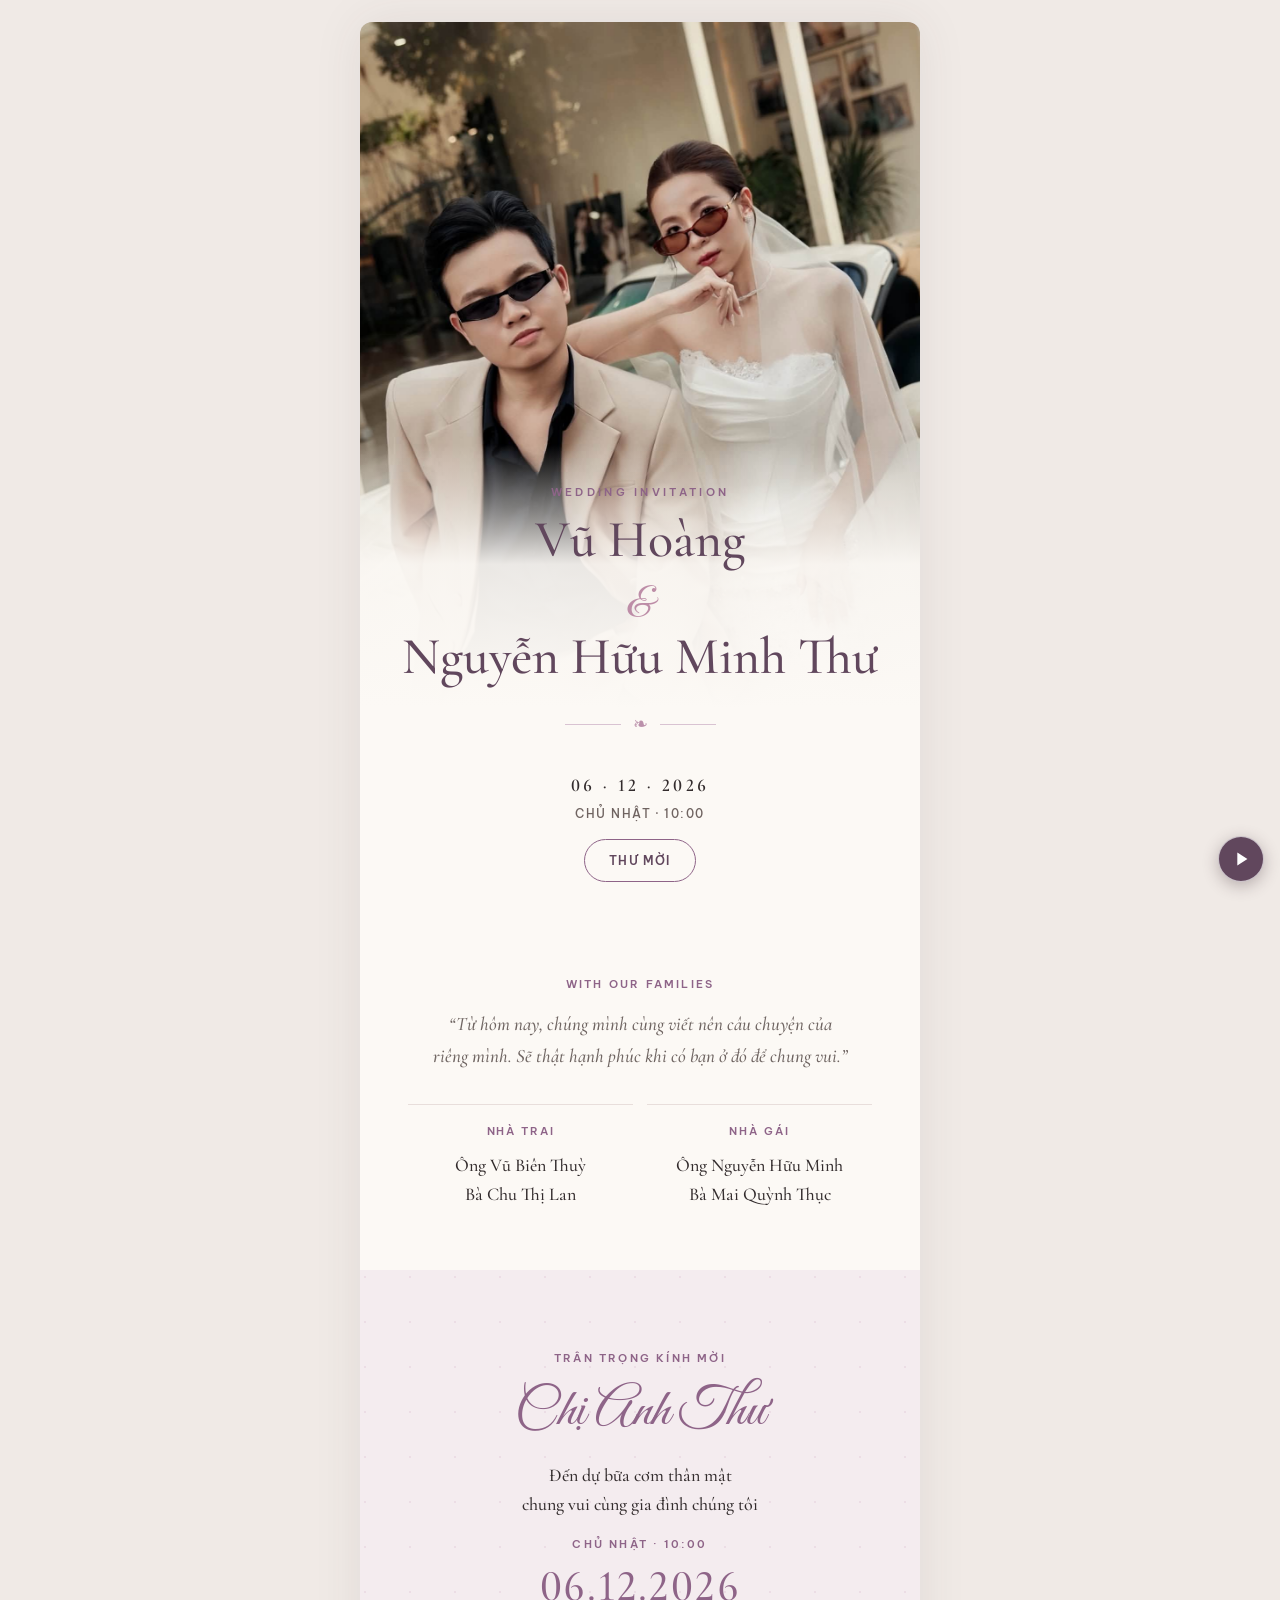
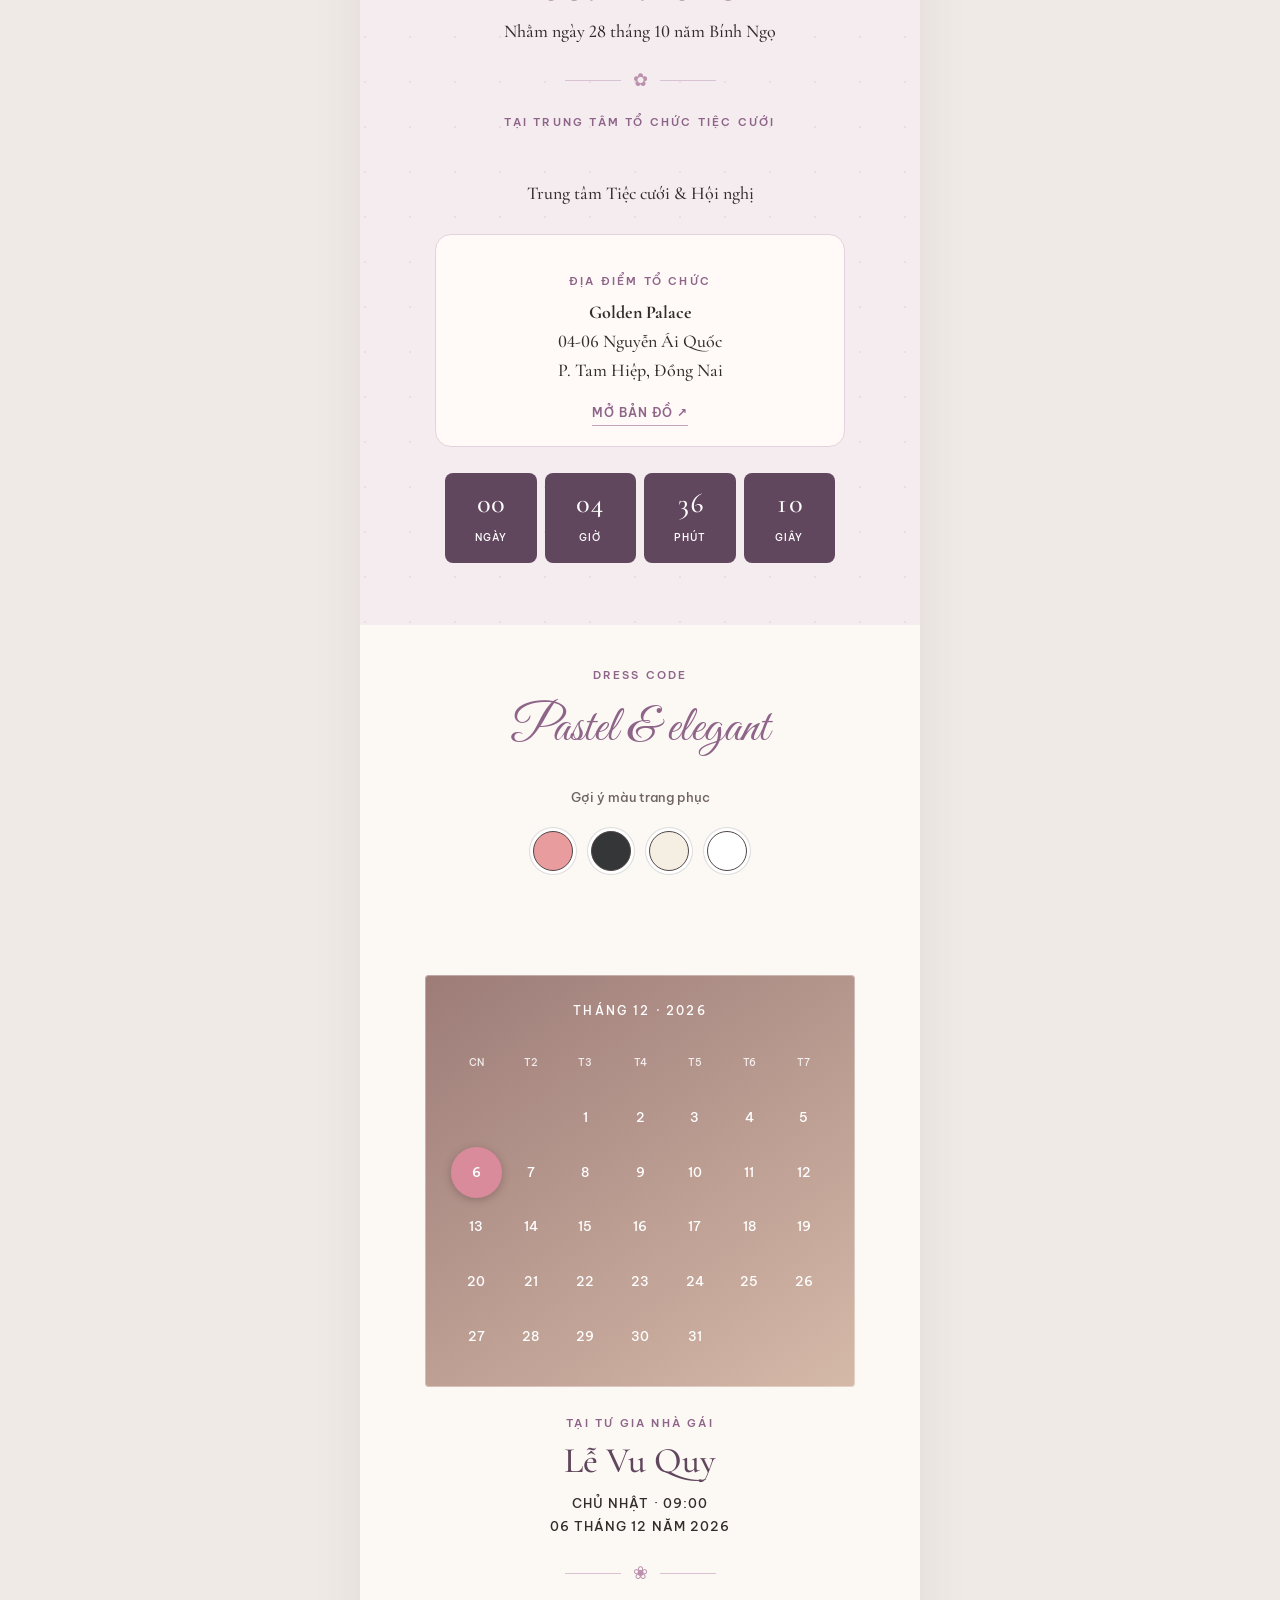
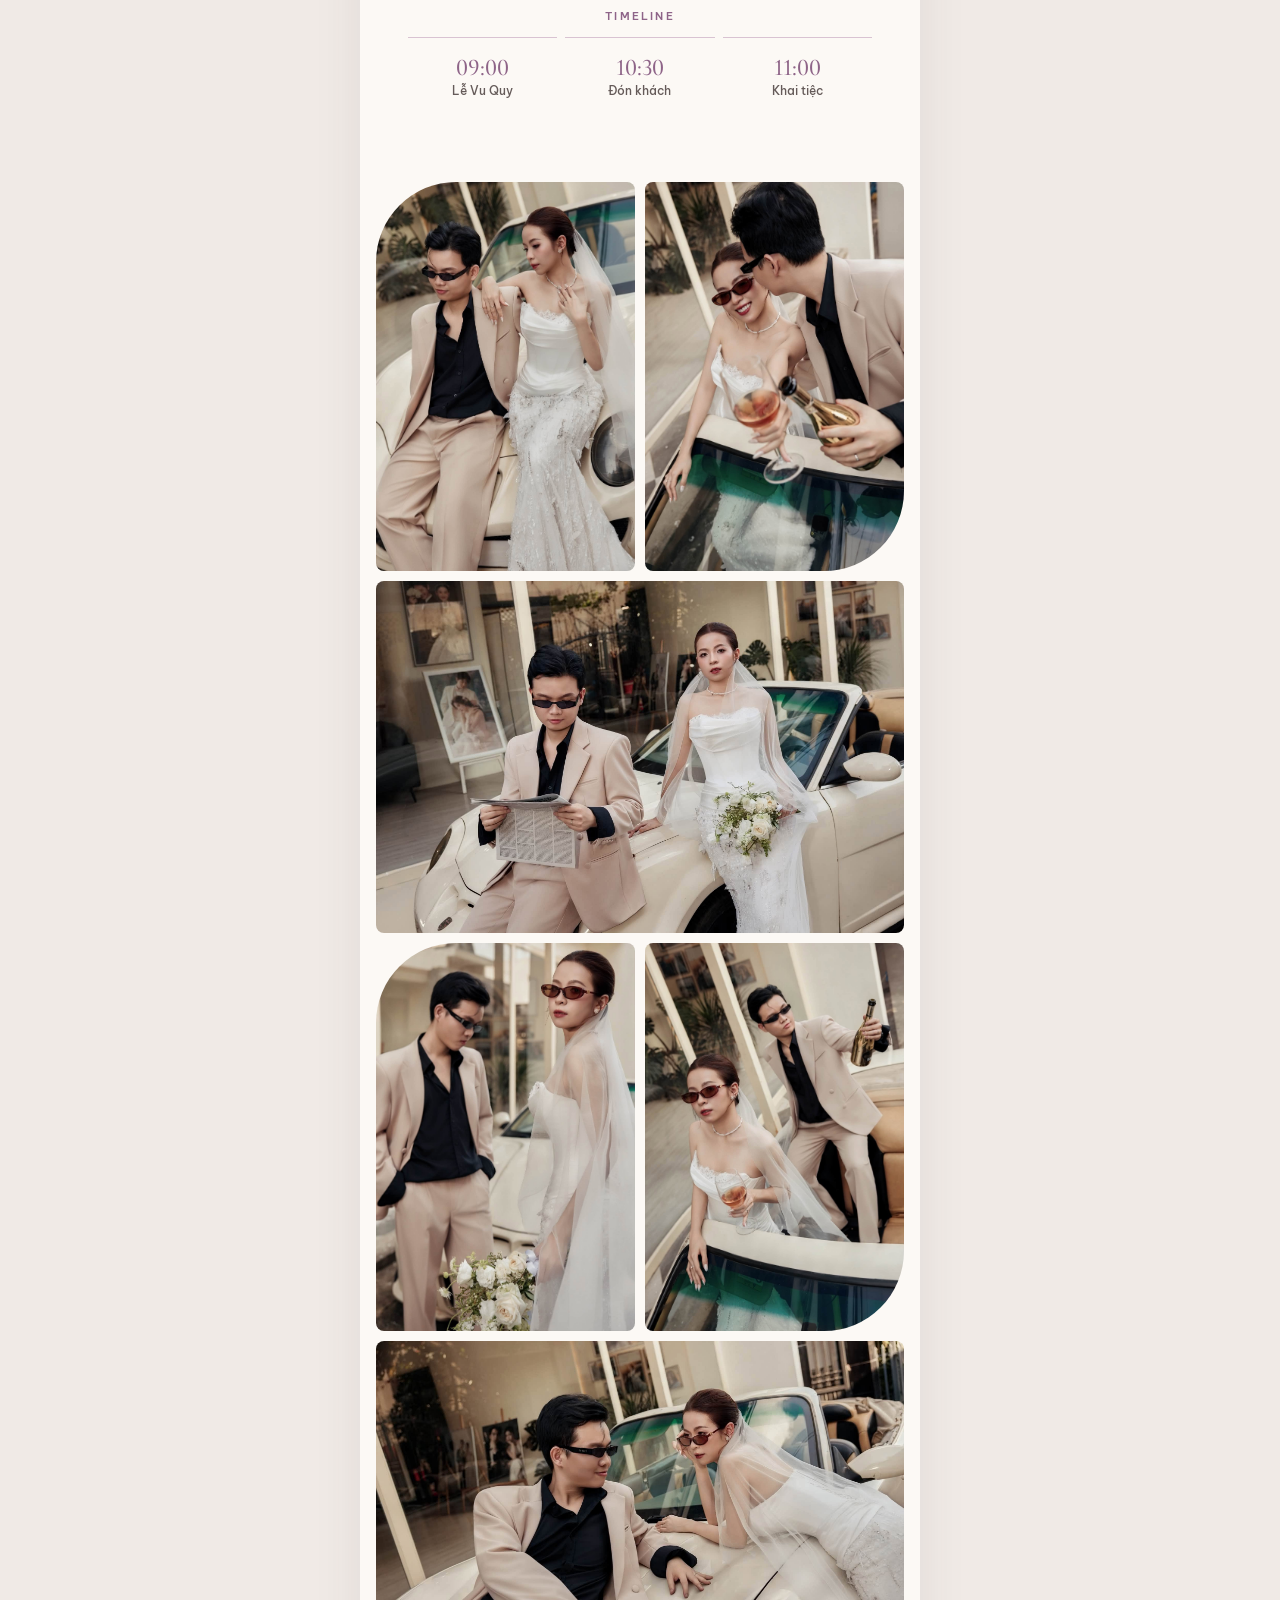
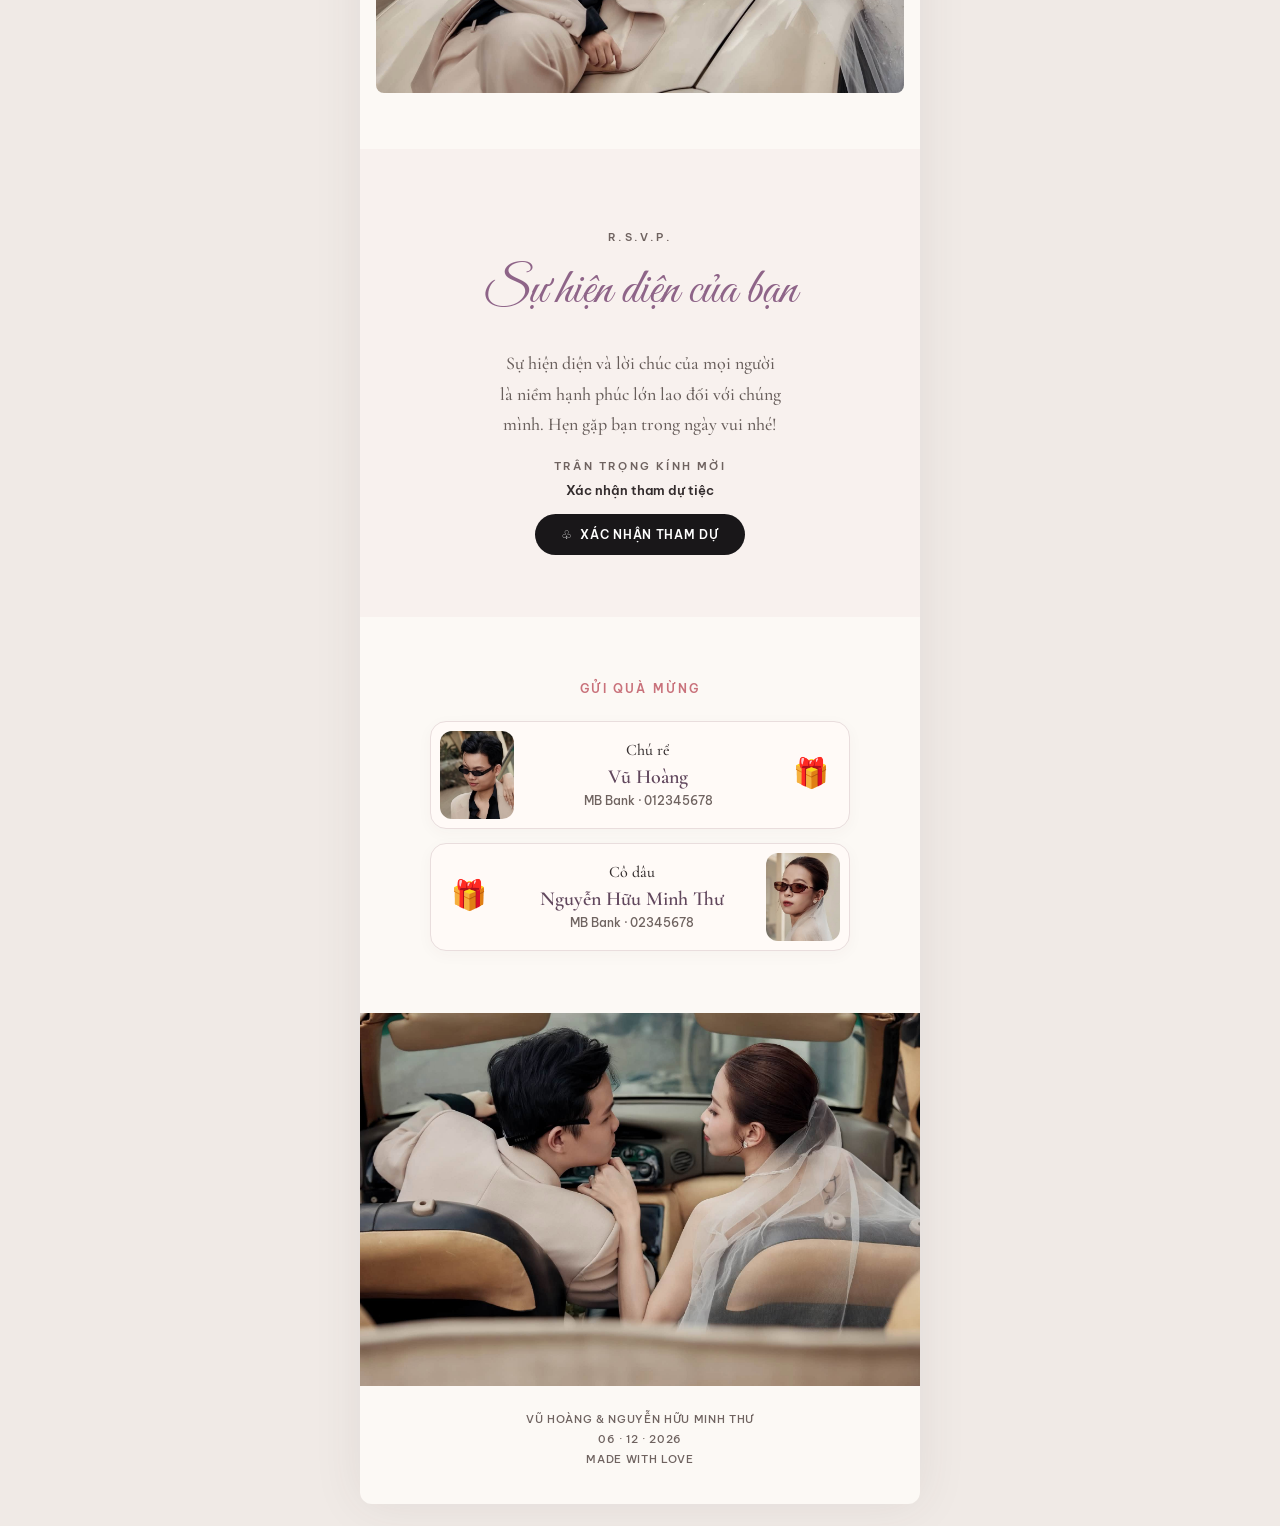
==== index.html @ a5768f8d "test" ====
<!doctype html>
<html lang="vi">
  <head>
    <meta charset="utf-8" />
    <meta name="viewport" content="width=device-width, initial-scale=1" />
    <meta name="theme-color" content="#f7f1ed" />
    <meta
      name="description"
      content="Thiệp cưới Vũ Hoàng &amp; Nguyễn Hữu Minh Thư – Chủ nhật, 06.12.2026, Golden Palace, 04-06 Nguyễn Ái Quốc, Tam Hiệp, Đồng Nai."
    />
    <title>Thiệp cưới Vũ Hoàng &amp; Nguyễn Hữu Minh Thư</title>
    <link rel="preconnect" href="https://fonts.googleapis.com" />
    <link rel="preconnect" href="https://fonts.gstatic.com" crossorigin />
    <link
      href="https://fonts.googleapis.com/css2?family=Be+Vietnam+Pro:wght@400;500;600&family=Cormorant+Garamond:ital,wght@0,400;0,500;0,600;1,400;1,500&family=Great+Vibes&display=swap"
      rel="stylesheet"
    />
    <style>
      :root {
        --plum: #8e6488;
        --plum-dark: #61475d;
        --blush: #eeb9ba;
        --paper: #fcf9f5;
        --ink: #332c2d;
        --muted: #6f6360;
        --line: #e8dedb;
        --sage: #778675;

        /* Cormorant, Be Vietnam Pro và Great Vibes đều hỗ trợ đầy đủ dấu tiếng Việt */
        --font-serif: "Cormorant Garamond", "Times New Roman", Georgia, serif;
        --font-sans:
          "Be Vietnam Pro", system-ui, -apple-system, "Segoe UI", Roboto,
          sans-serif;
        --font-script: "Great Vibes", "Segoe Script", cursive;
      }

      *,
      *::before,
      *::after {
        box-sizing: border-box;
      }
      html {
        scroll-behavior: smooth;
        -webkit-text-size-adjust: 100%;
        text-size-adjust: 100%;
      }
      body {
        margin: 0;
        color: var(--ink);
        background: #f0eae6;
        font-family: var(--font-serif);
        font-size: 18px;
        font-weight: 500;
        line-height: 1.6;
        -webkit-font-smoothing: antialiased;
        text-rendering: optimizeLegibility;
        font-variant-numeric: lining-nums;
      }
      h1,
      h2,
      h3,
      p {
        margin: 0;
      }
      img {
        display: block;
        max-width: 100%;
      }
      :focus-visible {
        outline: 2px solid var(--plum);
        outline-offset: 3px;
      }

      .page {
        width: min(100%, 560px);
        margin: 0 auto;
        background: var(--paper);
        overflow: hidden;
        box-shadow: 0 0 50px #49353b16;
      }

      /* Typography helpers */
      .eyebrow {
        font-family: var(--font-sans);
        font-size: 11px;
        font-weight: 600;
        line-height: 1.6;
        letter-spacing: 0.2em;
        text-transform: uppercase;
        color: var(--plum);
      }
      .script {
        font-family: var(--font-script);
        font-weight: 400;
        line-height: 1.35;
        color: var(--plum);
      }
      .note {
        font-family: var(--font-sans);
        font-size: 13px;
        line-height: 1.7;
        color: var(--muted);
      }
      .caps {
        text-transform: uppercase;
      }

      .section {
        position: relative;
        padding: 62px 28px;
        text-align: center;
      }
      .section-title {
        font-size: clamp(36px, 10vw, 50px);
        margin: 10px 0 24px;
      }
      .divider {
        display: flex;
        align-items: center;
        justify-content: center;
        gap: 12px;
        margin: 20px auto;
        color: #bb91ab;
      }
      .divider::before,
      .divider::after {
        content: "";
        width: 56px;
        height: 1px;
        background: #d9c3d2;
      }
      .divider span {
        font-size: 18px;
      }

      /* Hero */
      .hero {
        position: relative;
        isolation: isolate;
        overflow: hidden;
        height: min(190vw, 900px);
        min-height: 680px;
        background: #ded5d6;
      }
      .hero-photo {
        position: absolute;
        inset: 0;
        z-index: -2;
        width: 100%;
        height: 100%;
        object-fit: cover;
        object-position: center 35%;
      }
      .hero::after {
        content: "";
        position: absolute;
        inset: 47% 0 0;
        z-index: -1;
        background: linear-gradient(
          180deg,
          #fcf9f500 0%,
          #fcf9f5ed 25%,
          #fcf9f5 55%
        );
      }
      .hero-inner {
        position: absolute;
        inset: auto 12px 0;
        display: flex;
        flex-direction: column;
        align-items: center;
        padding: 30px 16px 40px;
        text-align: center;
      }
      .hero .eyebrow {
        letter-spacing: 0.3em;
      }
      .hero h1 {
        margin: 10px 0 4px;
        font-size: clamp(26px, 8.2vw, 52px);
        font-weight: 500;
        white-space: nowrap;
        line-height: 1.12;
        color: var(--plum-dark);
      }
      .amp {
        font-family: var(--font-script);
        font-size: 0.8em;
        line-height: 1;
        color: #bd8da7;
      }
      .hero-date {
        margin-top: 12px;
        font-size: 18px;
        font-weight: 600;
        letter-spacing: 0.19em;
      }
      .hero-time {
        margin: 4px 0 16px;
        font-family: var(--font-sans);
        font-size: 12px;
        letter-spacing: 0.12em;
        color: var(--muted);
      }
      .outline-link {
        display: inline-flex;
        align-items: center;
        justify-content: center;
        padding: 11px 24px;
        border: 1px solid var(--plum);
        border-radius: 999px;
        font-family: var(--font-sans);
        font-size: 12px;
        font-weight: 600;
        letter-spacing: 0.1em;
        text-decoration: none;
        text-transform: uppercase;
        color: var(--plum-dark);
        transition: background-color 0.2s;
      }
      .outline-link:hover {
        background: #f2e7ef;
      }

      /* Intro */
      .intro {
        padding: 54px 28px 44px;
      }
      .intro .quote {
        max-width: 420px;
        margin: 14px auto 0;
        font-size: 19px;
        font-style: italic;
        line-height: 1.7;
        color: #6f6562;
        text-wrap: balance;
      }
      .family-grid {
        display: grid;
        grid-template-columns: 1fr 1fr;
        gap: 14px;
        margin-top: 32px;
      }
      .family {
        padding: 18px 0;
        border-top: 1px solid var(--line);
      }
      .family h3 {
        margin-bottom: 10px;
        font-family: var(--font-sans);
        font-size: 11px;
        font-weight: 600;
        letter-spacing: 0.17em;
        text-transform: uppercase;
        color: var(--plum);
      }
      .family p {
        font-size: clamp(16px, 4.4vw, 18px);
        line-height: 1.6;
        text-wrap: balance;
      }

      /* Invitation */
      .invite {
        background: #f4ecef
          url("data:image/svg+xml,%3Csvg xmlns='http://www.w3.org/2000/svg' width='45' height='45' viewBox='0 0 45 45'%3E%3Ccircle cx='5' cy='7' r='1' fill='%23ddb8d0' opacity='.4'/%3E%3C/svg%3E");
      }
      .invite .guest {
        margin: 8px 0 12px;
        font-size: clamp(40px, 11vw, 54px);
      }
      .invite p {
        font-size: 18px;
        line-height: 1.6;
      }
      .invite .eyebrow {
        margin-top: 18px;
      }
      .event-date {
        margin: 6px 0 4px;
        font-size: 44px;
        font-weight: 500;
        line-height: 1.2;
        letter-spacing: 0.04em;
        color: var(--plum);
      }
      .venue {
        margin: 6px 0;
        font-size: 28px;
        font-weight: 600;
        line-height: 1.25;
        color: var(--plum-dark);
      }
      .venue-card {
        max-width: 410px;
        margin: 26px auto 0;
        padding: 20px;
        border: 1px solid #e3d3dc;
        border-radius: 16px;
        background: #fffaf8;
      }
      .venue-card p {
        margin: 8px 0;
      }
      .map-link {
        display: inline-block;
        margin-top: 10px;
        padding-bottom: 3px;
        border-bottom: 1px solid #c4a3bd;
        font-family: var(--font-sans);
        font-size: 12px;
        font-weight: 600;
        letter-spacing: 0.08em;
        text-decoration: none;
        text-transform: uppercase;
        color: var(--plum);
      }
      .countdown {
        display: grid;
        grid-template-columns: repeat(4, 1fr);
        gap: 8px;
        max-width: 390px;
        margin: 26px auto 0;
      }
      .countdown div {
        padding: 14px 6px;
        border-radius: 8px;
        background: var(--plum-dark);
        color: #fff;
      }
      .countdown strong {
        display: block;
        font-size: 28px;
        font-weight: 500;
        line-height: 1.2;
        font-variant-numeric: tabular-nums;
      }
      .countdown small {
        font-family: var(--font-sans);
        font-size: 10px;
        letter-spacing: 0.1em;
        text-transform: uppercase;
      }

      /* Dress code */
      .dress {
        padding-top: 42px;
        padding-bottom: 42px;
      }
      .swatches {
        display: flex;
        justify-content: center;
        gap: 18px;
        margin-top: 22px;
      }
      .swatch {
        width: 40px;
        height: 40px;
        border: 1px solid #524747;
        border-radius: 50%;
        box-shadow:
          0 0 0 3px #fff,
          0 0 0 4px #ddd;
      }
      .swatch:nth-child(1) {
        background: #e99c9e;
      }
      .swatch:nth-child(2) {
        background: #353638;
      }
      .swatch:nth-child(3) {
        background: #f5eee2;
      }
      .swatch:nth-child(4) {
        background: #fff;
      }

      /* Ceremony */
      .calendar {
        max-width: 430px;
        margin: 0 auto 28px;
        padding: 26px;
        border-radius: 4px;
        background: linear-gradient(145deg, #9d7c78, #d5b9a8);
        box-shadow: inset 0 0 0 1px #ffffff55;
        color: #fff;
      }
      .calendar h3 {
        margin-bottom: 18px;
        font-family: var(--font-sans);
        font-size: 12px;
        font-weight: 500;
        letter-spacing: 0.18em;
        text-transform: uppercase;
      }
      .cal-grid {
        display: grid;
        grid-template-columns: repeat(7, 1fr);
        gap: 4px;
        font-family: var(--font-sans);
        font-size: 13px;
      }
      .cal-grid span {
        display: grid;
        place-items: center;
        aspect-ratio: 1;
        border-radius: 50%;
      }
      .cal-grid .day {
        font-size: 10px;
        opacity: 0.85;
      }
      .cal-grid .selected {
        background: #d98a9b;
        box-shadow: 0 2px 8px #4a303355;
        font-weight: 600;
      }
      .ceremony h2 {
        margin: 6px 0 10px;
        font-size: 36px;
        font-weight: 500;
        line-height: 1.2;
        color: var(--plum-dark);
      }
      .ceremony .when {
        font-family: var(--font-sans);
        font-size: 13px;
        letter-spacing: 0.08em;
        line-height: 1.8;
        text-transform: uppercase;
      }
      .timeline {
        display: grid;
        grid-template-columns: repeat(3, 1fr);
        gap: 8px;
        margin-top: 12px;
      }
      .time {
        padding: 14px 5px 8px;
        border-top: 1px solid #d9c3d2;
      }
      .time b {
        display: block;
        font-size: 24px;
        font-weight: 500;
        line-height: 1.3;
        color: var(--plum);
      }
      .time span {
        display: block;
        font-family: var(--font-sans);
        font-size: 12px;
        line-height: 1.4;
        color: #655b59;
      }

      /* Gallery */
      .gallery {
        display: grid;
        grid-template-columns: 1fr 1fr;
        gap: 10px;
        padding: 12px 16px 56px;
      }
      .gallery img {
        width: 100%;
        height: auto;
        aspect-ratio: 2 / 3;
        border-radius: 8px;
        object-fit: cover;
        cursor: zoom-in;
      }
      .gallery img.wide {
        grid-column: 1 / -1;
        aspect-ratio: 3 / 2;
      }
      .gallery img.arch-l {
        border-radius: 80px 8px 8px 8px;
      }
      .gallery img.arch-r {
        border-radius: 8px 8px 80px 8px;
      }

      /* RSVP */
      .rsvp {
        background: #f8f1ee;
      }
      .rsvp .quote {
        max-width: 420px;
        margin: 0 auto;
        font-size: 18px;
        line-height: 1.7;
        color: #675d5a;
        text-wrap: balance;
      }
      .rsvp .eyebrow {
        margin-top: 18px;
        color: var(--muted);
      }
      .rsvp-label {
        display: block;
        margin-top: 4px;
        font-family: var(--font-sans);
        font-size: 13px;
        font-weight: 600;
      }
      .button {
        margin-top: 14px;
        padding: 13px 26px;
        border: 0;
        border-radius: 999px;
        background: #191719;
        color: #fff;
        font-family: var(--font-sans);
        font-size: 12px;
        font-weight: 600;
        letter-spacing: 0.06em;
        white-space: nowrap;
        text-transform: uppercase;
        cursor: pointer;
        transition: background-color 0.2s;
      }
      .button:hover {
        background: var(--plum-dark);
      }

      /* Gifts */
      .gift-title {
        margin-bottom: 22px;
        font-family: var(--font-sans);
        font-size: 12px;
        font-weight: 600;
        letter-spacing: 0.18em;
        text-transform: uppercase;
        color: #c9727b;
      }
      .gift-list {
        display: grid;
        gap: 14px;
        max-width: 420px;
        margin: auto;
      }
      .gift {
        display: grid;
        grid-template-columns: 74px 1fr 58px;
        align-items: center;
        gap: 10px;
        padding: 9px;
        border: 1px solid #e9dddd;
        border-radius: 16px;
        background: #fffaf7;
        box-shadow: 0 4px 16px #4a343309;
        text-align: left;
      }
      .gift:nth-child(even) {
        grid-template-columns: 58px 1fr 74px;
      }
      .portrait {
        width: 74px;
        height: 88px;
        border-radius: 12px;
        background-color: #eadfe0;
        background-repeat: no-repeat;
        background-size: 260% auto;
      }
      .portrait.bride {
        background-image: url("thiep-cuoi-assets/gallery-4.jpg");
        background-position: 97% 1%;
      }
      .portrait.groom {
        background-image: url("thiep-cuoi-assets/gallery-1.jpg");
        background-position: 13% 14%;
      }
      .gift-copy {
        text-align: center;
        font-size: 16px;
        line-height: 1.4;
      }
      .gift-copy b {
        display: block;
        margin: 2px 0;
        font-size: 20px;
        font-weight: 600;
        color: var(--plum-dark);
      }
      .gift-copy small {
        display: block;
        font-family: var(--font-sans);
        font-size: 12px;
        color: var(--muted);
      }
      .gift-icon {
        font-size: 29px;
        text-align: center;
      }

      /* Thank you */
      .thanks {
        position: relative;
        overflow: hidden;
        background: #ddd;
      }
      .thanks img {
        width: 100%;
        height: auto;
        aspect-ratio: 3 / 2;
        object-fit: cover;
      }
      footer {
        padding: 24px 16px 35px;
        text-align: center;
        font-family: var(--font-sans);
        font-size: 11px;
        line-height: 1.8;
        letter-spacing: 0.06em;
        text-transform: uppercase;
        color: var(--muted);
      }

      /* Lightbox & toast */
      .lightbox {
        position: fixed;
        inset: 0;
        z-index: 10;
        display: none;
        align-items: center;
        justify-content: center;
        padding: 20px;
        background: #211c20ed;
      }
      .lightbox.open {
        display: flex;
      }
      .lightbox img {
        max-width: min(95vw, 700px);
        max-height: 90vh;
        border-radius: 8px;
        object-fit: contain;
      }
      .lightbox button {
        position: absolute;
        top: 14px;
        right: 18px;
        padding: 0 8px;
        border: 0;
        background: transparent;
        color: #fff;
        font-size: 36px;
        line-height: 1.2;
        cursor: pointer;
      }
      .toast {
        position: fixed;
        bottom: 22px;
        left: 50%;
        z-index: 20;
        padding: 12px 18px;
        border-radius: 999px;
        background: #393139;
        color: #fff;
        font-family: var(--font-sans);
        font-size: 13px;
        opacity: 0;
        pointer-events: none;
        transform: translate(-50%, 30px);
        transition:
          opacity 0.25s,
          transform 0.25s;
      }
      .toast.show {
        opacity: 1;
        transform: translate(-50%, 0);
      }

      /* Animation nhẹ nhàng */
      @keyframes kenburns {
        from {
          transform: scale(1) translateY(0);
        }
        to {
          transform: scale(1.08) translateY(-1.5%);
        }
      }
      @keyframes rise {
        from {
          opacity: 0;
          transform: translateY(22px);
        }
        to {
          opacity: 1;
          transform: none;
        }
      }
      @keyframes float {
        0%,
        100% {
          transform: translateY(0);
        }
        50% {
          transform: translateY(-6px);
        }
      }
      @keyframes pulse-ring {
        0% {
          box-shadow: 0 0 0 0 #d98a9b88;
        }
        100% {
          box-shadow: 0 0 0 12px #d98a9b00;
        }
      }
      @keyframes fall {
        0% {
          transform: translate3d(0, -8vh, 0) rotate(0deg);
          opacity: 0;
        }
        10% {
          opacity: var(--o, 0.7);
        }
        50% {
          transform: translate3d(var(--sway, 40px), 50vh, 0) rotate(180deg);
        }
        90% {
          opacity: var(--o, 0.7);
        }
        100% {
          transform: translate3d(calc(var(--sway, 40px) * -0.6), 108vh, 0)
            rotate(360deg);
          opacity: 0;
        }
      }
      @keyframes spin {
        to {
          transform: rotate(360deg);
        }
      }

      .hero-photo {
        animation: kenburns 20s ease-in-out infinite alternate;
      }
      .hero-inner > * {
        animation: rise 1.4s cubic-bezier(0.22, 1, 0.36, 1) both;
      }
      .hero-inner > :nth-child(1) {
        animation-delay: 0.3s;
      }
      .hero-inner > :nth-child(2) {
        animation-delay: 0.55s;
      }
      .hero-inner > :nth-child(3) {
        animation-delay: 0.8s;
      }
      .hero-inner > :nth-child(4) {
        animation-delay: 1s;
      }
      .hero-inner > :nth-child(5) {
        animation-delay: 1.15s;
      }
      .hero-inner > :nth-child(6) {
        animation-delay: 1.3s;
      }
      .divider span,
      .gift-icon {
        display: inline-block;
        animation: float 4.5s ease-in-out infinite;
      }
      .swatch {
        animation: float 5s ease-in-out infinite;
      }
      .swatch:nth-child(2) {
        animation-delay: 0.6s;
      }
      .swatch:nth-child(3) {
        animation-delay: 1.2s;
      }
      .swatch:nth-child(4) {
        animation-delay: 1.8s;
      }
      .cal-grid .selected {
        animation: pulse-ring 2.4s ease-out infinite;
      }
      .gallery img {
        transition: transform 0.6s ease;
      }
      .gallery img:hover,
      .js .gallery img.reveal.in:hover {
        transform: scale(1.03);
      }

      .js .reveal {
        opacity: 0;
        transform: translateY(26px);
        transition:
          opacity 1.1s ease,
          transform 1.1s cubic-bezier(0.22, 1, 0.36, 1);
        transition-delay: var(--d, 0s);
      }
      .js .reveal.in {
        opacity: 1;
        transform: none;
      }

      .petals {
        position: fixed;
        inset: 0;
        z-index: 5;
        overflow: hidden;
        pointer-events: none;
      }
      .petal {
        position: absolute;
        top: 0;
        width: var(--s, 12px);
        height: calc(var(--s, 12px) * 1.3);
        border-radius: 80% 0 80% 0;
        background: linear-gradient(135deg, #f7cfd6, #e99c9e);
        opacity: 0;
        will-change: transform;
        animation: fall var(--t, 16s) linear var(--dl, 0s) infinite;
      }

      .music {
        position: fixed;
        right: 16px;
        bottom: 18px;
        z-index: 15;
        display: grid;
        place-items: center;
        width: 46px;
        height: 46px;
        padding: 0;
        border: 1px solid #ffffffaa;
        border-radius: 50%;
        background: var(--plum-dark);
        box-shadow: 0 4px 16px #49353b55;
        color: #fff;
        cursor: pointer;
        animation: pulse-ring 2.4s ease-out infinite;
      }
      .music svg {
        width: 22px;
        height: 22px;
        fill: currentColor;
      }
      .music .i-pause {
        display: none;
      }
      .music.playing {
        animation: none;
      }
      .music.playing .i-play {
        display: none;
      }
      .music.playing .i-pause {
        display: block;
      }
      .music.playing::before {
        content: "";
        position: absolute;
        inset: -5px;
        border: 1px dashed var(--plum);
        border-radius: 50%;
        animation: spin 6s linear infinite;
      }

      @media (max-width: 380px) {
        .section {
          padding-left: 20px;
          padding-right: 20px;
        }
        .event-date {
          font-size: 38px;
        }
        .countdown strong {
          font-size: 24px;
        }
      }
      @media (min-width: 700px) {
        .page {
          margin: 22px auto;
          border-radius: 12px;
        }
        .hero {
          min-height: 740px;
        }
        .section {
          padding-left: 48px;
          padding-right: 48px;
        }
      }
      @media (prefers-reduced-motion: reduce) {
        html {
          scroll-behavior: auto;
        }
        *,
        *::before,
        *::after {
          animation: none !important;
          transition: none !important;
        }
        .js .reveal {
          opacity: 1;
          transform: none;
        }
        .petals {
          display: none;
        }
      }
      @media print {
        body {
          background: #fff;
        }
        .page {
          width: 100%;
          max-width: none;
          margin: 0;
          box-shadow: none;
        }
        .outline-link,
        .button,
        .lightbox,
        .toast,
        .music,
        .petals {
          display: none !important;
        }
        .js .reveal {
          opacity: 1;
          transform: none;
        }
        .section {
          break-inside: avoid;
        }
      }
    </style>
  </head>
  <body>
    <main class="page">
      <header class="hero">
        <img
          class="hero-photo"
          src="thiep-cuoi-assets/hero.jpg"
          alt="Cô dâu Minh Thư và chú rể Hoàng trong trang phục cưới"
        />
        <div class="hero-inner">
          <div class="eyebrow">Wedding Invitation</div>
          <h1>
            Vũ Hoàng<br /><span class="amp">&amp;</span><br />Nguyễn Hữu Minh Thư
          </h1>
          <div class="divider" aria-hidden="true"><span>❧</span></div>
          <div class="hero-date">06 · 12 · 2026</div>
          <div class="hero-time caps">Chủ nhật · 10:00</div>
          <a class="outline-link" href="#loi-moi">Thư mời</a>
        </div>
      </header>

      <section class="section intro" id="loi-moi">
        <div class="eyebrow">With our families</div>
        <p class="quote">
          “Từ hôm nay, chúng mình cùng viết nên câu chuyện của riêng mình. Sẽ
          thật hạnh phúc khi có bạn ở đó để chung vui.”
        </p>
        <div class="family-grid">
          <article class="family">
            <h3>Nhà trai</h3>
            <p>Ông Vũ Biên Thuỳ<br />Bà Chu Thị Lan</p>
          </article>
          <article class="family">
            <h3>Nhà gái</h3>
            <p>Ông Nguyễn Hữu Minh<br />Bà Mai Quỳnh Thục</p>
          </article>
        </div>
      </section>

      <section class="section invite">
        <div class="eyebrow">Trân trọng kính mời</div>
        <h2 class="script guest">Chị Anh Thư</h2>
        <p>Đến dự bữa cơm thân mật<br />chung vui cùng gia đình chúng tôi</p>
        <div class="eyebrow">Chủ nhật · 10:00</div>
        <div class="event-date">06.12.2026</div>
        <p>Nhằm ngày 28 tháng 10 năm Bính Ngọ</p>
        <div class="divider" aria-hidden="true"><span>✿</span></div>
        <div class="eyebrow">Tại trung tâm tổ chức tiệc cưới</div>
        <div class="venue">Golden Palace</div>
        <p>Trung tâm Tiệc cưới &amp; Hội nghị</p>
        <div class="venue-card">
          <div class="eyebrow">Địa điểm tổ chức</div>
          <p>
            <strong>Golden Palace</strong><br />04-06&nbsp;Nguyễn&nbsp;Ái&nbsp;Quốc<br />P.&nbsp;Tam&nbsp;Hiệp,
            Đồng&nbsp;Nai
          </p>
          <a
            class="map-link"
            href="https://maps.app.goo.gl/KEEbXhnDM9Yt6HTK9"
            target="_blank"
            rel="noopener noreferrer"
            >Mở bản đồ ↗</a
          >
        </div>
        <div class="countdown" id="countdown" role="timer" aria-label="Đếm ngược đến ngày cưới">
          <div><strong>--</strong><small>Ngày</small></div>
          <div><strong>--</strong><small>Giờ</small></div>
          <div><strong>--</strong><small>Phút</small></div>
          <div><strong>--</strong><small>Giây</small></div>
        </div>
      </section>

      <section class="section dress">
        <div class="eyebrow">Dress code</div>
        <h2 class="section-title script">Pastel &amp; elegant</h2>
        <p class="note">Gợi ý màu trang phục</p>
        <div class="swatches" role="img" aria-label="Màu trang phục gợi ý: hồng pastel, đen, kem và trắng">
          <i class="swatch"></i><i class="swatch"></i><i class="swatch"></i
          ><i class="swatch"></i>
        </div>
      </section>

      <section class="section ceremony">
        <div class="calendar">
          <h3>Tháng 12 · 2026</h3>
          <div class="cal-grid" id="calendar"></div>
        </div>
        <div class="eyebrow">Tại tư gia nhà gái</div>
        <h2>Lễ Vu Quy</h2>
        <p class="when">Chủ nhật · 09:00<br />06 tháng 12 năm 2026</p>
        <div class="divider" aria-hidden="true"><span>❀</span></div>
        <div class="eyebrow">Timeline</div>
        <div class="timeline">
          <div class="time"><b>09:00</b><span>Lễ Vu Quy</span></div>
          <div class="time"><b>10:30</b><span>Đón khách</span></div>
          <div class="time"><b>11:00</b><span>Khai tiệc</span></div>
        </div>
      </section>

      <section class="gallery" aria-label="Ảnh cưới">
        <img class="arch-l" src="thiep-cuoi-assets/gallery-1.jpg" alt="Ảnh cưới Minh Thư và Hoàng 1" loading="lazy" />
        <img class="arch-r" src="thiep-cuoi-assets/gallery-2.jpg" alt="Ảnh cưới Minh Thư và Hoàng 2" loading="lazy" />
        <img class="wide" src="thiep-cuoi-assets/gallery-3.jpg" alt="Ảnh cưới Minh Thư và Hoàng 3" loading="lazy" />
        <img class="arch-l" src="thiep-cuoi-assets/gallery-4.jpg" alt="Ảnh cưới Minh Thư và Hoàng 4" loading="lazy" />
        <img class="arch-r" src="thiep-cuoi-assets/gallery-5.jpg" alt="Ảnh cưới Minh Thư và Hoàng 5" loading="lazy" />
        <img class="wide" src="thiep-cuoi-assets/gallery-6.jpg" alt="Ảnh cưới Minh Thư và Hoàng 6" loading="lazy" />
      </section>

      <section class="section rsvp">
        <div class="eyebrow">R.S.V.P.</div>
        <h2 class="section-title script">Sự hiện diện của bạn</h2>
        <p class="quote">
          Sự hiện diện và lời chúc của mọi người là niềm hạnh phúc lớn lao đối
          với chúng mình. Hẹn gặp bạn trong ngày vui nhé!
        </p>
        <div class="eyebrow">Trân trọng kính mời</div>
        <strong class="rsvp-label">Xác nhận tham dự tiệc</strong>
        <button type="button" class="button" id="rsvpBtn">
          ♧&nbsp; Xác nhận tham dự
        </button>
      </section>

      <section class="section gifts">
        <h2 class="gift-title">Gửi quà mừng</h2>
        <div class="gift-list">
          <article class="gift">
            <div class="portrait groom" role="img" aria-label="Chú rể"></div>
            <div class="gift-copy">
              Chú rể<b>Vũ Hoàng</b><small>MB Bank · 012345678</small>
            </div>
            <div class="gift-icon" aria-hidden="true">🎁</div>
          </article>
          <article class="gift">
            <div class="gift-icon" aria-hidden="true">🎁</div>
            <div class="gift-copy">
              Cô dâu<b>Nguyễn Hữu Minh Thư</b><small>MB Bank · 02345678</small>
            </div>
            <div class="portrait bride" role="img" aria-label="Cô dâu"></div>
          </article>
        </div>
      </section>

      <section class="thanks">
        <img
          src="thiep-cuoi-assets/thanks.jpg"
          alt="Ảnh cô dâu chú rể cuối thiệp"
          loading="lazy"
        />
      </section>

      <footer>
        Vũ Hoàng &amp; Nguyễn Hữu Minh Thư<br />06 · 12 · 2026<br />Made with
        love
      </footer>
    </main>

    <div class="lightbox" id="lightbox" role="dialog" aria-modal="true" aria-label="Xem ảnh lớn">
      <button type="button" aria-label="Đóng">×</button
      ><img alt="Ảnh cưới phóng to" />
    </div>
    <div class="toast" id="toast" role="status" aria-live="polite"></div>
    <div class="petals" id="petals" aria-hidden="true"></div>

    <!-- Nhạc nền: đặt file trong thư mục music/ -->
    <audio
      id="bgm"
      src="music/Ed%20Sheeran%20-%20Perfect%20(Official%20Music%20Video)%20-%20Ed%20Sheeran.mp3"
      loop
      preload="none"
    ></audio>
    <button type="button" class="music" id="musicBtn" aria-label="Bật nhạc" title="Bật / tắt nhạc">
      <svg class="i-play" viewBox="0 0 24 24" aria-hidden="true"><path d="M8 5v14l11-7z" /></svg>
      <svg class="i-pause" viewBox="0 0 24 24" aria-hidden="true"><path d="M6 5h4v14H6zM14 5h4v14h-4z" /></svg>
    </button>

    <script>
      (() => {
        const reduceMotion = matchMedia(
          "(prefers-reduced-motion: reduce)",
        ).matches;

        // Hiện dần khi cuộn tới
        document.documentElement.classList.add("js");
        const revealTargets = document.querySelectorAll(
          [
            ".intro > *",
            ".family",
            ".invite > *",
            ".dress > *",
            ".ceremony > *",
            ".gallery img",
            ".rsvp > *",
            ".gifts > *",
            ".gift",
            ".thanks img",
            "footer",
          ].join(","),
        );
        if ("IntersectionObserver" in window && !reduceMotion) {
          const io = new IntersectionObserver(
            (entries) =>
              entries.forEach((en) => {
                if (!en.isIntersecting) return;
                en.target.classList.add("in");
                io.unobserve(en.target);
              }),
            { threshold: 0.12, rootMargin: "0px 0px -6% 0px" },
          );
          revealTargets.forEach((el, i) => {
            el.classList.add("reveal");
            el.style.setProperty("--d", `${(i % 3) * 0.12}s`);
            io.observe(el);
          });
        }

        // Cánh hoa rơi
        const petals = document.getElementById("petals");
        if (!reduceMotion) {
          for (let i = 0; i < 14; i++) {
            const p = document.createElement("i");
            p.className = "petal";
            p.style.cssText =
              `left:${Math.random() * 100}%;` +
              `--s:${8 + Math.random() * 8}px;` +
              `--t:${14 + Math.random() * 12}s;` +
              `--dl:${-Math.random() * 20}s;` +
              `--sway:${(Math.random() < 0.5 ? -1 : 1) * (30 + Math.random() * 50)}px;` +
              `--o:${0.45 + Math.random() * 0.4}`;
            petals.append(p);
          }
        }

        // Nhạc nền
        const bgm = document.getElementById("bgm");
        const musicBtn = document.getElementById("musicBtn");
        let userToggled = false;
        const syncBtn = () => {
          const on = !bgm.paused;
          musicBtn.classList.toggle("playing", on);
          musicBtn.setAttribute("aria-label", on ? "Tắt nhạc" : "Bật nhạc");
        };
        bgm.addEventListener("play", syncBtn);
        bgm.addEventListener("pause", syncBtn);
        // Một số trình duyệt không phát được file nhạc mở trực tiếp từ ổ đĩa, nên thử nạp lại qua blob
        let triedBlob = false;
        const playMusic = () =>
          bgm.play().catch(async () => {
            if (triedBlob) throw new Error("music");
            triedBlob = true;
            const res = await fetch(bgm.src);
            const data = await res.arrayBuffer();
            bgm.src = URL.createObjectURL(
              new Blob([data], { type: "audio/mpeg" }),
            );
            bgm.load();
            await bgm.play();
          });
        musicBtn.addEventListener("click", (e) => {
          e.stopPropagation();
          userToggled = true;
          if (!bgm.paused) return bgm.pause();
          playMusic().catch(() =>
            showToast("Không phát được nhạc, vui lòng kiểm tra file trong thư mục music"),
          );
        });
        // Trình duyệt chặn tự phát, nên thử phát ở lần chạm đầu tiên
        const autoStart = () => {
          if (!userToggled && bgm.paused) playMusic().catch(() => {});
        };
        addEventListener("pointerdown", autoStart, { once: true });

        const YEAR = 2026;
        const MONTH = 11; // tháng 12 (chỉ số bắt đầu từ 0)
        const EVENT_DAY = 6;

        const cal = document.getElementById("calendar");
        ["CN", "T2", "T3", "T4", "T5", "T6", "T7"].forEach((n) => {
          const e = document.createElement("span");
          e.className = "day";
          e.textContent = n;
          cal.append(e);
        });
        const firstWeekday = new Date(YEAR, MONTH, 1).getDay();
        const daysInMonth = new Date(YEAR, MONTH + 1, 0).getDate();
        for (let i = 0; i < firstWeekday; i++) {
          cal.append(document.createElement("span"));
        }
        for (let d = 1; d <= daysInMonth; d++) {
          const e = document.createElement("span");
          e.textContent = d;
          if (d === EVENT_DAY) e.className = "selected";
          cal.append(e);
        }

        const target = new Date("2026-12-06T10:00:00+07:00").getTime();
        const counters = document.querySelectorAll("#countdown strong");
        function tick() {
          const gap = Math.max(0, target - Date.now());
          const vals = [
            Math.floor(gap / 86400000),
            Math.floor(gap / 3600000) % 24,
            Math.floor(gap / 60000) % 60,
            Math.floor(gap / 1000) % 60,
          ];
          counters.forEach(
            (el, i) => (el.textContent = String(vals[i]).padStart(2, "0")),
          );
        }
        tick();
        setInterval(tick, 1000);

        const toast = document.getElementById("toast");
        let timer;
        const showToast = (text) => {
          toast.textContent = text;
          toast.classList.add("show");
          clearTimeout(timer);
          timer = setTimeout(() => toast.classList.remove("show"), 2600);
        };
        document
          .getElementById("rsvpBtn")
          .addEventListener("click", () =>
            showToast("Cảm ơn bạn! Hẹn gặp bạn trong ngày vui."),
          );

        const box = document.getElementById("lightbox");
        const big = box.querySelector("img");
        const closeBox = () => box.classList.remove("open");
        document.querySelectorAll(".gallery img").forEach((im) =>
          im.addEventListener("click", () => {
            big.src = im.src;
            box.classList.add("open");
          }),
        );
        box.addEventListener("click", (e) => {
          if (e.target === box || e.target.tagName === "BUTTON") closeBox();
        });
        document.addEventListener("keydown", (e) => {
          if (e.key === "Escape") closeBox();
        });
      })();
    </script>
  </body>
</html>
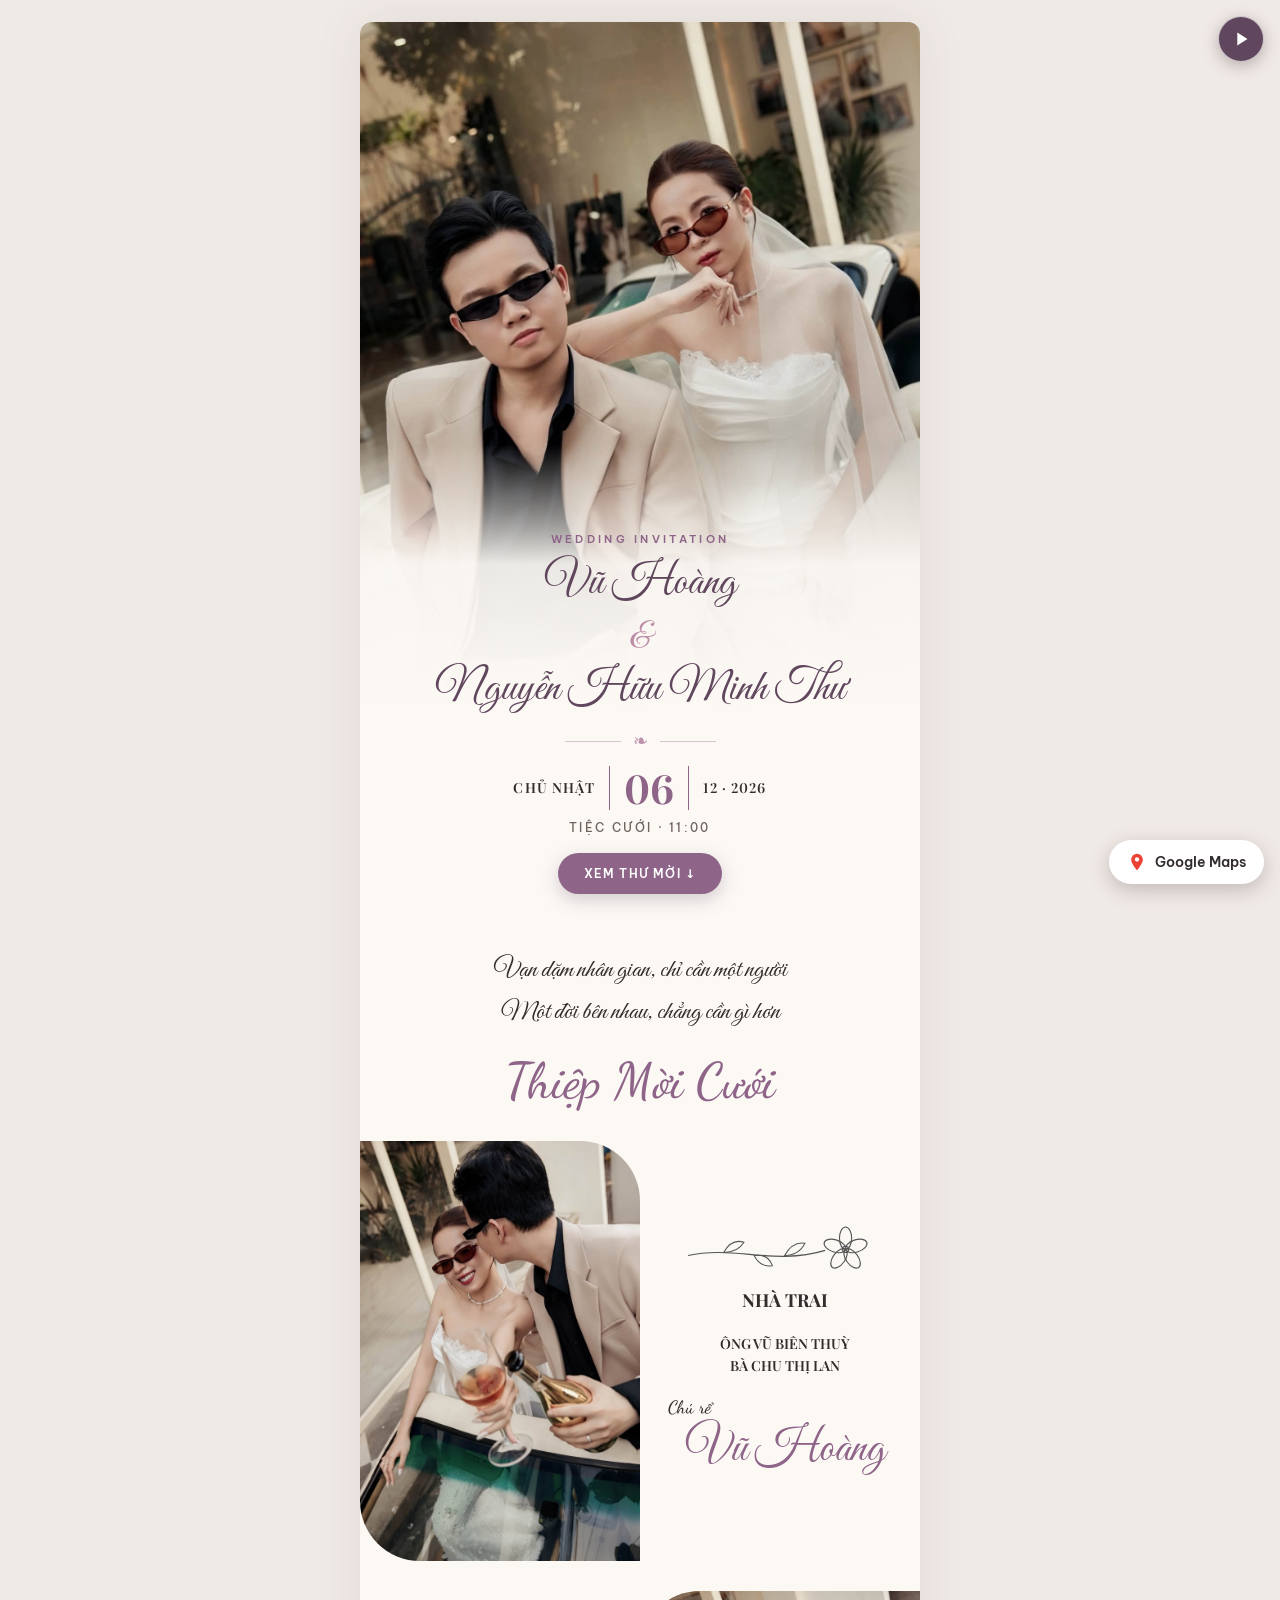
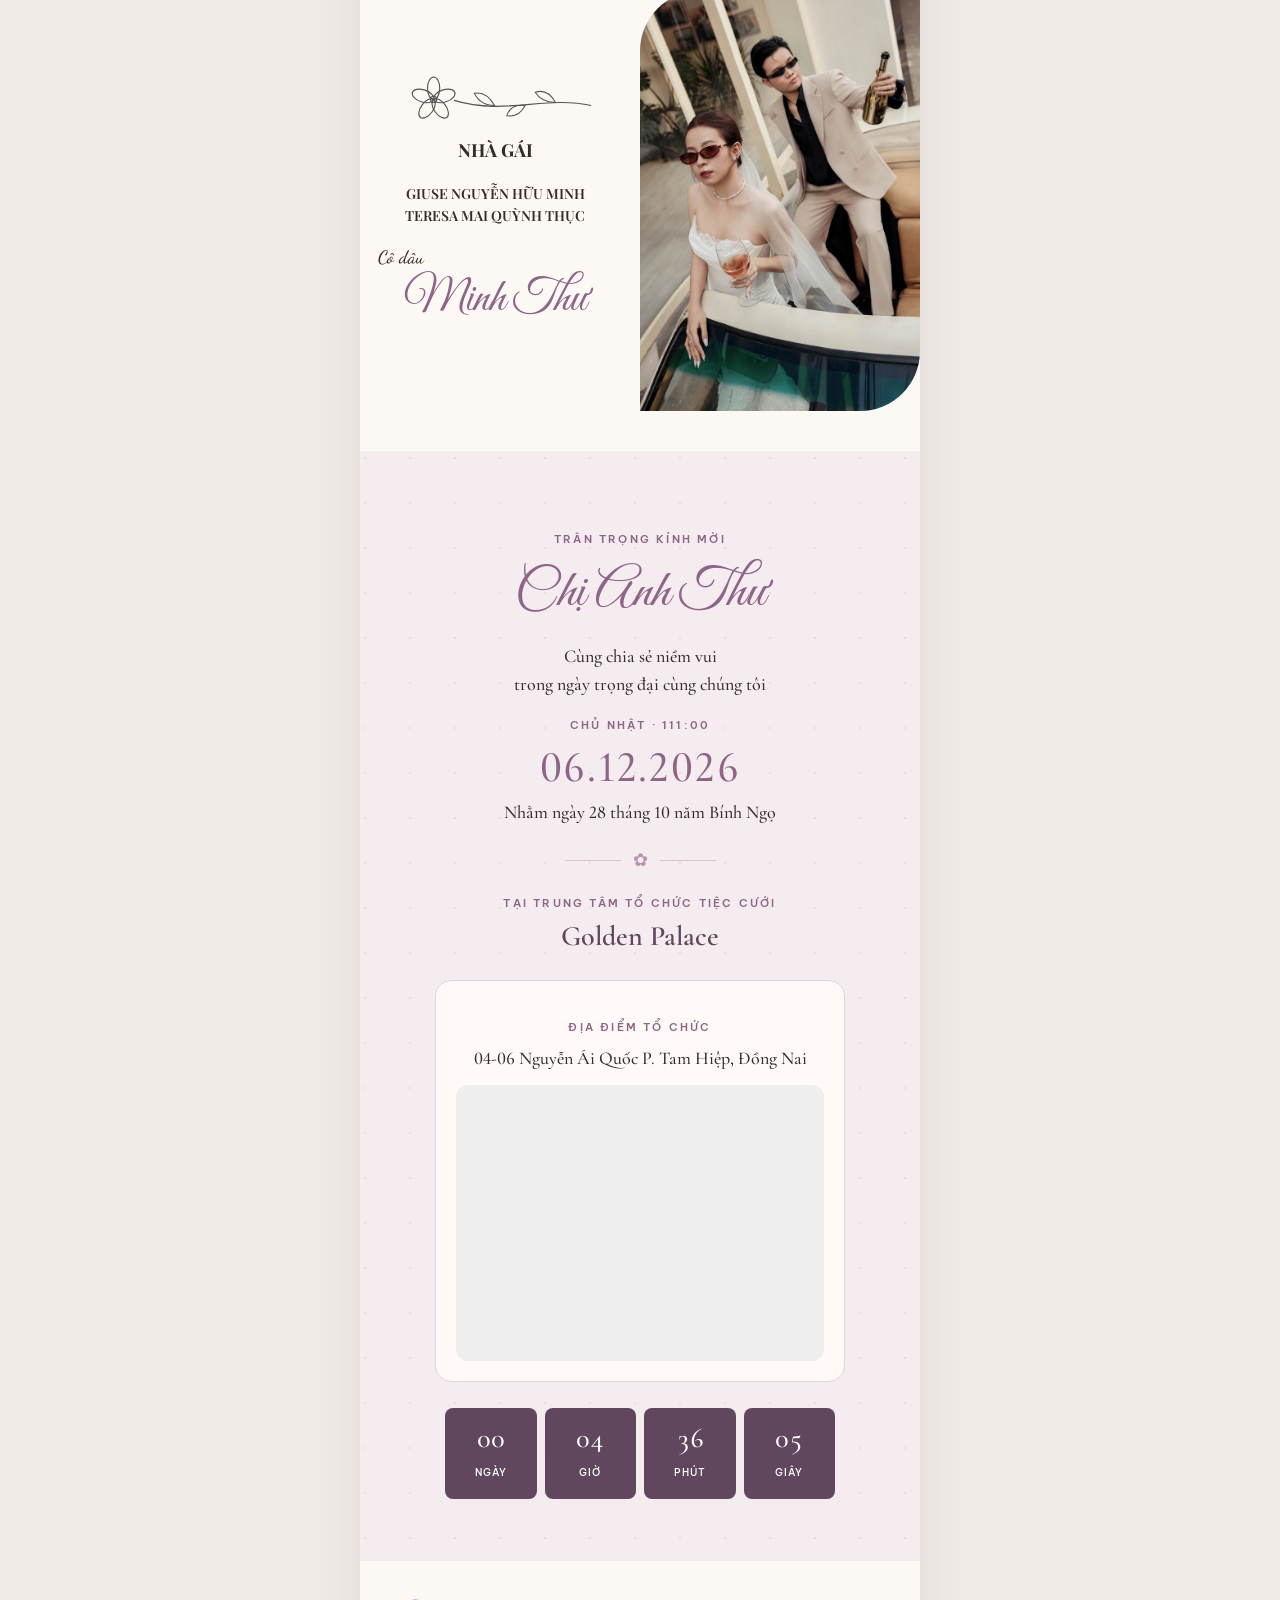
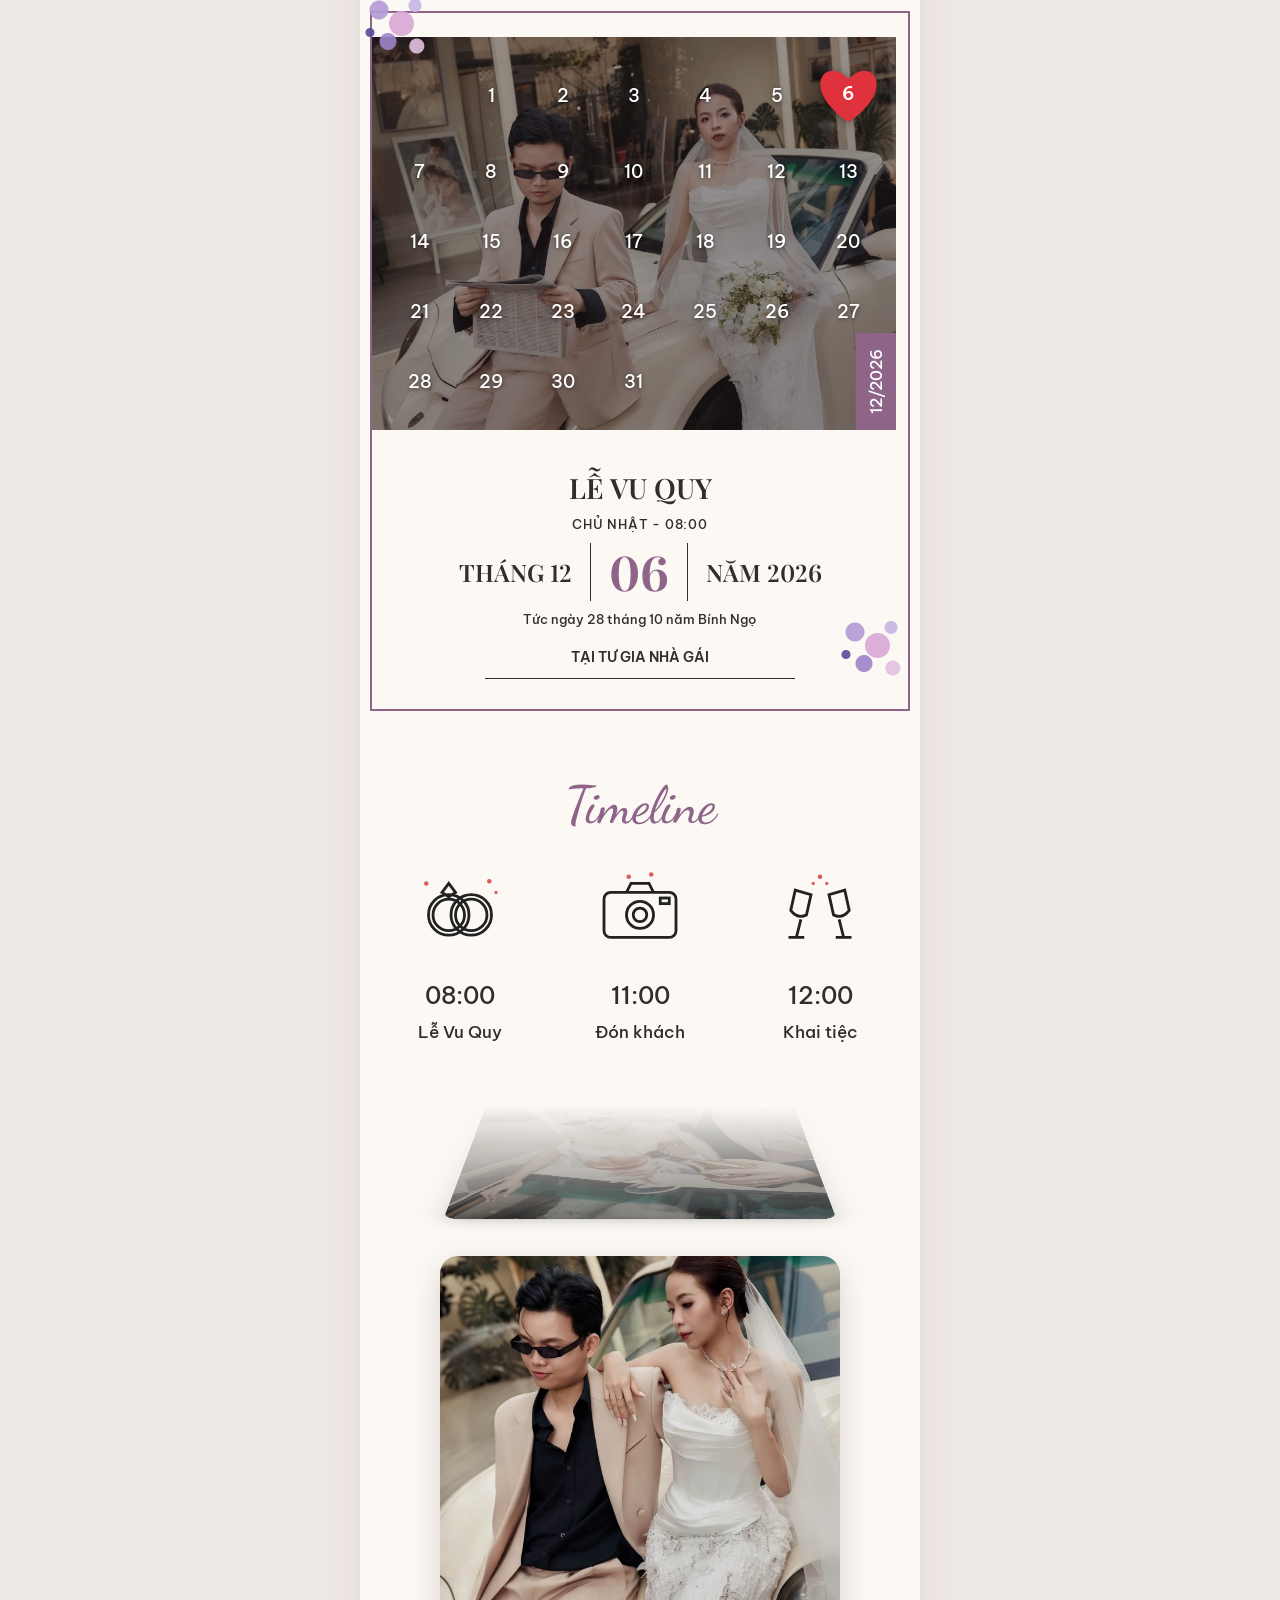
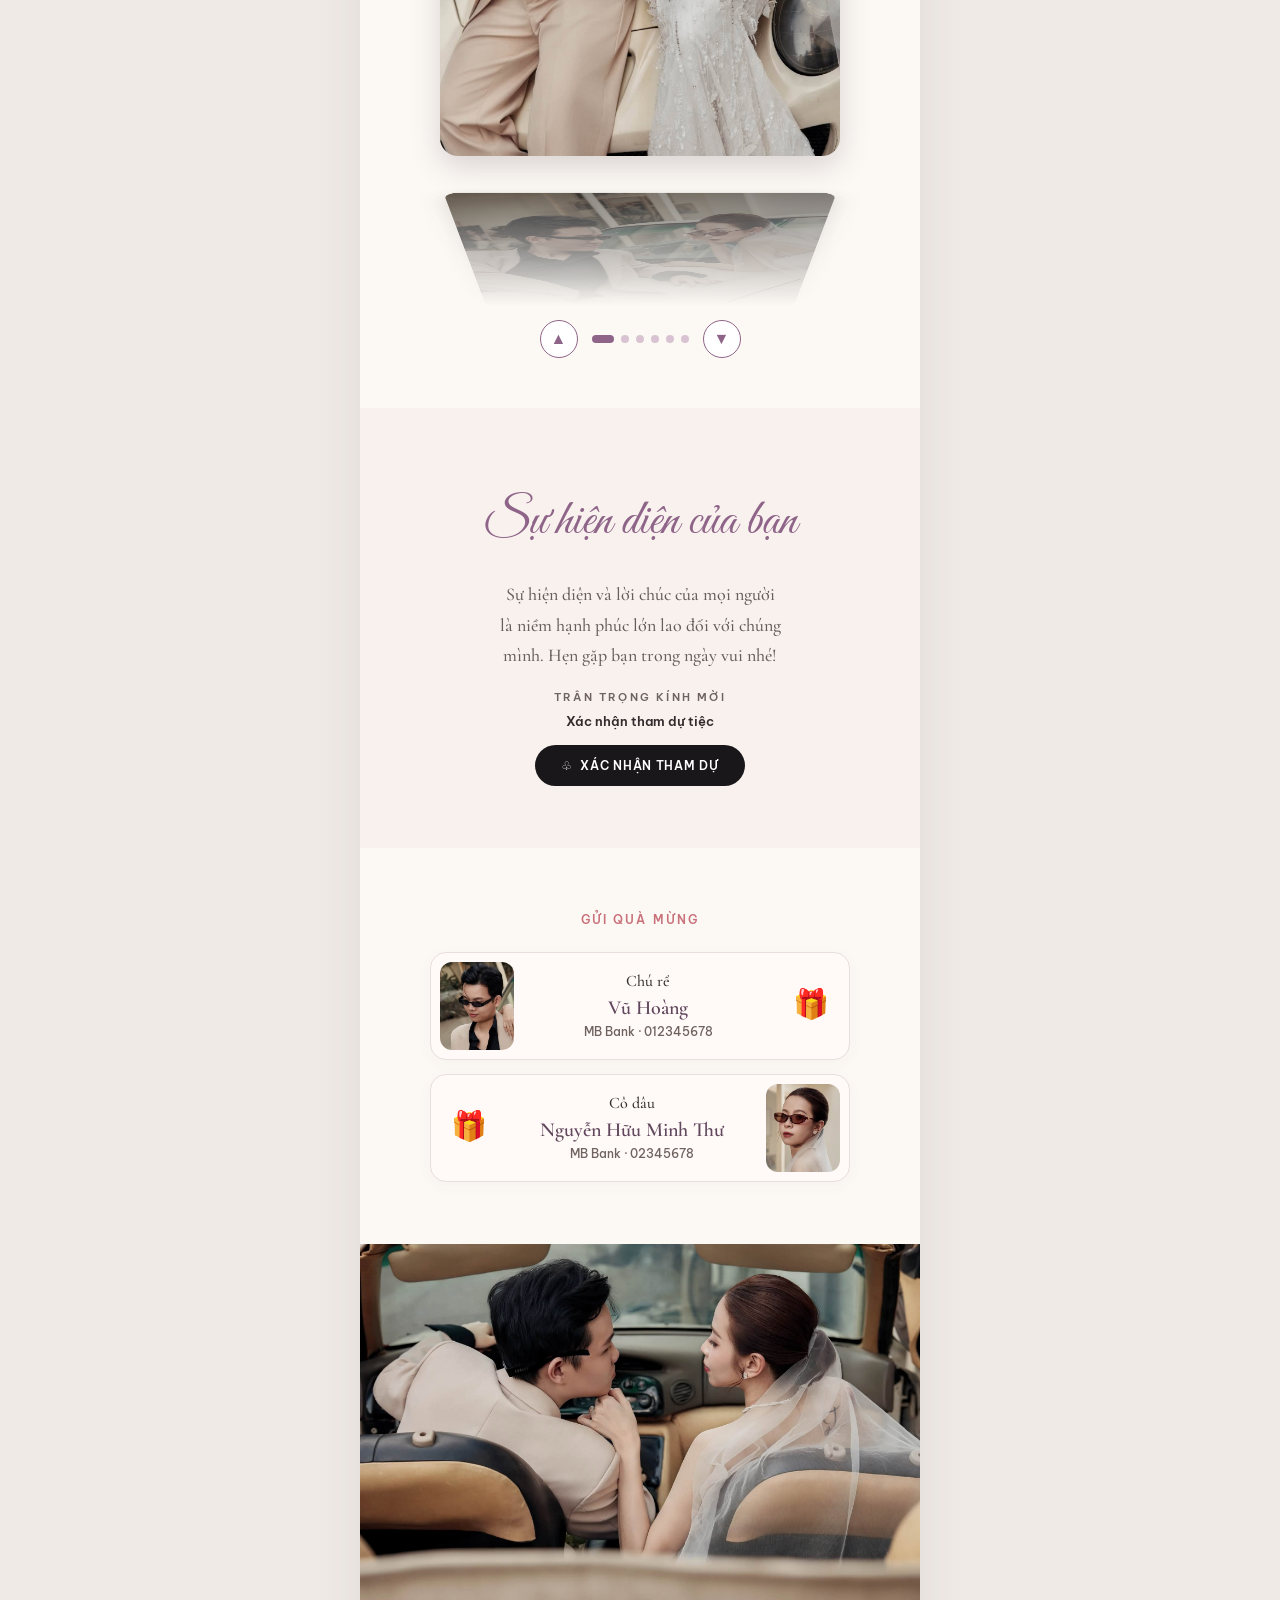
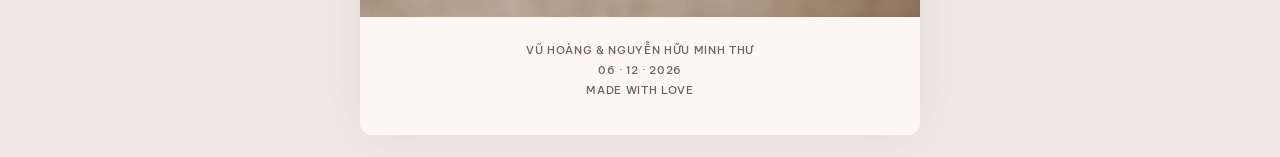
==== commit bf75618c: "AS" ====
--- a/index.html
+++ b/index.html
@@ -9,928 +9,10 @@
       content="Thiệp cưới Vũ Hoàng &amp; Nguyễn Hữu Minh Thư – Chủ nhật, 06.12.2026, Golden Palace, 04-06 Nguyễn Ái Quốc, Tam Hiệp, Đồng Nai."
     />
     <title>Thiệp cưới Vũ Hoàng &amp; Nguyễn Hữu Minh Thư</title>
-    <link rel="preconnect" href="https://fonts.googleapis.com" />
-    <link rel="preconnect" href="https://fonts.gstatic.com" crossorigin />
-    <link
-      href="https://fonts.googleapis.com/css2?family=Be+Vietnam+Pro:wght@400;500;600&family=Cormorant+Garamond:ital,wght@0,400;0,500;0,600;1,400;1,500&family=Great+Vibes&display=swap"
-      rel="stylesheet"
-    />
-    <style>
-      :root {
-        --plum: #8e6488;
-        --plum-dark: #61475d;
-        --blush: #eeb9ba;
-        --paper: #fcf9f5;
-        --ink: #332c2d;
-        --muted: #6f6360;
-        --line: #e8dedb;
-        --sage: #778675;
-
-        /* Cormorant, Be Vietnam Pro và Great Vibes đều hỗ trợ đầy đủ dấu tiếng Việt */
-        --font-serif: "Cormorant Garamond", "Times New Roman", Georgia, serif;
-        --font-sans:
-          "Be Vietnam Pro", system-ui, -apple-system, "Segoe UI", Roboto,
-          sans-serif;
-        --font-script: "Great Vibes", "Segoe Script", cursive;
-      }
-
-      *,
-      *::before,
-      *::after {
-        box-sizing: border-box;
-      }
-      html {
-        scroll-behavior: smooth;
-        -webkit-text-size-adjust: 100%;
-        text-size-adjust: 100%;
-      }
-      body {
-        margin: 0;
-        color: var(--ink);
-        background: #f0eae6;
-        font-family: var(--font-serif);
-        font-size: 18px;
-        font-weight: 500;
-        line-height: 1.6;
-        -webkit-font-smoothing: antialiased;
-        text-rendering: optimizeLegibility;
-        font-variant-numeric: lining-nums;
-      }
-      h1,
-      h2,
-      h3,
-      p {
-        margin: 0;
-      }
-      img {
-        display: block;
-        max-width: 100%;
-      }
-      :focus-visible {
-        outline: 2px solid var(--plum);
-        outline-offset: 3px;
-      }
-
-      .page {
-        width: min(100%, 560px);
-        margin: 0 auto;
-        background: var(--paper);
-        overflow: hidden;
-        box-shadow: 0 0 50px #49353b16;
-      }
-
-      /* Typography helpers */
-      .eyebrow {
-        font-family: var(--font-sans);
-        font-size: 11px;
-        font-weight: 600;
-        line-height: 1.6;
-        letter-spacing: 0.2em;
-        text-transform: uppercase;
-        color: var(--plum);
-      }
-      .script {
-        font-family: var(--font-script);
-        font-weight: 400;
-        line-height: 1.35;
-        color: var(--plum);
-      }
-      .note {
-        font-family: var(--font-sans);
-        font-size: 13px;
-        line-height: 1.7;
-        color: var(--muted);
-      }
-      .caps {
-        text-transform: uppercase;
-      }
-
-      .section {
-        position: relative;
-        padding: 62px 28px;
-        text-align: center;
-      }
-      .section-title {
-        font-size: clamp(36px, 10vw, 50px);
-        margin: 10px 0 24px;
-      }
-      .divider {
-        display: flex;
-        align-items: center;
-        justify-content: center;
-        gap: 12px;
-        margin: 20px auto;
-        color: #bb91ab;
-      }
-      .divider::before,
-      .divider::after {
-        content: "";
-        width: 56px;
-        height: 1px;
-        background: #d9c3d2;
-      }
-      .divider span {
-        font-size: 18px;
-      }
-
-      /* Hero */
-      .hero {
-        position: relative;
-        isolation: isolate;
-        overflow: hidden;
-        height: min(190vw, 900px);
-        min-height: 680px;
-        background: #ded5d6;
-      }
-      .hero-photo {
-        position: absolute;
-        inset: 0;
-        z-index: -2;
-        width: 100%;
-        height: 100%;
-        object-fit: cover;
-        object-position: center 35%;
-      }
-      .hero::after {
-        content: "";
-        position: absolute;
-        inset: 47% 0 0;
-        z-index: -1;
-        background: linear-gradient(
-          180deg,
-          #fcf9f500 0%,
-          #fcf9f5ed 25%,
-          #fcf9f5 55%
-        );
-      }
-      .hero-inner {
-        position: absolute;
-        inset: auto 12px 0;
-        display: flex;
-        flex-direction: column;
-        align-items: center;
-        padding: 30px 16px 40px;
-        text-align: center;
-      }
-      .hero .eyebrow {
-        letter-spacing: 0.3em;
-      }
-      .hero h1 {
-        margin: 10px 0 4px;
-        font-size: clamp(26px, 8.2vw, 52px);
-        font-weight: 500;
-        white-space: nowrap;
-        line-height: 1.12;
-        color: var(--plum-dark);
-      }
-      .amp {
-        font-family: var(--font-script);
-        font-size: 0.8em;
-        line-height: 1;
-        color: #bd8da7;
-      }
-      .hero-date {
-        margin-top: 12px;
-        font-size: 18px;
-        font-weight: 600;
-        letter-spacing: 0.19em;
-      }
-      .hero-time {
-        margin: 4px 0 16px;
-        font-family: var(--font-sans);
-        font-size: 12px;
-        letter-spacing: 0.12em;
-        color: var(--muted);
-      }
-      .outline-link {
-        display: inline-flex;
-        align-items: center;
-        justify-content: center;
-        padding: 11px 24px;
-        border: 1px solid var(--plum);
-        border-radius: 999px;
-        font-family: var(--font-sans);
-        font-size: 12px;
-        font-weight: 600;
-        letter-spacing: 0.1em;
-        text-decoration: none;
-        text-transform: uppercase;
-        color: var(--plum-dark);
-        transition: background-color 0.2s;
-      }
-      .outline-link:hover {
-        background: #f2e7ef;
-      }
-
-      /* Intro */
-      .intro {
-        padding: 54px 28px 44px;
-      }
-      .intro .quote {
-        max-width: 420px;
-        margin: 14px auto 0;
-        font-size: 19px;
-        font-style: italic;
-        line-height: 1.7;
-        color: #6f6562;
-        text-wrap: balance;
-      }
-      .family-grid {
-        display: grid;
-        grid-template-columns: 1fr 1fr;
-        gap: 14px;
-        margin-top: 32px;
-      }
-      .family {
-        padding: 18px 0;
-        border-top: 1px solid var(--line);
-      }
-      .family h3 {
-        margin-bottom: 10px;
-        font-family: var(--font-sans);
-        font-size: 11px;
-        font-weight: 600;
-        letter-spacing: 0.17em;
-        text-transform: uppercase;
-        color: var(--plum);
-      }
-      .family p {
-        font-size: clamp(16px, 4.4vw, 18px);
-        line-height: 1.6;
-        text-wrap: balance;
-      }
-
-      /* Invitation */
-      .invite {
-        background: #f4ecef
-          url("data:image/svg+xml,%3Csvg xmlns='http://www.w3.org/2000/svg' width='45' height='45' viewBox='0 0 45 45'%3E%3Ccircle cx='5' cy='7' r='1' fill='%23ddb8d0' opacity='.4'/%3E%3C/svg%3E");
-      }
-      .invite .guest {
-        margin: 8px 0 12px;
-        font-size: clamp(40px, 11vw, 54px);
-      }
-      .invite p {
-        font-size: 18px;
-        line-height: 1.6;
-      }
-      .invite .eyebrow {
-        margin-top: 18px;
-      }
-      .event-date {
-        margin: 6px 0 4px;
-        font-size: 44px;
-        font-weight: 500;
-        line-height: 1.2;
-        letter-spacing: 0.04em;
-        color: var(--plum);
-      }
-      .venue {
-        margin: 6px 0;
-        font-size: 28px;
-        font-weight: 600;
-        line-height: 1.25;
-        color: var(--plum-dark);
-      }
-      .venue-card {
-        max-width: 410px;
-        margin: 26px auto 0;
-        padding: 20px;
-        border: 1px solid #e3d3dc;
-        border-radius: 16px;
-        background: #fffaf8;
-      }
-      .venue-card p {
-        margin: 8px 0;
-      }
-      .map-link {
-        display: inline-block;
-        margin-top: 10px;
-        padding-bottom: 3px;
-        border-bottom: 1px solid #c4a3bd;
-        font-family: var(--font-sans);
-        font-size: 12px;
-        font-weight: 600;
-        letter-spacing: 0.08em;
-        text-decoration: none;
-        text-transform: uppercase;
-        color: var(--plum);
-      }
-      .countdown {
-        display: grid;
-        grid-template-columns: repeat(4, 1fr);
-        gap: 8px;
-        max-width: 390px;
-        margin: 26px auto 0;
-      }
-      .countdown div {
-        padding: 14px 6px;
-        border-radius: 8px;
-        background: var(--plum-dark);
-        color: #fff;
-      }
-      .countdown strong {
-        display: block;
-        font-size: 28px;
-        font-weight: 500;
-        line-height: 1.2;
-        font-variant-numeric: tabular-nums;
-      }
-      .countdown small {
-        font-family: var(--font-sans);
-        font-size: 10px;
-        letter-spacing: 0.1em;
-        text-transform: uppercase;
-      }
-
-      /* Dress code */
-      .dress {
-        padding-top: 42px;
-        padding-bottom: 42px;
-      }
-      .swatches {
-        display: flex;
-        justify-content: center;
-        gap: 18px;
-        margin-top: 22px;
-      }
-      .swatch {
-        width: 40px;
-        height: 40px;
-        border: 1px solid #524747;
-        border-radius: 50%;
-        box-shadow:
-          0 0 0 3px #fff,
-          0 0 0 4px #ddd;
-      }
-      .swatch:nth-child(1) {
-        background: #e99c9e;
-      }
-      .swatch:nth-child(2) {
-        background: #353638;
-      }
-      .swatch:nth-child(3) {
-        background: #f5eee2;
-      }
-      .swatch:nth-child(4) {
-        background: #fff;
-      }
-
-      /* Ceremony */
-      .calendar {
-        max-width: 430px;
-        margin: 0 auto 28px;
-        padding: 26px;
-        border-radius: 4px;
-        background: linear-gradient(145deg, #9d7c78, #d5b9a8);
-        box-shadow: inset 0 0 0 1px #ffffff55;
-        color: #fff;
-      }
-      .calendar h3 {
-        margin-bottom: 18px;
-        font-family: var(--font-sans);
-        font-size: 12px;
-        font-weight: 500;
-        letter-spacing: 0.18em;
-        text-transform: uppercase;
-      }
-      .cal-grid {
-        display: grid;
-        grid-template-columns: repeat(7, 1fr);
-        gap: 4px;
-        font-family: var(--font-sans);
-        font-size: 13px;
-      }
-      .cal-grid span {
-        display: grid;
-        place-items: center;
-        aspect-ratio: 1;
-        border-radius: 50%;
-      }
-      .cal-grid .day {
-        font-size: 10px;
-        opacity: 0.85;
-      }
-      .cal-grid .selected {
-        background: #d98a9b;
-        box-shadow: 0 2px 8px #4a303355;
-        font-weight: 600;
-      }
-      .ceremony h2 {
-        margin: 6px 0 10px;
-        font-size: 36px;
-        font-weight: 500;
-        line-height: 1.2;
-        color: var(--plum-dark);
-      }
-      .ceremony .when {
-        font-family: var(--font-sans);
-        font-size: 13px;
-        letter-spacing: 0.08em;
-        line-height: 1.8;
-        text-transform: uppercase;
-      }
-      .timeline {
-        display: grid;
-        grid-template-columns: repeat(3, 1fr);
-        gap: 8px;
-        margin-top: 12px;
-      }
-      .time {
-        padding: 14px 5px 8px;
-        border-top: 1px solid #d9c3d2;
-      }
-      .time b {
-        display: block;
-        font-size: 24px;
-        font-weight: 500;
-        line-height: 1.3;
-        color: var(--plum);
-      }
-      .time span {
-        display: block;
-        font-family: var(--font-sans);
-        font-size: 12px;
-        line-height: 1.4;
-        color: #655b59;
-      }
-
-      /* Gallery */
-      .gallery {
-        display: grid;
-        grid-template-columns: 1fr 1fr;
-        gap: 10px;
-        padding: 12px 16px 56px;
-      }
-      .gallery img {
-        width: 100%;
-        height: auto;
-        aspect-ratio: 2 / 3;
-        border-radius: 8px;
-        object-fit: cover;
-        cursor: zoom-in;
-      }
-      .gallery img.wide {
-        grid-column: 1 / -1;
-        aspect-ratio: 3 / 2;
-      }
-      .gallery img.arch-l {
-        border-radius: 80px 8px 8px 8px;
-      }
-      .gallery img.arch-r {
-        border-radius: 8px 8px 80px 8px;
-      }
-
-      /* RSVP */
-      .rsvp {
-        background: #f8f1ee;
-      }
-      .rsvp .quote {
-        max-width: 420px;
-        margin: 0 auto;
-        font-size: 18px;
-        line-height: 1.7;
-        color: #675d5a;
-        text-wrap: balance;
-      }
-      .rsvp .eyebrow {
-        margin-top: 18px;
-        color: var(--muted);
-      }
-      .rsvp-label {
-        display: block;
-        margin-top: 4px;
-        font-family: var(--font-sans);
-        font-size: 13px;
-        font-weight: 600;
-      }
-      .button {
-        margin-top: 14px;
-        padding: 13px 26px;
-        border: 0;
-        border-radius: 999px;
-        background: #191719;
-        color: #fff;
-        font-family: var(--font-sans);
-        font-size: 12px;
-        font-weight: 600;
-        letter-spacing: 0.06em;
-        white-space: nowrap;
-        text-transform: uppercase;
-        cursor: pointer;
-        transition: background-color 0.2s;
-      }
-      .button:hover {
-        background: var(--plum-dark);
-      }
-
-      /* Gifts */
-      .gift-title {
-        margin-bottom: 22px;
-        font-family: var(--font-sans);
-        font-size: 12px;
-        font-weight: 600;
-        letter-spacing: 0.18em;
-        text-transform: uppercase;
-        color: #c9727b;
-      }
-      .gift-list {
-        display: grid;
-        gap: 14px;
-        max-width: 420px;
-        margin: auto;
-      }
-      .gift {
-        display: grid;
-        grid-template-columns: 74px 1fr 58px;
-        align-items: center;
-        gap: 10px;
-        padding: 9px;
-        border: 1px solid #e9dddd;
-        border-radius: 16px;
-        background: #fffaf7;
-        box-shadow: 0 4px 16px #4a343309;
-        text-align: left;
-      }
-      .gift:nth-child(even) {
-        grid-template-columns: 58px 1fr 74px;
-      }
-      .portrait {
-        width: 74px;
-        height: 88px;
-        border-radius: 12px;
-        background-color: #eadfe0;
-        background-repeat: no-repeat;
-        background-size: 260% auto;
-      }
-      .portrait.bride {
-        background-image: url("thiep-cuoi-assets/gallery-4.jpg");
-        background-position: 97% 1%;
-      }
-      .portrait.groom {
-        background-image: url("thiep-cuoi-assets/gallery-1.jpg");
-        background-position: 13% 14%;
-      }
-      .gift-copy {
-        text-align: center;
-        font-size: 16px;
-        line-height: 1.4;
-      }
-      .gift-copy b {
-        display: block;
-        margin: 2px 0;
-        font-size: 20px;
-        font-weight: 600;
-        color: var(--plum-dark);
-      }
-      .gift-copy small {
-        display: block;
-        font-family: var(--font-sans);
-        font-size: 12px;
-        color: var(--muted);
-      }
-      .gift-icon {
-        font-size: 29px;
-        text-align: center;
-      }
-
-      /* Thank you */
-      .thanks {
-        position: relative;
-        overflow: hidden;
-        background: #ddd;
-      }
-      .thanks img {
-        width: 100%;
-        height: auto;
-        aspect-ratio: 3 / 2;
-        object-fit: cover;
-      }
-      footer {
-        padding: 24px 16px 35px;
-        text-align: center;
-        font-family: var(--font-sans);
-        font-size: 11px;
-        line-height: 1.8;
-        letter-spacing: 0.06em;
-        text-transform: uppercase;
-        color: var(--muted);
-      }
-
-      /* Lightbox & toast */
-      .lightbox {
-        position: fixed;
-        inset: 0;
-        z-index: 10;
-        display: none;
-        align-items: center;
-        justify-content: center;
-        padding: 20px;
-        background: #211c20ed;
-      }
-      .lightbox.open {
-        display: flex;
-      }
-      .lightbox img {
-        max-width: min(95vw, 700px);
-        max-height: 90vh;
-        border-radius: 8px;
-        object-fit: contain;
-      }
-      .lightbox button {
-        position: absolute;
-        top: 14px;
-        right: 18px;
-        padding: 0 8px;
-        border: 0;
-        background: transparent;
-        color: #fff;
-        font-size: 36px;
-        line-height: 1.2;
-        cursor: pointer;
-      }
-      .toast {
-        position: fixed;
-        bottom: 22px;
-        left: 50%;
-        z-index: 20;
-        padding: 12px 18px;
-        border-radius: 999px;
-        background: #393139;
-        color: #fff;
-        font-family: var(--font-sans);
-        font-size: 13px;
-        opacity: 0;
-        pointer-events: none;
-        transform: translate(-50%, 30px);
-        transition:
-          opacity 0.25s,
-          transform 0.25s;
-      }
-      .toast.show {
-        opacity: 1;
-        transform: translate(-50%, 0);
-      }
-
-      /* Animation nhẹ nhàng */
-      @keyframes kenburns {
-        from {
-          transform: scale(1) translateY(0);
-        }
-        to {
-          transform: scale(1.08) translateY(-1.5%);
-        }
-      }
-      @keyframes rise {
-        from {
-          opacity: 0;
-          transform: translateY(22px);
-        }
-        to {
-          opacity: 1;
-          transform: none;
-        }
-      }
-      @keyframes float {
-        0%,
-        100% {
-          transform: translateY(0);
-        }
-        50% {
-          transform: translateY(-6px);
-        }
-      }
-      @keyframes pulse-ring {
-        0% {
-          box-shadow: 0 0 0 0 #d98a9b88;
-        }
-        100% {
-          box-shadow: 0 0 0 12px #d98a9b00;
-        }
-      }
-      @keyframes fall {
-        0% {
-          transform: translate3d(0, -8vh, 0) rotate(0deg);
-          opacity: 0;
-        }
-        10% {
-          opacity: var(--o, 0.7);
-        }
-        50% {
-          transform: translate3d(var(--sway, 40px), 50vh, 0) rotate(180deg);
-        }
-        90% {
-          opacity: var(--o, 0.7);
-        }
-        100% {
-          transform: translate3d(calc(var(--sway, 40px) * -0.6), 108vh, 0)
-            rotate(360deg);
-          opacity: 0;
-        }
-      }
-      @keyframes spin {
-        to {
-          transform: rotate(360deg);
-        }
-      }
-
-      .hero-photo {
-        animation: kenburns 20s ease-in-out infinite alternate;
-      }
-      .hero-inner > * {
-        animation: rise 1.4s cubic-bezier(0.22, 1, 0.36, 1) both;
-      }
-      .hero-inner > :nth-child(1) {
-        animation-delay: 0.3s;
-      }
-      .hero-inner > :nth-child(2) {
-        animation-delay: 0.55s;
-      }
-      .hero-inner > :nth-child(3) {
-        animation-delay: 0.8s;
-      }
-      .hero-inner > :nth-child(4) {
-        animation-delay: 1s;
-      }
-      .hero-inner > :nth-child(5) {
-        animation-delay: 1.15s;
-      }
-      .hero-inner > :nth-child(6) {
-        animation-delay: 1.3s;
-      }
-      .divider span,
-      .gift-icon {
-        display: inline-block;
-        animation: float 4.5s ease-in-out infinite;
-      }
-      .swatch {
-        animation: float 5s ease-in-out infinite;
-      }
-      .swatch:nth-child(2) {
-        animation-delay: 0.6s;
-      }
-      .swatch:nth-child(3) {
-        animation-delay: 1.2s;
-      }
-      .swatch:nth-child(4) {
-        animation-delay: 1.8s;
-      }
-      .cal-grid .selected {
-        animation: pulse-ring 2.4s ease-out infinite;
-      }
-      .gallery img {
-        transition: transform 0.6s ease;
-      }
-      .gallery img:hover,
-      .js .gallery img.reveal.in:hover {
-        transform: scale(1.03);
-      }
-
-      .js .reveal {
-        opacity: 0;
-        transform: translateY(26px);
-        transition:
-          opacity 1.1s ease,
-          transform 1.1s cubic-bezier(0.22, 1, 0.36, 1);
-        transition-delay: var(--d, 0s);
-      }
-      .js .reveal.in {
-        opacity: 1;
-        transform: none;
-      }
-
-      .petals {
-        position: fixed;
-        inset: 0;
-        z-index: 5;
-        overflow: hidden;
-        pointer-events: none;
-      }
-      .petal {
-        position: absolute;
-        top: 0;
-        width: var(--s, 12px);
-        height: calc(var(--s, 12px) * 1.3);
-        border-radius: 80% 0 80% 0;
-        background: linear-gradient(135deg, #f7cfd6, #e99c9e);
-        opacity: 0;
-        will-change: transform;
-        animation: fall var(--t, 16s) linear var(--dl, 0s) infinite;
-      }
-
-      .music {
-        position: fixed;
-        right: 16px;
-        bottom: 18px;
-        z-index: 15;
-        display: grid;
-        place-items: center;
-        width: 46px;
-        height: 46px;
-        padding: 0;
-        border: 1px solid #ffffffaa;
-        border-radius: 50%;
-        background: var(--plum-dark);
-        box-shadow: 0 4px 16px #49353b55;
-        color: #fff;
-        cursor: pointer;
-        animation: pulse-ring 2.4s ease-out infinite;
-      }
-      .music svg {
-        width: 22px;
-        height: 22px;
-        fill: currentColor;
-      }
-      .music .i-pause {
-        display: none;
-      }
-      .music.playing {
-        animation: none;
-      }
-      .music.playing .i-play {
-        display: none;
-      }
-      .music.playing .i-pause {
-        display: block;
-      }
-      .music.playing::before {
-        content: "";
-        position: absolute;
-        inset: -5px;
-        border: 1px dashed var(--plum);
-        border-radius: 50%;
-        animation: spin 6s linear infinite;
-      }
-
-      @media (max-width: 380px) {
-        .section {
-          padding-left: 20px;
-          padding-right: 20px;
-        }
-        .event-date {
-          font-size: 38px;
-        }
-        .countdown strong {
-          font-size: 24px;
-        }
-      }
-      @media (min-width: 700px) {
-        .page {
-          margin: 22px auto;
-          border-radius: 12px;
-        }
-        .hero {
-          min-height: 740px;
-        }
-        .section {
-          padding-left: 48px;
-          padding-right: 48px;
-        }
-      }
-      @media (prefers-reduced-motion: reduce) {
-        html {
-          scroll-behavior: auto;
-        }
-        *,
-        *::before,
-        *::after {
-          animation: none !important;
-          transition: none !important;
-        }
-        .js .reveal {
-          opacity: 1;
-          transform: none;
-        }
-        .petals {
-          display: none;
-        }
-      }
-      @media print {
-        body {
-          background: #fff;
-        }
-        .page {
-          width: 100%;
-          max-width: none;
-          margin: 0;
-          box-shadow: none;
-        }
-        .outline-link,
-        .button,
-        .lightbox,
-        .toast,
-        .music,
-        .petals {
-          display: none !important;
-        }
-        .js .reveal {
-          opacity: 1;
-          transform: none;
-        }
-        .section {
-          break-inside: avoid;
-        }
-      }
-    </style>
+    <link rel="preload" href="fonts/GreatVibes-400-normal-latin.woff2" as="font" type="font/woff2" crossorigin />
+    <link rel="preload" href="fonts/GreatVibes-400-normal-vietnamese.woff2" as="font" type="font/woff2" crossorigin />
+    <link rel="stylesheet" href="css/fonts.css" />
+    <link rel="stylesheet" href="css/style.css" />
   </head>
   <body>
     <main class="page">
@@ -946,54 +28,90 @@
             Vũ Hoàng<br /><span class="amp">&amp;</span><br />Nguyễn Hữu Minh Thư
           </h1>
           <div class="divider" aria-hidden="true"><span>❧</span></div>
-          <div class="hero-date">06 · 12 · 2026</div>
-          <div class="hero-time caps">Chủ nhật · 10:00</div>
-          <a class="outline-link" href="#loi-moi">Thư mời</a>
+          <div class="hero-date">
+            <span>Chủ nhật</span>
+            <span class="day">06</span>
+            <span>12 · 2026</span>
+          </div>
+          <div class="hero-time caps">Tiệc cưới · 11:00</div>
+          <a class="outline-link" href="#loi-moi">Xem thư mời ↓</a>
         </div>
       </header>
 
-      <section class="section intro" id="loi-moi">
-        <div class="eyebrow">With our families</div>
-        <p class="quote">
-          “Từ hôm nay, chúng mình cùng viết nên câu chuyện của riêng mình. Sẽ
-          thật hạnh phúc khi có bạn ở đó để chung vui.”
-        </p>
-        <div class="family-grid">
-          <article class="family">
-            <h3>Nhà trai</h3>
-            <p>Ông Vũ Biên Thuỳ<br />Bà Chu Thị Lan</p>
-          </article>
-          <article class="family">
-            <h3>Nhà gái</h3>
-            <p>Ông Nguyễn Hữu Minh<br />Bà Mai Quỳnh Thục</p>
-          </article>
+      <section class="intro">
+        <p class="intro-quote">Vạn dặm nhân gian, chỉ cần một người<br />Một đời bên nhau, chẳng cần gì hơn</p>
+        <h2 class="intro-title" id="loi-moi">Thiệp Mời Cưới</h2>
+      </section>
+
+      <section class="families">
+        <div class="family-row">
+          <div class="family-photo left">
+            <img src="thiep-cuoi-assets/gallery-2.jpg" alt="Chú rể Hoàng và cô dâu Minh Thư" />
+          </div>
+          <div class="family-info">
+            <svg class="branch" viewBox="0 0 200 50" aria-hidden="true">
+              <path d="M5 30 C50 20, 90 40, 140 25" fill="none" stroke="#555" stroke-width="1.2" />
+              <path d="M40 27 q8 -14 20 -10 q-6 10 -20 10z M70 30 q6 12 18 10 q-4 -12 -18 -10z M100 30 q8 -14 20 -12 q-6 12 -20 12z" fill="none" stroke="#555" stroke-width="1" />
+              <g fill="none" stroke="#555" stroke-width="1.1" transform="translate(160 24)">
+                <ellipse cx="0" cy="-11" rx="6" ry="11" />
+                <ellipse cx="0" cy="-11" rx="6" ry="11" transform="rotate(72)" />
+                <ellipse cx="0" cy="-11" rx="6" ry="11" transform="rotate(144)" />
+                <ellipse cx="0" cy="-11" rx="6" ry="11" transform="rotate(216)" />
+                <ellipse cx="0" cy="-11" rx="6" ry="11" transform="rotate(288)" />
+                <circle r="3" />
+              </g>
+            </svg>
+            <h3 class="family-title">NHÀ TRAI</h3>
+            <p class="parents">ÔNG VŨ BIÊN THUỲ<br />BÀ CHU THỊ LAN</p>
+            <p class="role">Chú rể</p>
+            <p class="name">Vũ Hoàng</p>
+          </div>
+        </div>
+
+        <div class="family-row">
+          <div class="family-info">
+            <svg class="branch flip" viewBox="0 0 200 50" aria-hidden="true">
+              <path d="M5 30 C50 20, 90 40, 140 25" fill="none" stroke="#555" stroke-width="1.2" />
+              <path d="M40 27 q8 -14 20 -10 q-6 10 -20 10z M70 30 q6 12 18 10 q-4 -12 -18 -10z M100 30 q8 -14 20 -12 q-6 12 -20 12z" fill="none" stroke="#555" stroke-width="1" />
+              <g fill="none" stroke="#555" stroke-width="1.1" transform="translate(160 24)">
+                <ellipse cx="0" cy="-11" rx="6" ry="11" />
+                <ellipse cx="0" cy="-11" rx="6" ry="11" transform="rotate(72)" />
+                <ellipse cx="0" cy="-11" rx="6" ry="11" transform="rotate(144)" />
+                <ellipse cx="0" cy="-11" rx="6" ry="11" transform="rotate(216)" />
+                <ellipse cx="0" cy="-11" rx="6" ry="11" transform="rotate(288)" />
+                <circle r="3" />
+              </g>
+            </svg>
+            <h3 class="family-title">NHÀ GÁI</h3>
+            <p class="parents">GIUSE NGUYỄN HỮU MINH<br />TERESA MAI QUỲNH THỤC</p>
+            <p class="role">Cô dâu</p>
+            <p class="name">Minh Thư</p>
+          </div>
+          <div class="family-photo right">
+            <img src="thiep-cuoi-assets/gallery-5.jpg" alt="Cô dâu Minh Thư và chú rể Hoàng" />
+          </div>
         </div>
       </section>
 
       <section class="section invite">
         <div class="eyebrow">Trân trọng kính mời</div>
         <h2 class="script guest">Chị Anh Thư</h2>
-        <p>Đến dự bữa cơm thân mật<br />chung vui cùng gia đình chúng tôi</p>
-        <div class="eyebrow">Chủ nhật · 10:00</div>
+        <p>Cùng chia sẻ niềm vui<br />trong ngày trọng đại cùng chúng tôi</p>
+        <div class="eyebrow">Chủ nhật · 111:00</div>
         <div class="event-date">06.12.2026</div>
         <p>Nhằm ngày 28 tháng 10 năm Bính Ngọ</p>
         <div class="divider" aria-hidden="true"><span>✿</span></div>
         <div class="eyebrow">Tại trung tâm tổ chức tiệc cưới</div>
         <div class="venue">Golden Palace</div>
-        <p>Trung tâm Tiệc cưới &amp; Hội nghị</p>
         <div class="venue-card">
           <div class="eyebrow">Địa điểm tổ chức</div>
           <p>
-            <strong>Golden Palace</strong><br />04-06&nbsp;Nguyễn&nbsp;Ái&nbsp;Quốc<br />P.&nbsp;Tam&nbsp;Hiệp,
+            04-06&nbsp;Nguyễn&nbsp;Ái&nbsp;Quốc&nbsp;P.&nbsp;Tam&nbsp;Hiệp,
             Đồng&nbsp;Nai
           </p>
-          <a
-            class="map-link"
-            href="https://maps.app.goo.gl/KEEbXhnDM9Yt6HTK9"
-            target="_blank"
-            rel="noopener noreferrer"
-            >Mở bản đồ ↗</a
-          >
+          <div class="venue-map">
+            <iframe src="https://www.google.com/maps/embed?pb=!1m18!1m12!1m3!1d3916.990635640616!2d106.84143887537203!3d10.964078989196379!2m3!1f0!2f0!3f0!3m2!1i1024!2i768!4f13.1!3m3!1m2!1s0x3174dd002364c983%3A0x65c15515479738af!2zR29sZGVuIFBhbGFjZSAtIFRydW5nIHTDom0gVGnhu4djIGPGsOG7m2kgJiBI4buZaSBuZ2jhu4s!5e0!3m2!1svi!2s!4v1792925157537!5m2!1svi!2s" title="Bản đồ Golden Palace" allowfullscreen loading="lazy" referrerpolicy="strict-origin-when-cross-origin"></iframe>
+          </div>
         </div>
         <div class="countdown" id="countdown" role="timer" aria-label="Đếm ngược đến ngày cưới">
           <div><strong>--</strong><small>Ngày</small></div>
@@ -1003,44 +121,92 @@
         </div>
       </section>
 
-      <section class="section dress">
-        <div class="eyebrow">Dress code</div>
-        <h2 class="section-title script">Pastel &amp; elegant</h2>
-        <p class="note">Gợi ý màu trang phục</p>
-        <div class="swatches" role="img" aria-label="Màu trang phục gợi ý: hồng pastel, đen, kem và trắng">
-          <i class="swatch"></i><i class="swatch"></i><i class="swatch"></i
-          ><i class="swatch"></i>
-        </div>
-      </section>
-
-      <section class="section ceremony">
-        <div class="calendar">
-          <h3>Tháng 12 · 2026</h3>
-          <div class="cal-grid" id="calendar"></div>
-        </div>
-        <div class="eyebrow">Tại tư gia nhà gái</div>
-        <h2>Lễ Vu Quy</h2>
-        <p class="when">Chủ nhật · 09:00<br />06 tháng 12 năm 2026</p>
-        <div class="divider" aria-hidden="true"><span>❀</span></div>
-        <div class="eyebrow">Timeline</div>
-        <div class="timeline">
-          <div class="time"><b>09:00</b><span>Lễ Vu Quy</span></div>
-          <div class="time"><b>10:30</b><span>Đón khách</span></div>
-          <div class="time"><b>11:00</b><span>Khai tiệc</span></div>
-        </div>
-      </section>
-
-      <section class="gallery" aria-label="Ảnh cưới">
-        <img class="arch-l" src="thiep-cuoi-assets/gallery-1.jpg" alt="Ảnh cưới Minh Thư và Hoàng 1" loading="lazy" />
-        <img class="arch-r" src="thiep-cuoi-assets/gallery-2.jpg" alt="Ảnh cưới Minh Thư và Hoàng 2" loading="lazy" />
-        <img class="wide" src="thiep-cuoi-assets/gallery-3.jpg" alt="Ảnh cưới Minh Thư và Hoàng 3" loading="lazy" />
-        <img class="arch-l" src="thiep-cuoi-assets/gallery-4.jpg" alt="Ảnh cưới Minh Thư và Hoàng 4" loading="lazy" />
-        <img class="arch-r" src="thiep-cuoi-assets/gallery-5.jpg" alt="Ảnh cưới Minh Thư và Hoàng 5" loading="lazy" />
-        <img class="wide" src="thiep-cuoi-assets/gallery-6.jpg" alt="Ảnh cưới Minh Thư và Hoàng 6" loading="lazy" />
+      <section class="dresscode">
+        <div class="calendar-frame">
+          <div class="flower-cluster top-left" aria-hidden="true"></div>
+          <div class="calendar">
+            <img src="thiep-cuoi-assets/gallery-3.jpg" alt="" loading="lazy" />
+            <div class="cal-grid" id="calendar"></div>
+            <div class="cal-tag">12/2026</div>
+          </div>
+
+          <div class="ceremony">
+            <h3>LỄ VU QUY</h3>
+            <p class="cer-time">CHỦ NHẬT - 08:00</p>
+            <div class="cer-date">
+              <span>THÁNG 12</span>
+              <span class="day">06</span>
+              <span>NĂM 2026</span>
+            </div>
+            <p class="cer-lunar">Tức ngày 28 tháng 10 năm Bính Ngọ</p>
+            <p class="cer-place">TẠI TƯ GIA NHÀ GÁI</p>
+            <div class="flower-cluster bottom-right" aria-hidden="true"></div>
+          </div>
+        </div>
+      </section>
+
+      <section class="timeline">
+        <h2 class="section-script">Timeline</h2>
+        <div class="tl-items">
+          <div class="tl-item">
+            <svg viewBox="0 0 80 70" class="tl-icon" aria-hidden="true">
+              <g fill="none" stroke="#222" stroke-width="2.5">
+                <circle cx="30" cy="42" r="18" /><circle cx="30" cy="42" r="14" />
+                <circle cx="50" cy="42" r="18" /><circle cx="50" cy="42" r="14" />
+                <path d="M24 22 l6 -8 l6 8 l-6 4z" />
+              </g>
+              <g fill="#e05a5a"><circle cx="10" cy="14" r="2" /><circle cx="66" cy="12" r="2" /><circle cx="72" cy="22" r="1.5" /></g>
+            </svg>
+            <p class="tl-time">08:00</p>
+            <p class="tl-label">Lễ Vu Quy</p>
+          </div>
+          <div class="tl-item">
+            <svg viewBox="0 0 80 70" class="tl-icon" aria-hidden="true">
+              <g fill="none" stroke="#222" stroke-width="2.5">
+                <rect x="8" y="22" width="64" height="40" rx="6" />
+                <path d="M28 22 l4 -8 h16 l4 8" />
+                <circle cx="40" cy="42" r="12" /><circle cx="40" cy="42" r="6" />
+                <rect x="58" y="27" width="8" height="5" />
+              </g>
+              <g fill="#e05a5a"><circle cx="30" cy="8" r="2" /><circle cx="50" cy="6" r="2" /></g>
+            </svg>
+            <p class="tl-time">11:00</p>
+            <p class="tl-label">Đón khách</p>
+          </div>
+          <div class="tl-item">
+            <svg viewBox="0 0 80 70" class="tl-icon" aria-hidden="true">
+              <g fill="none" stroke="#222" stroke-width="2.5">
+                <path d="M18 20 l14 4 l-4 18 q-8 4 -14 -4z" /><path d="M23 46 l-4 16 M12 62 h14" />
+                <path d="M62 20 l-14 4 l4 18 q8 4 14 -4z" /><path d="M57 46 l4 16 M54 62 h14" />
+              </g>
+              <g fill="#e05a5a"><circle cx="40" cy="8" r="2" /><circle cx="34" cy="14" r="1.5" /><circle cx="46" cy="14" r="1.5" /></g>
+            </svg>
+            <p class="tl-time">12:00</p>
+            <p class="tl-label">Khai tiệc</p>
+          </div>
+        </div>
+      </section>
+
+      <section class="gallery" aria-label="Ảnh cưới" aria-roledescription="carousel">
+        <div class="wheel-stage">
+          <div class="wheel" id="wheel">
+            <img class="wheel-slide" style="--i: 0" src="thiep-cuoi-assets/gallery-1.jpg" alt="Ảnh cưới Minh Thư và Hoàng 1" />
+            <img class="wheel-slide" style="--i: 1" src="thiep-cuoi-assets/gallery-2.jpg" alt="Ảnh cưới Minh Thư và Hoàng 2" />
+            <img class="wheel-slide" style="--i: 2" src="thiep-cuoi-assets/gallery-3.jpg" alt="Ảnh cưới Minh Thư và Hoàng 3" />
+            <img class="wheel-slide" style="--i: 3" src="thiep-cuoi-assets/gallery-4.jpg" alt="Ảnh cưới Minh Thư và Hoàng 4" />
+            <img class="wheel-slide" style="--i: 4" src="thiep-cuoi-assets/gallery-5.jpg" alt="Ảnh cưới Minh Thư và Hoàng 5" />
+            <img class="wheel-slide" style="--i: 5" src="thiep-cuoi-assets/gallery-6.jpg" alt="Ảnh cưới Minh Thư và Hoàng 6" />
+          </div>
+        </div>
+        <div class="wheel-nav">
+          <button type="button" class="wheel-btn" id="wheelPrev" aria-label="Ảnh trước">▲</button>
+          <div class="wheel-dots" id="wheelDots"></div>
+          <button type="button" class="wheel-btn" id="wheelNext" aria-label="Ảnh sau">▼</button>
+        </div>
       </section>
 
       <section class="section rsvp">
-        <div class="eyebrow">R.S.V.P.</div>
+        <div class="eyebrow"></div>
         <h2 class="section-title script">Sự hiện diện của bạn</h2>
         <p class="quote">
           Sự hiện diện và lời chúc của mọi người là niềm hạnh phúc lớn lao đối
@@ -1099,179 +265,28 @@
       id="bgm"
       src="music/Ed%20Sheeran%20-%20Perfect%20(Official%20Music%20Video)%20-%20Ed%20Sheeran.mp3"
       loop
-      preload="none"
+      autoplay
+      preload="auto"
     ></audio>
     <button type="button" class="music" id="musicBtn" aria-label="Bật nhạc" title="Bật / tắt nhạc">
       <svg class="i-play" viewBox="0 0 24 24" aria-hidden="true"><path d="M8 5v14l11-7z" /></svg>
       <svg class="i-pause" viewBox="0 0 24 24" aria-hidden="true"><path d="M6 5h4v14H6zM14 5h4v14h-4z" /></svg>
     </button>
 
-    <script>
-      (() => {
-        const reduceMotion = matchMedia(
-          "(prefers-reduced-motion: reduce)",
-        ).matches;
-
-        // Hiện dần khi cuộn tới
-        document.documentElement.classList.add("js");
-        const revealTargets = document.querySelectorAll(
-          [
-            ".intro > *",
-            ".family",
-            ".invite > *",
-            ".dress > *",
-            ".ceremony > *",
-            ".gallery img",
-            ".rsvp > *",
-            ".gifts > *",
-            ".gift",
-            ".thanks img",
-            "footer",
-          ].join(","),
-        );
-        if ("IntersectionObserver" in window && !reduceMotion) {
-          const io = new IntersectionObserver(
-            (entries) =>
-              entries.forEach((en) => {
-                if (!en.isIntersecting) return;
-                en.target.classList.add("in");
-                io.unobserve(en.target);
-              }),
-            { threshold: 0.12, rootMargin: "0px 0px -6% 0px" },
-          );
-          revealTargets.forEach((el, i) => {
-            el.classList.add("reveal");
-            el.style.setProperty("--d", `${(i % 3) * 0.12}s`);
-            io.observe(el);
-          });
-        }
-
-        // Cánh hoa rơi
-        const petals = document.getElementById("petals");
-        if (!reduceMotion) {
-          for (let i = 0; i < 14; i++) {
-            const p = document.createElement("i");
-            p.className = "petal";
-            p.style.cssText =
-              `left:${Math.random() * 100}%;` +
-              `--s:${8 + Math.random() * 8}px;` +
-              `--t:${14 + Math.random() * 12}s;` +
-              `--dl:${-Math.random() * 20}s;` +
-              `--sway:${(Math.random() < 0.5 ? -1 : 1) * (30 + Math.random() * 50)}px;` +
-              `--o:${0.45 + Math.random() * 0.4}`;
-            petals.append(p);
-          }
-        }
-
-        // Nhạc nền
-        const bgm = document.getElementById("bgm");
-        const musicBtn = document.getElementById("musicBtn");
-        let userToggled = false;
-        const syncBtn = () => {
-          const on = !bgm.paused;
-          musicBtn.classList.toggle("playing", on);
-          musicBtn.setAttribute("aria-label", on ? "Tắt nhạc" : "Bật nhạc");
-        };
-        bgm.addEventListener("play", syncBtn);
-        bgm.addEventListener("pause", syncBtn);
-        // Một số trình duyệt không phát được file nhạc mở trực tiếp từ ổ đĩa, nên thử nạp lại qua blob
-        let triedBlob = false;
-        const playMusic = () =>
-          bgm.play().catch(async () => {
-            if (triedBlob) throw new Error("music");
-            triedBlob = true;
-            const res = await fetch(bgm.src);
-            const data = await res.arrayBuffer();
-            bgm.src = URL.createObjectURL(
-              new Blob([data], { type: "audio/mpeg" }),
-            );
-            bgm.load();
-            await bgm.play();
-          });
-        musicBtn.addEventListener("click", (e) => {
-          e.stopPropagation();
-          userToggled = true;
-          if (!bgm.paused) return bgm.pause();
-          playMusic().catch(() =>
-            showToast("Không phát được nhạc, vui lòng kiểm tra file trong thư mục music"),
-          );
-        });
-        // Trình duyệt chặn tự phát, nên thử phát ở lần chạm đầu tiên
-        const autoStart = () => {
-          if (!userToggled && bgm.paused) playMusic().catch(() => {});
-        };
-        addEventListener("pointerdown", autoStart, { once: true });
-
-        const YEAR = 2026;
-        const MONTH = 11; // tháng 12 (chỉ số bắt đầu từ 0)
-        const EVENT_DAY = 6;
-
-        const cal = document.getElementById("calendar");
-        ["CN", "T2", "T3", "T4", "T5", "T6", "T7"].forEach((n) => {
-          const e = document.createElement("span");
-          e.className = "day";
-          e.textContent = n;
-          cal.append(e);
-        });
-        const firstWeekday = new Date(YEAR, MONTH, 1).getDay();
-        const daysInMonth = new Date(YEAR, MONTH + 1, 0).getDate();
-        for (let i = 0; i < firstWeekday; i++) {
-          cal.append(document.createElement("span"));
-        }
-        for (let d = 1; d <= daysInMonth; d++) {
-          const e = document.createElement("span");
-          e.textContent = d;
-          if (d === EVENT_DAY) e.className = "selected";
-          cal.append(e);
-        }
-
-        const target = new Date("2026-12-06T10:00:00+07:00").getTime();
-        const counters = document.querySelectorAll("#countdown strong");
-        function tick() {
-          const gap = Math.max(0, target - Date.now());
-          const vals = [
-            Math.floor(gap / 86400000),
-            Math.floor(gap / 3600000) % 24,
-            Math.floor(gap / 60000) % 60,
-            Math.floor(gap / 1000) % 60,
-          ];
-          counters.forEach(
-            (el, i) => (el.textContent = String(vals[i]).padStart(2, "0")),
-          );
-        }
-        tick();
-        setInterval(tick, 1000);
-
-        const toast = document.getElementById("toast");
-        let timer;
-        const showToast = (text) => {
-          toast.textContent = text;
-          toast.classList.add("show");
-          clearTimeout(timer);
-          timer = setTimeout(() => toast.classList.remove("show"), 2600);
-        };
-        document
-          .getElementById("rsvpBtn")
-          .addEventListener("click", () =>
-            showToast("Cảm ơn bạn! Hẹn gặp bạn trong ngày vui."),
-          );
-
-        const box = document.getElementById("lightbox");
-        const big = box.querySelector("img");
-        const closeBox = () => box.classList.remove("open");
-        document.querySelectorAll(".gallery img").forEach((im) =>
-          im.addEventListener("click", () => {
-            big.src = im.src;
-            box.classList.add("open");
-          }),
-        );
-        box.addEventListener("click", (e) => {
-          if (e.target === box || e.target.tagName === "BUTTON") closeBox();
-        });
-        document.addEventListener("keydown", (e) => {
-          if (e.key === "Escape") closeBox();
-        });
-      })();
-    </script>
+    <a
+      class="map-btn"
+      href="https://www.google.com/maps/dir//Golden+Palace+-+Trung+t%C3%A2m+Ti%E1%BB%87c+c%C6%B0%E1%BB%9Bi+%26+H%E1%BB%99i+ngh%E1%BB%8B,+04-06+Nguy%E1%BB%85n+%C3%81i+Qu%E1%BB%91c,+Tam+Hi%E1%BB%87p,+%C4%90%E1%BB%93ng+Nai,+Vi%E1%BB%87t+Nam/@37.0625,-95.677068,4z/data=!4m8!4m7!1m0!1m5!1m1!1s0x3174dd002364c983:0x65c15515479738af!2m2!1d106.844071!2d10.9640947?entry=ttu&g_ep=EgoyMDI2MTAyMC4wIKXMDSoASAFQAw%3D%3D"
+      target="_blank"
+      rel="noopener noreferrer"
+      aria-label="Chỉ đường đến Golden Palace trên Google Maps"
+    >
+      <svg viewBox="0 0 24 24" aria-hidden="true">
+        <path fill="#ea4335" d="M12 2a7 7 0 0 0-7 7c0 5.25 7 13 7 13s7-7.75 7-13a7 7 0 0 0-7-7z" />
+        <circle cx="12" cy="9" r="2.6" fill="#fff" />
+      </svg>
+      Google Maps
+    </a>
+
+    <script src="js/main.js" defer></script>
   </body>
 </html>
--- a/css/fonts.css
+++ b/css/fonts.css
@@ -0,0 +1,324 @@
+/* vietnamese */
+@font-face {
+  font-family: 'Be Vietnam Pro';
+  font-style: normal;
+  font-weight: 400;
+  font-display: swap;
+  src: url(../fonts/BeVietnamPro-400-normal-vietnamese.woff2) format('woff2');
+  unicode-range: U+0102-0103, U+0110-0111, U+0128-0129, U+0168-0169, U+01A0-01A1, U+01AF-01B0, U+0300-0301, U+0303-0304, U+0308-0309, U+0323, U+0329, U+1EA0-1EF9, U+20AB;
+}
+/* latin-ext */
+@font-face {
+  font-family: 'Be Vietnam Pro';
+  font-style: normal;
+  font-weight: 400;
+  font-display: swap;
+  src: url(../fonts/BeVietnamPro-400-normal-latin-ext.woff2) format('woff2');
+  unicode-range: U+0100-02BA, U+02BD-02C5, U+02C7-02CC, U+02CE-02D7, U+02DD-02FF, U+0304, U+0308, U+0329, U+1D00-1DBF, U+1E00-1E9F, U+1EF2-1EFF, U+2020, U+20A0-20AB, U+20AD-20C4, U+2113, U+2C60-2C7F, U+A720-A7FF;
+}
+/* latin */
+@font-face {
+  font-family: 'Be Vietnam Pro';
+  font-style: normal;
+  font-weight: 400;
+  font-display: swap;
+  src: url(../fonts/BeVietnamPro-400-normal-latin.woff2) format('woff2');
+  unicode-range: U+0000-00FF, U+0131, U+0152-0153, U+02BB-02BC, U+02C6, U+02DA, U+02DC, U+0304, U+0308, U+0329, U+2000-206F, U+20AC, U+2122, U+2191, U+2193, U+2212, U+2215, U+FEFF, U+FFFD;
+}
+/* vietnamese */
+@font-face {
+  font-family: 'Be Vietnam Pro';
+  font-style: normal;
+  font-weight: 500;
+  font-display: swap;
+  src: url(../fonts/BeVietnamPro-500-normal-vietnamese.woff2) format('woff2');
+  unicode-range: U+0102-0103, U+0110-0111, U+0128-0129, U+0168-0169, U+01A0-01A1, U+01AF-01B0, U+0300-0301, U+0303-0304, U+0308-0309, U+0323, U+0329, U+1EA0-1EF9, U+20AB;
+}
+/* latin-ext */
+@font-face {
+  font-family: 'Be Vietnam Pro';
+  font-style: normal;
+  font-weight: 500;
+  font-display: swap;
+  src: url(../fonts/BeVietnamPro-500-normal-latin-ext.woff2) format('woff2');
+  unicode-range: U+0100-02BA, U+02BD-02C5, U+02C7-02CC, U+02CE-02D7, U+02DD-02FF, U+0304, U+0308, U+0329, U+1D00-1DBF, U+1E00-1E9F, U+1EF2-1EFF, U+2020, U+20A0-20AB, U+20AD-20C4, U+2113, U+2C60-2C7F, U+A720-A7FF;
+}
+/* latin */
+@font-face {
+  font-family: 'Be Vietnam Pro';
+  font-style: normal;
+  font-weight: 500;
+  font-display: swap;
+  src: url(../fonts/BeVietnamPro-500-normal-latin.woff2) format('woff2');
+  unicode-range: U+0000-00FF, U+0131, U+0152-0153, U+02BB-02BC, U+02C6, U+02DA, U+02DC, U+0304, U+0308, U+0329, U+2000-206F, U+20AC, U+2122, U+2191, U+2193, U+2212, U+2215, U+FEFF, U+FFFD;
+}
+/* vietnamese */
+@font-face {
+  font-family: 'Be Vietnam Pro';
+  font-style: normal;
+  font-weight: 600;
+  font-display: swap;
+  src: url(../fonts/BeVietnamPro-600-normal-vietnamese.woff2) format('woff2');
+  unicode-range: U+0102-0103, U+0110-0111, U+0128-0129, U+0168-0169, U+01A0-01A1, U+01AF-01B0, U+0300-0301, U+0303-0304, U+0308-0309, U+0323, U+0329, U+1EA0-1EF9, U+20AB;
+}
+/* latin-ext */
+@font-face {
+  font-family: 'Be Vietnam Pro';
+  font-style: normal;
+  font-weight: 600;
+  font-display: swap;
+  src: url(../fonts/BeVietnamPro-600-normal-latin-ext.woff2) format('woff2');
+  unicode-range: U+0100-02BA, U+02BD-02C5, U+02C7-02CC, U+02CE-02D7, U+02DD-02FF, U+0304, U+0308, U+0329, U+1D00-1DBF, U+1E00-1E9F, U+1EF2-1EFF, U+2020, U+20A0-20AB, U+20AD-20C4, U+2113, U+2C60-2C7F, U+A720-A7FF;
+}
+/* latin */
+@font-face {
+  font-family: 'Be Vietnam Pro';
+  font-style: normal;
+  font-weight: 600;
+  font-display: swap;
+  src: url(../fonts/BeVietnamPro-600-normal-latin.woff2) format('woff2');
+  unicode-range: U+0000-00FF, U+0131, U+0152-0153, U+02BB-02BC, U+02C6, U+02DA, U+02DC, U+0304, U+0308, U+0329, U+2000-206F, U+20AC, U+2122, U+2191, U+2193, U+2212, U+2215, U+FEFF, U+FFFD;
+}
+/* vietnamese */
+@font-face {
+  font-family: 'Cormorant Garamond';
+  font-style: italic;
+  font-weight: 400;
+  font-display: swap;
+  src: url(../fonts/CormorantGaramond-400-italic-vietnamese.woff2) format('woff2');
+  unicode-range: U+0102-0103, U+0110-0111, U+0128-0129, U+0168-0169, U+01A0-01A1, U+01AF-01B0, U+0300-0301, U+0303-0304, U+0308-0309, U+0323, U+0329, U+1EA0-1EF9, U+20AB;
+}
+/* latin-ext */
+@font-face {
+  font-family: 'Cormorant Garamond';
+  font-style: italic;
+  font-weight: 400;
+  font-display: swap;
+  src: url(../fonts/CormorantGaramond-400-italic-latin-ext.woff2) format('woff2');
+  unicode-range: U+0100-02BA, U+02BD-02C5, U+02C7-02CC, U+02CE-02D7, U+02DD-02FF, U+0304, U+0308, U+0329, U+1D00-1DBF, U+1E00-1E9F, U+1EF2-1EFF, U+2020, U+20A0-20AB, U+20AD-20C4, U+2113, U+2C60-2C7F, U+A720-A7FF;
+}
+/* latin */
+@font-face {
+  font-family: 'Cormorant Garamond';
+  font-style: italic;
+  font-weight: 400;
+  font-display: swap;
+  src: url(../fonts/CormorantGaramond-400-italic-latin.woff2) format('woff2');
+  unicode-range: U+0000-00FF, U+0131, U+0152-0153, U+02BB-02BC, U+02C6, U+02DA, U+02DC, U+0304, U+0308, U+0329, U+2000-206F, U+20AC, U+2122, U+2191, U+2193, U+2212, U+2215, U+FEFF, U+FFFD;
+}
+/* vietnamese */
+@font-face {
+  font-family: 'Cormorant Garamond';
+  font-style: italic;
+  font-weight: 500;
+  font-display: swap;
+  src: url(../fonts/CormorantGaramond-400-italic-vietnamese.woff2) format('woff2');
+  unicode-range: U+0102-0103, U+0110-0111, U+0128-0129, U+0168-0169, U+01A0-01A1, U+01AF-01B0, U+0300-0301, U+0303-0304, U+0308-0309, U+0323, U+0329, U+1EA0-1EF9, U+20AB;
+}
+/* latin-ext */
+@font-face {
+  font-family: 'Cormorant Garamond';
+  font-style: italic;
+  font-weight: 500;
+  font-display: swap;
+  src: url(../fonts/CormorantGaramond-400-italic-latin-ext.woff2) format('woff2');
+  unicode-range: U+0100-02BA, U+02BD-02C5, U+02C7-02CC, U+02CE-02D7, U+02DD-02FF, U+0304, U+0308, U+0329, U+1D00-1DBF, U+1E00-1E9F, U+1EF2-1EFF, U+2020, U+20A0-20AB, U+20AD-20C4, U+2113, U+2C60-2C7F, U+A720-A7FF;
+}
+/* latin */
+@font-face {
+  font-family: 'Cormorant Garamond';
+  font-style: italic;
+  font-weight: 500;
+  font-display: swap;
+  src: url(../fonts/CormorantGaramond-400-italic-latin.woff2) format('woff2');
+  unicode-range: U+0000-00FF, U+0131, U+0152-0153, U+02BB-02BC, U+02C6, U+02DA, U+02DC, U+0304, U+0308, U+0329, U+2000-206F, U+20AC, U+2122, U+2191, U+2193, U+2212, U+2215, U+FEFF, U+FFFD;
+}
+/* vietnamese */
+@font-face {
+  font-family: 'Cormorant Garamond';
+  font-style: normal;
+  font-weight: 400;
+  font-display: swap;
+  src: url(../fonts/CormorantGaramond-400-normal-vietnamese.woff2) format('woff2');
+  unicode-range: U+0102-0103, U+0110-0111, U+0128-0129, U+0168-0169, U+01A0-01A1, U+01AF-01B0, U+0300-0301, U+0303-0304, U+0308-0309, U+0323, U+0329, U+1EA0-1EF9, U+20AB;
+}
+/* latin-ext */
+@font-face {
+  font-family: 'Cormorant Garamond';
+  font-style: normal;
+  font-weight: 400;
+  font-display: swap;
+  src: url(../fonts/CormorantGaramond-400-normal-latin-ext.woff2) format('woff2');
+  unicode-range: U+0100-02BA, U+02BD-02C5, U+02C7-02CC, U+02CE-02D7, U+02DD-02FF, U+0304, U+0308, U+0329, U+1D00-1DBF, U+1E00-1E9F, U+1EF2-1EFF, U+2020, U+20A0-20AB, U+20AD-20C4, U+2113, U+2C60-2C7F, U+A720-A7FF;
+}
+/* latin */
+@font-face {
+  font-family: 'Cormorant Garamond';
+  font-style: normal;
+  font-weight: 400;
+  font-display: swap;
+  src: url(../fonts/CormorantGaramond-400-normal-latin.woff2) format('woff2');
+  unicode-range: U+0000-00FF, U+0131, U+0152-0153, U+02BB-02BC, U+02C6, U+02DA, U+02DC, U+0304, U+0308, U+0329, U+2000-206F, U+20AC, U+2122, U+2191, U+2193, U+2212, U+2215, U+FEFF, U+FFFD;
+}
+/* vietnamese */
+@font-face {
+  font-family: 'Cormorant Garamond';
+  font-style: normal;
+  font-weight: 500;
+  font-display: swap;
+  src: url(../fonts/CormorantGaramond-400-normal-vietnamese.woff2) format('woff2');
+  unicode-range: U+0102-0103, U+0110-0111, U+0128-0129, U+0168-0169, U+01A0-01A1, U+01AF-01B0, U+0300-0301, U+0303-0304, U+0308-0309, U+0323, U+0329, U+1EA0-1EF9, U+20AB;
+}
+/* latin-ext */
+@font-face {
+  font-family: 'Cormorant Garamond';
+  font-style: normal;
+  font-weight: 500;
+  font-display: swap;
+  src: url(../fonts/CormorantGaramond-400-normal-latin-ext.woff2) format('woff2');
+  unicode-range: U+0100-02BA, U+02BD-02C5, U+02C7-02CC, U+02CE-02D7, U+02DD-02FF, U+0304, U+0308, U+0329, U+1D00-1DBF, U+1E00-1E9F, U+1EF2-1EFF, U+2020, U+20A0-20AB, U+20AD-20C4, U+2113, U+2C60-2C7F, U+A720-A7FF;
+}
+/* latin */
+@font-face {
+  font-family: 'Cormorant Garamond';
+  font-style: normal;
+  font-weight: 500;
+  font-display: swap;
+  src: url(../fonts/CormorantGaramond-400-normal-latin.woff2) format('woff2');
+  unicode-range: U+0000-00FF, U+0131, U+0152-0153, U+02BB-02BC, U+02C6, U+02DA, U+02DC, U+0304, U+0308, U+0329, U+2000-206F, U+20AC, U+2122, U+2191, U+2193, U+2212, U+2215, U+FEFF, U+FFFD;
+}
+/* vietnamese */
+@font-face {
+  font-family: 'Cormorant Garamond';
+  font-style: normal;
+  font-weight: 600;
+  font-display: swap;
+  src: url(../fonts/CormorantGaramond-400-normal-vietnamese.woff2) format('woff2');
+  unicode-range: U+0102-0103, U+0110-0111, U+0128-0129, U+0168-0169, U+01A0-01A1, U+01AF-01B0, U+0300-0301, U+0303-0304, U+0308-0309, U+0323, U+0329, U+1EA0-1EF9, U+20AB;
+}
+/* latin-ext */
+@font-face {
+  font-family: 'Cormorant Garamond';
+  font-style: normal;
+  font-weight: 600;
+  font-display: swap;
+  src: url(../fonts/CormorantGaramond-400-normal-latin-ext.woff2) format('woff2');
+  unicode-range: U+0100-02BA, U+02BD-02C5, U+02C7-02CC, U+02CE-02D7, U+02DD-02FF, U+0304, U+0308, U+0329, U+1D00-1DBF, U+1E00-1E9F, U+1EF2-1EFF, U+2020, U+20A0-20AB, U+20AD-20C4, U+2113, U+2C60-2C7F, U+A720-A7FF;
+}
+/* latin */
+@font-face {
+  font-family: 'Cormorant Garamond';
+  font-style: normal;
+  font-weight: 600;
+  font-display: swap;
+  src: url(../fonts/CormorantGaramond-400-normal-latin.woff2) format('woff2');
+  unicode-range: U+0000-00FF, U+0131, U+0152-0153, U+02BB-02BC, U+02C6, U+02DA, U+02DC, U+0304, U+0308, U+0329, U+2000-206F, U+20AC, U+2122, U+2191, U+2193, U+2212, U+2215, U+FEFF, U+FFFD;
+}
+/* vietnamese */
+@font-face {
+  font-family: 'Dancing Script';
+  font-style: normal;
+  font-weight: 500;
+  font-display: swap;
+  src: url(../fonts/DancingScript-500-normal-vietnamese.woff2) format('woff2');
+  unicode-range: U+0102-0103, U+0110-0111, U+0128-0129, U+0168-0169, U+01A0-01A1, U+01AF-01B0, U+0300-0301, U+0303-0304, U+0308-0309, U+0323, U+0329, U+1EA0-1EF9, U+20AB;
+}
+/* latin-ext */
+@font-face {
+  font-family: 'Dancing Script';
+  font-style: normal;
+  font-weight: 500;
+  font-display: swap;
+  src: url(../fonts/DancingScript-500-normal-latin-ext.woff2) format('woff2');
+  unicode-range: U+0100-02BA, U+02BD-02C5, U+02C7-02CC, U+02CE-02D7, U+02DD-02FF, U+0304, U+0308, U+0329, U+1D00-1DBF, U+1E00-1E9F, U+1EF2-1EFF, U+2020, U+20A0-20AB, U+20AD-20C4, U+2113, U+2C60-2C7F, U+A720-A7FF;
+}
+/* latin */
+@font-face {
+  font-family: 'Dancing Script';
+  font-style: normal;
+  font-weight: 500;
+  font-display: swap;
+  src: url(../fonts/DancingScript-500-normal-latin.woff2) format('woff2');
+  unicode-range: U+0000-00FF, U+0131, U+0152-0153, U+02BB-02BC, U+02C6, U+02DA, U+02DC, U+0304, U+0308, U+0329, U+2000-206F, U+20AC, U+2122, U+2191, U+2193, U+2212, U+2215, U+FEFF, U+FFFD;
+}
+/* vietnamese */
+@font-face {
+  font-family: 'Great Vibes';
+  font-style: normal;
+  font-weight: 400;
+  font-display: swap;
+  src: url(../fonts/GreatVibes-400-normal-vietnamese.woff2) format('woff2');
+  unicode-range: U+0102-0103, U+0110-0111, U+0128-0129, U+0168-0169, U+01A0-01A1, U+01AF-01B0, U+0300-0301, U+0303-0304, U+0308-0309, U+0323, U+0329, U+1EA0-1EF9, U+20AB;
+}
+/* latin-ext */
+@font-face {
+  font-family: 'Great Vibes';
+  font-style: normal;
+  font-weight: 400;
+  font-display: swap;
+  src: url(../fonts/GreatVibes-400-normal-latin-ext.woff2) format('woff2');
+  unicode-range: U+0100-02BA, U+02BD-02C5, U+02C7-02CC, U+02CE-02D7, U+02DD-02FF, U+0304, U+0308, U+0329, U+1D00-1DBF, U+1E00-1E9F, U+1EF2-1EFF, U+2020, U+20A0-20AB, U+20AD-20C4, U+2113, U+2C60-2C7F, U+A720-A7FF;
+}
+/* latin */
+@font-face {
+  font-family: 'Great Vibes';
+  font-style: normal;
+  font-weight: 400;
+  font-display: swap;
+  src: url(../fonts/GreatVibes-400-normal-latin.woff2) format('woff2');
+  unicode-range: U+0000-00FF, U+0131, U+0152-0153, U+02BB-02BC, U+02C6, U+02DA, U+02DC, U+0304, U+0308, U+0329, U+2000-206F, U+20AC, U+2122, U+2191, U+2193, U+2212, U+2215, U+FEFF, U+FFFD;
+}
+/* vietnamese */
+@font-face {
+  font-family: 'Playfair Display';
+  font-style: normal;
+  font-weight: 600;
+  font-display: swap;
+  src: url(../fonts/PlayfairDisplay-600-normal-vietnamese.woff2) format('woff2');
+  unicode-range: U+0102-0103, U+0110-0111, U+0128-0129, U+0168-0169, U+01A0-01A1, U+01AF-01B0, U+0300-0301, U+0303-0304, U+0308-0309, U+0323, U+0329, U+1EA0-1EF9, U+20AB;
+}
+/* latin-ext */
+@font-face {
+  font-family: 'Playfair Display';
+  font-style: normal;
+  font-weight: 600;
+  font-display: swap;
+  src: url(../fonts/PlayfairDisplay-600-normal-latin-ext.woff2) format('woff2');
+  unicode-range: U+0100-02BA, U+02BD-02C5, U+02C7-02CC, U+02CE-02D7, U+02DD-02FF, U+0304, U+0308, U+0329, U+1D00-1DBF, U+1E00-1E9F, U+1EF2-1EFF, U+2020, U+20A0-20AB, U+20AD-20C4, U+2113, U+2C60-2C7F, U+A720-A7FF;
+}
+/* latin */
+@font-face {
+  font-family: 'Playfair Display';
+  font-style: normal;
+  font-weight: 600;
+  font-display: swap;
+  src: url(../fonts/PlayfairDisplay-600-normal-latin.woff2) format('woff2');
+  unicode-range: U+0000-00FF, U+0131, U+0152-0153, U+02BB-02BC, U+02C6, U+02DA, U+02DC, U+0304, U+0308, U+0329, U+2000-206F, U+20AC, U+2122, U+2191, U+2193, U+2212, U+2215, U+FEFF, U+FFFD;
+}
+/* vietnamese */
+@font-face {
+  font-family: 'Playfair Display';
+  font-style: normal;
+  font-weight: 700;
+  font-display: swap;
+  src: url(../fonts/PlayfairDisplay-600-normal-vietnamese.woff2) format('woff2');
+  unicode-range: U+0102-0103, U+0110-0111, U+0128-0129, U+0168-0169, U+01A0-01A1, U+01AF-01B0, U+0300-0301, U+0303-0304, U+0308-0309, U+0323, U+0329, U+1EA0-1EF9, U+20AB;
+}
+/* latin-ext */
+@font-face {
+  font-family: 'Playfair Display';
+  font-style: normal;
+  font-weight: 700;
+  font-display: swap;
+  src: url(../fonts/PlayfairDisplay-600-normal-latin-ext.woff2) format('woff2');
+  unicode-range: U+0100-02BA, U+02BD-02C5, U+02C7-02CC, U+02CE-02D7, U+02DD-02FF, U+0304, U+0308, U+0329, U+1D00-1DBF, U+1E00-1E9F, U+1EF2-1EFF, U+2020, U+20A0-20AB, U+20AD-20C4, U+2113, U+2C60-2C7F, U+A720-A7FF;
+}
+/* latin */
+@font-face {
+  font-family: 'Playfair Display';
+  font-style: normal;
+  font-weight: 700;
+  font-display: swap;
+  src: url(../fonts/PlayfairDisplay-600-normal-latin.woff2) format('woff2');
+  unicode-range: U+0000-00FF, U+0131, U+0152-0153, U+02BB-02BC, U+02C6, U+02DA, U+02DC, U+0304, U+0308, U+0329, U+2000-206F, U+20AC, U+2122, U+2191, U+2193, U+2212, U+2215, U+FEFF, U+FFFD;
+}
--- a/css/style.css
+++ b/css/style.css
@@ -0,0 +1,1169 @@
+:root {
+  --plum: #8e6488;
+  --plum-dark: #61475d;
+  --blush: #eeb9ba;
+  --paper: #fcf9f5;
+  --ink: #332c2d;
+  --muted: #6f6360;
+  --line: #e8dedb;
+  --sage: #778675;
+
+  /* Cormorant, Be Vietnam Pro và Great Vibes đều hỗ trợ đầy đủ dấu tiếng Việt */
+  --font-serif: "Cormorant Garamond", "Times New Roman", Georgia, serif;
+  --font-sans:
+    "Be Vietnam Pro", system-ui, -apple-system, "Segoe UI", Roboto,
+    sans-serif;
+  --font-script: "Great Vibes", "Segoe Script", cursive;
+}
+
+*,
+*::before,
+*::after {
+  box-sizing: border-box;
+}
+html {
+  scroll-behavior: smooth;
+  -webkit-text-size-adjust: 100%;
+  text-size-adjust: 100%;
+}
+body {
+  margin: 0;
+  color: var(--ink);
+  background: #f0eae6;
+  font-family: var(--font-serif);
+  font-size: 18px;
+  font-weight: 500;
+  line-height: 1.6;
+  -webkit-font-smoothing: antialiased;
+  text-rendering: optimizeLegibility;
+  font-variant-numeric: lining-nums;
+}
+h1,
+h2,
+h3,
+p {
+  margin: 0;
+}
+img {
+  display: block;
+  max-width: 100%;
+}
+:focus-visible {
+  outline: 2px solid var(--plum);
+  outline-offset: 3px;
+}
+
+.page {
+  width: min(100%, 560px);
+  margin: 0 auto;
+  background: var(--paper);
+  overflow: hidden;
+  box-shadow: 0 0 50px #49353b16;
+}
+
+/* Typography helpers */
+.eyebrow {
+  font-family: var(--font-sans);
+  font-size: 11px;
+  font-weight: 600;
+  line-height: 1.6;
+  letter-spacing: 0.2em;
+  text-transform: uppercase;
+  color: var(--plum);
+}
+.script {
+  font-family: var(--font-script);
+  font-weight: 400;
+  line-height: 1.35;
+  color: var(--plum);
+}
+.note {
+  font-family: var(--font-sans);
+  font-size: 13px;
+  line-height: 1.7;
+  color: var(--muted);
+}
+.caps {
+  text-transform: uppercase;
+}
+
+.section {
+  position: relative;
+  padding: 62px 28px;
+  text-align: center;
+}
+.section-title {
+  font-size: clamp(36px, 10vw, 50px);
+  margin: 10px 0 24px;
+}
+.divider {
+  display: flex;
+  align-items: center;
+  justify-content: center;
+  gap: 12px;
+  margin: 20px auto;
+  color: #bb91ab;
+}
+.divider::before,
+.divider::after {
+  content: "";
+  width: 56px;
+  height: 1px;
+  background: #d9c3d2;
+}
+.divider span {
+  font-size: 18px;
+}
+
+/* Hero */
+.hero {
+  position: relative;
+  isolation: isolate;
+  overflow: hidden;
+  height: min(190vw, 900px);
+  min-height: 680px;
+  background: #ded5d6;
+}
+.hero-photo {
+  position: absolute;
+  inset: 0;
+  z-index: -2;
+  width: 100%;
+  height: 100%;
+  object-fit: cover;
+  object-position: center 35%;
+}
+.hero::after {
+  content: "";
+  position: absolute;
+  inset: 47% 0 0;
+  z-index: -1;
+  background: linear-gradient(
+    180deg,
+    #fcf9f500 0%,
+    #fcf9f5ed 25%,
+    #fcf9f5 55%
+  );
+}
+.hero-inner {
+  position: absolute;
+  inset: auto 12px 0;
+  display: flex;
+  flex-direction: column;
+  align-items: center;
+  padding: 30px 16px 28px;
+  text-align: center;
+}
+.hero .eyebrow {
+  letter-spacing: 0.3em;
+}
+.hero .divider {
+  margin: 6px auto 10px;
+}
+.hero h1 {
+  margin: 10px 0 4px;
+  font-family: var(--font-script);
+  font-size: clamp(26px, 7.4vw, 44px);
+  font-weight: 400;
+  white-space: nowrap;
+  line-height: 1.2;
+  color: var(--plum-dark);
+}
+.amp {
+  font-family: var(--font-script);
+  font-size: 0.8em;
+  line-height: 1;
+  color: #bd8da7;
+}
+.hero-date {
+  display: flex;
+  justify-content: center;
+  align-items: center;
+  font-family: "Playfair Display", var(--font-serif);
+  font-size: 14px;
+  font-weight: 600;
+  line-height: 1.3;
+  letter-spacing: 0.08em;
+  text-transform: uppercase;
+}
+.hero-date span {
+  padding: 0 14px;
+}
+.hero-date .day {
+  border-left: 1px solid var(--plum);
+  border-right: 1px solid var(--plum);
+  font-size: 40px;
+  font-weight: 700;
+  line-height: 1.1;
+  letter-spacing: 0;
+  color: var(--plum);
+}
+.hero-time {
+  margin: 8px 0 16px;
+  font-family: var(--font-sans);
+  font-size: 12px;
+  letter-spacing: 0.2em;
+  color: var(--muted);
+}
+.outline-link {
+  display: inline-flex;
+  align-items: center;
+  justify-content: center;
+  gap: 6px;
+  padding: 11px 26px;
+  border: 0;
+  border-radius: 999px;
+  background: var(--plum);
+  box-shadow: 0 6px 18px #61475d40;
+  font-family: var(--font-sans);
+  font-size: 12px;
+  font-weight: 600;
+  letter-spacing: 0.1em;
+  text-decoration: none;
+  text-transform: uppercase;
+  color: #fff;
+  transition: background-color 0.2s;
+}
+.outline-link:hover {
+  background: var(--plum-dark);
+}
+
+/* Intro */
+.intro {
+  padding: 28px 16px 30px;
+  text-align: center;
+}
+.intro-quote {
+  font-family: var(--font-script);
+  font-size: clamp(20px, 5.4vw, 26px);
+  line-height: 1.6;
+  color: var(--ink);
+}
+.intro-title {
+  margin-top: 18px;
+  font-family: "Dancing Script", cursive;
+  font-weight: 500;
+  font-size: clamp(36px, 9.5vw, 50px);
+  line-height: 1.2;
+  color: var(--plum);
+}
+
+/* Families */
+.families {
+  padding-bottom: 40px;
+}
+.family-row {
+  display: flex;
+  align-items: center;
+  gap: 10px;
+}
+.family-row + .family-row {
+  margin-top: 30px;
+}
+.family-photo {
+  flex-shrink: 0;
+  width: 50%;
+  aspect-ratio: 2 / 3;
+  overflow: hidden;
+}
+.family-photo img {
+  width: 100%;
+  height: 100%;
+  object-fit: cover;
+}
+.family-photo.left {
+  border-radius: 0 60px 0 60px;
+}
+.family-photo.right {
+  border-radius: 60px 0 60px 0;
+}
+.family-info {
+  flex: 1;
+  min-width: 0;
+  padding: 10px 8px;
+  text-align: center;
+}
+.branch {
+  display: block;
+  width: 80%;
+  margin: 0 auto 10px;
+}
+.branch.flip {
+  transform: scaleX(-1);
+}
+.family-title {
+  margin-bottom: 18px;
+  font-family: "Playfair Display", var(--font-serif);
+  font-size: 18px;
+  font-weight: 700;
+}
+.parents {
+  margin-bottom: 16px;
+  font-family: "Playfair Display", var(--font-serif);
+  font-size: clamp(12px, 3.4vw, 14px);
+  font-weight: 600;
+  line-height: 1.6;
+}
+.role {
+  padding-left: 10px;
+  text-align: left;
+  font-family: "Dancing Script", cursive;
+  font-size: 18px;
+}
+.name {
+  font-family: var(--font-script);
+  font-size: clamp(34px, 9vw, 46px);
+  line-height: 1.2;
+  white-space: nowrap;
+  color: var(--plum);
+}
+
+/* Invitation */
+.invite {
+  background: #f4ecef
+    url("data:image/svg+xml,%3Csvg xmlns='http://www.w3.org/2000/svg' width='45' height='45' viewBox='0 0 45 45'%3E%3Ccircle cx='5' cy='7' r='1' fill='%23ddb8d0' opacity='.4'/%3E%3C/svg%3E");
+}
+.invite .guest {
+  margin: 8px 0 12px;
+  font-size: clamp(40px, 11vw, 54px);
+}
+.invite p {
+  font-size: 18px;
+  line-height: 1.6;
+}
+.invite .eyebrow {
+  margin-top: 18px;
+}
+.event-date {
+  margin: 6px 0 4px;
+  font-size: 44px;
+  font-weight: 500;
+  line-height: 1.2;
+  letter-spacing: 0.04em;
+  color: var(--plum);
+}
+.venue {
+  margin: 6px 0;
+  font-size: 28px;
+  font-weight: 600;
+  line-height: 1.25;
+  color: var(--plum-dark);
+}
+.venue-card {
+  max-width: 410px;
+  margin: 26px auto 0;
+  padding: 20px;
+  border: 1px solid #e3d3dc;
+  border-radius: 16px;
+  background: #fffaf8;
+}
+.venue-card p {
+  margin: 8px 0;
+}
+.venue-map {
+  width: 100%;
+  aspect-ratio: 4 / 3;
+  margin-top: 12px;
+  overflow: hidden;
+  border-radius: 12px;
+  background: #eee;
+}
+.venue-map iframe {
+  display: block;
+  width: 100%;
+  height: 100%;
+  border: 0;
+}
+.map-link {
+  display: inline-block;
+  margin-top: 10px;
+  padding-bottom: 3px;
+  border-bottom: 1px solid #c4a3bd;
+  font-family: var(--font-sans);
+  font-size: 12px;
+  font-weight: 600;
+  letter-spacing: 0.08em;
+  text-decoration: none;
+  text-transform: uppercase;
+  color: var(--plum);
+}
+.countdown {
+  display: grid;
+  grid-template-columns: repeat(4, 1fr);
+  gap: 8px;
+  max-width: 390px;
+  margin: 26px auto 0;
+}
+.countdown div {
+  padding: 14px 6px;
+  border-radius: 8px;
+  background: var(--plum-dark);
+  color: #fff;
+}
+.countdown strong {
+  display: block;
+  font-size: 28px;
+  font-weight: 500;
+  line-height: 1.2;
+  font-variant-numeric: tabular-nums;
+}
+.countdown small {
+  font-family: var(--font-sans);
+  font-size: 10px;
+  letter-spacing: 0.1em;
+  text-transform: uppercase;
+}
+
+/* Calendar */
+.dresscode {
+  position: relative;
+  padding: 50px 0 44px;
+}
+
+.calendar-frame {
+  position: relative;
+  margin: 0 10px;
+  padding: 24px 0;
+  border: 2px solid var(--plum);
+}
+.calendar {
+  position: relative;
+  margin-right: 12px;
+  aspect-ratio: 4 / 3;
+  overflow: hidden;
+  background: #2e2424;
+}
+.calendar img {
+  position: absolute;
+  inset: 0;
+  width: 100%;
+  height: 100%;
+  object-fit: cover;
+  object-position: center 30%;
+  opacity: 0.55;
+}
+.cal-grid {
+  position: absolute;
+  inset: 18px 12px 12px;
+  z-index: 1;
+  display: grid;
+  grid-template-columns: repeat(7, 1fr);
+  align-items: center;
+  justify-items: center;
+  font-family: var(--font-sans);
+  font-size: clamp(14px, 4.2vw, 18px);
+  font-weight: 500;
+  color: #fff;
+  text-shadow: 0 1px 4px #0008;
+}
+.cal-grid .wedding-day {
+  position: relative;
+  isolation: isolate;
+  display: grid;
+  place-items: center;
+  width: 46px;
+  height: 42px;
+  padding-bottom: 4px;
+  font-weight: 700;
+  color: #fff;
+  text-shadow: none;
+}
+.cal-grid .wedding-day::before {
+  content: "";
+  position: absolute;
+  inset: -10px -12px -8px;
+  z-index: -1;
+  background: url("data:image/svg+xml,%3Csvg xmlns='http://www.w3.org/2000/svg' viewBox='0 0 24 22'%3E%3Cpath d='M12 21 C-6 9 3 -4 12 5 C21 -4 30 9 12 21Z' fill='%23e0323c'/%3E%3C/svg%3E")
+    center / contain no-repeat;
+  filter: drop-shadow(0 2px 4px #0006);
+  animation: beat 1.4s ease-in-out infinite;
+}
+.cal-tag {
+  position: absolute;
+  right: -2px;
+  bottom: 0;
+  z-index: 2;
+  padding: 16px 8px;
+  background: var(--plum);
+  color: #fff;
+  font-family: var(--font-sans);
+  font-size: 16px;
+  writing-mode: vertical-rl;
+  transform: rotate(180deg);
+}
+.ceremony {
+  position: relative;
+  padding: 36px 10px 6px;
+  text-align: center;
+}
+.ceremony h3 {
+  font-family: "Playfair Display", var(--font-serif);
+  font-size: 28px;
+  font-weight: 600;
+  color: var(--ink);
+}
+.cer-time {
+  margin: 4px 0 8px;
+  font-family: var(--font-sans);
+  font-size: 13px;
+  letter-spacing: 0.06em;
+}
+.cer-date {
+  display: flex;
+  justify-content: center;
+  align-items: center;
+  font-family: "Playfair Display", var(--font-serif);
+  font-size: clamp(18px, 5.4vw, 24px);
+  font-weight: 600;
+}
+.cer-date span {
+  padding: 0 clamp(10px, 4vw, 18px);
+}
+.cer-date .day {
+  border-left: 1px solid var(--ink);
+  border-right: 1px solid var(--ink);
+  font-size: clamp(38px, 11vw, 48px);
+  font-weight: 700;
+  line-height: 1.2;
+  color: var(--plum);
+}
+.cer-lunar {
+  margin: 8px 0 12px;
+  font-family: var(--font-sans);
+  font-size: 13px;
+}
+.cer-place {
+  display: inline-block;
+  width: 60%;
+  padding-bottom: 10px;
+  border-bottom: 1px solid var(--ink);
+  font-family: var(--font-sans);
+  font-size: 14px;
+  font-weight: 600;
+}
+.flower-cluster {
+  position: absolute;
+  z-index: 3;
+  width: 90px;
+  height: 90px;
+  pointer-events: none;
+  opacity: 0.9;
+  background:
+    radial-gradient(circle at 30% 30%, #b49ad6 0 9px, transparent 10px),
+    radial-gradient(circle at 55% 45%, #d8a8d4 0 12px, transparent 13px),
+    radial-gradient(circle at 40% 65%, #9c84c9 0 8px, transparent 9px),
+    radial-gradient(circle at 70% 25%, #c7b5e6 0 6px, transparent 7px),
+    radial-gradient(circle at 72% 70%, #e2c1e0 0 7px, transparent 8px),
+    radial-gradient(circle at 20% 55%, #5a4a9a 0 4px, transparent 5px);
+}
+.flower-cluster.top-left {
+  top: -30px;
+  left: -20px;
+}
+.flower-cluster.bottom-right {
+  right: -10px;
+  bottom: -10px;
+}
+@keyframes beat {
+  0%,
+  100% {
+    transform: scale(1);
+  }
+  50% {
+    transform: scale(1.12);
+  }
+}
+
+/* Timeline */
+.timeline {
+  padding: 20px 10px 50px;
+  text-align: center;
+}
+.timeline .section-script {
+  font-family: "Dancing Script", cursive;
+  font-weight: 500;
+  font-size: clamp(42px, 11vw, 52px);
+  line-height: 1.2;
+  color: var(--plum);
+}
+.tl-items {
+  display: flex;
+  justify-content: space-around;
+  margin-top: 30px;
+}
+.tl-item {
+  width: 30%;
+}
+.tl-icon {
+  width: 90px;
+  max-width: 100%;
+  height: 80px;
+}
+.tl-time {
+  margin-top: 20px;
+  font-family: var(--font-sans);
+  font-size: clamp(20px, 5.6vw, 24px);
+}
+.tl-label {
+  margin-top: 4px;
+  font-family: var(--font-sans);
+  font-size: clamp(14px, 4vw, 17px);
+}
+
+/* Gallery – vòng đu quay dọc */
+.gallery {
+  --w: min(78vw, 400px);
+  --h: calc(var(--w) * 1.25);
+  /* bán kính cho 6 ảnh: (h/2) / tan(30deg), cộng thêm khoảng hở giữa các ảnh */
+  --gap: 48px;
+  --r: calc(var(--h) * 0.866 + var(--gap));
+  padding: 10px 0 50px;
+  text-align: center;
+}
+.wheel-stage {
+  display: flex;
+  align-items: center;
+  justify-content: center;
+  height: calc(var(--h) * 1.6);
+  overflow: hidden;
+  perspective: 1400px;
+  cursor: grab;
+  user-select: none;
+  touch-action: pan-y;
+  -webkit-mask-image: linear-gradient(transparent, #000 16%, #000 84%, transparent);
+  mask-image: linear-gradient(transparent, #000 16%, #000 84%, transparent);
+}
+.wheel {
+  position: relative;
+  width: var(--w);
+  height: var(--h);
+  transform-style: preserve-3d;
+  transform: translateZ(calc(var(--r) * -1)) rotateX(var(--rot, 0deg));
+  transition: transform 2s cubic-bezier(0.65, 0, 0.35, 1);
+}
+.wheel.dragging {
+  transition: none;
+}
+.wheel-stage:active {
+  cursor: grabbing;
+}
+.wheel-slide {
+  position: absolute;
+  inset: 0;
+  width: 100%;
+  height: 100%;
+  border-radius: 18px;
+  object-fit: cover;
+  backface-visibility: hidden;
+  box-shadow: 0 10px 30px #49353b33;
+  filter: brightness(0.55) saturate(0.8);
+  transform: rotateX(calc(var(--i) * 60deg)) translateZ(var(--r));
+  transition: filter 0.8s ease;
+  cursor: pointer;
+}
+.wheel-slide.active {
+  filter: none;
+  cursor: zoom-in;
+}
+.wheel-nav {
+  display: flex;
+  align-items: center;
+  justify-content: center;
+  gap: 14px;
+  margin-top: 14px;
+}
+.wheel-btn {
+  display: grid;
+  place-items: center;
+  width: 38px;
+  height: 38px;
+  padding: 0;
+  border: 1px solid var(--plum);
+  border-radius: 50%;
+  background: #fff;
+  color: var(--plum);
+  font-size: 16px;
+  cursor: pointer;
+  transition: background-color 0.2s, color 0.2s;
+}
+.wheel-btn:hover {
+  background: var(--plum);
+  color: #fff;
+}
+.wheel-dots {
+  display: flex;
+  gap: 7px;
+}
+.wheel-dots button {
+  width: 8px;
+  height: 8px;
+  padding: 0;
+  border: 0;
+  border-radius: 999px;
+  background: #d9c3d2;
+  cursor: pointer;
+  transition: width 0.3s, background-color 0.3s;
+}
+.wheel-dots button.active {
+  width: 22px;
+  background: var(--plum);
+}
+
+/* RSVP */
+.rsvp {
+  background: #f8f1ee;
+}
+.rsvp .quote {
+  max-width: 420px;
+  margin: 0 auto;
+  font-size: 18px;
+  line-height: 1.7;
+  color: #675d5a;
+  text-wrap: balance;
+}
+.rsvp .eyebrow {
+  margin-top: 18px;
+  color: var(--muted);
+}
+.rsvp-label {
+  display: block;
+  margin-top: 4px;
+  font-family: var(--font-sans);
+  font-size: 13px;
+  font-weight: 600;
+}
+.button {
+  margin-top: 14px;
+  padding: 13px 26px;
+  border: 0;
+  border-radius: 999px;
+  background: #191719;
+  color: #fff;
+  font-family: var(--font-sans);
+  font-size: 12px;
+  font-weight: 600;
+  letter-spacing: 0.06em;
+  white-space: nowrap;
+  text-transform: uppercase;
+  cursor: pointer;
+  transition: background-color 0.2s;
+}
+.button:hover {
+  background: var(--plum-dark);
+}
+
+/* Gifts */
+.gift-title {
+  margin-bottom: 22px;
+  font-family: var(--font-sans);
+  font-size: 12px;
+  font-weight: 600;
+  letter-spacing: 0.18em;
+  text-transform: uppercase;
+  color: #c9727b;
+}
+.gift-list {
+  display: grid;
+  gap: 14px;
+  max-width: 420px;
+  margin: auto;
+}
+.gift {
+  display: grid;
+  grid-template-columns: 74px 1fr 58px;
+  align-items: center;
+  gap: 10px;
+  padding: 9px;
+  border: 1px solid #e9dddd;
+  border-radius: 16px;
+  background: #fffaf7;
+  box-shadow: 0 4px 16px #4a343309;
+  text-align: left;
+}
+.gift:nth-child(even) {
+  grid-template-columns: 58px 1fr 74px;
+}
+.portrait {
+  width: 74px;
+  height: 88px;
+  border-radius: 12px;
+  background-color: #eadfe0;
+  background-repeat: no-repeat;
+  background-size: 260% auto;
+}
+.portrait.bride {
+  background-image: url("../thiep-cuoi-assets/gallery-4.jpg");
+  background-position: 97% 1%;
+}
+.portrait.groom {
+  background-image: url("../thiep-cuoi-assets/gallery-1.jpg");
+  background-position: 13% 14%;
+}
+.gift-copy {
+  text-align: center;
+  font-size: 16px;
+  line-height: 1.4;
+}
+.gift-copy b {
+  display: block;
+  margin: 2px 0;
+  font-size: 20px;
+  font-weight: 600;
+  color: var(--plum-dark);
+}
+.gift-copy small {
+  display: block;
+  font-family: var(--font-sans);
+  font-size: 12px;
+  color: var(--muted);
+}
+.gift-icon {
+  font-size: 29px;
+  text-align: center;
+}
+
+/* Thank you */
+.thanks {
+  position: relative;
+  overflow: hidden;
+  background: #ddd;
+}
+.thanks img {
+  width: 100%;
+  height: auto;
+  aspect-ratio: 3 / 2;
+  object-fit: cover;
+}
+footer {
+  padding: 24px 16px 35px;
+  text-align: center;
+  font-family: var(--font-sans);
+  font-size: 11px;
+  line-height: 1.8;
+  letter-spacing: 0.06em;
+  text-transform: uppercase;
+  color: var(--muted);
+}
+
+/* Lightbox & toast */
+.lightbox {
+  position: fixed;
+  inset: 0;
+  z-index: 10;
+  display: none;
+  align-items: center;
+  justify-content: center;
+  padding: 20px;
+  background: #211c20ed;
+}
+.lightbox.open {
+  display: flex;
+}
+.lightbox img {
+  max-width: min(95vw, 700px);
+  max-height: 90vh;
+  border-radius: 8px;
+  object-fit: contain;
+}
+.lightbox button {
+  position: absolute;
+  top: 14px;
+  right: 18px;
+  padding: 0 8px;
+  border: 0;
+  background: transparent;
+  color: #fff;
+  font-size: 36px;
+  line-height: 1.2;
+  cursor: pointer;
+}
+.toast {
+  position: fixed;
+  bottom: 22px;
+  left: 50%;
+  z-index: 20;
+  padding: 12px 18px;
+  border-radius: 999px;
+  background: #393139;
+  color: #fff;
+  font-family: var(--font-sans);
+  font-size: 13px;
+  opacity: 0;
+  pointer-events: none;
+  transform: translate(-50%, 30px);
+  transition:
+    opacity 0.25s,
+    transform 0.25s;
+}
+.toast.show {
+  opacity: 1;
+  transform: translate(-50%, 0);
+}
+
+/* Animation nhẹ nhàng */
+@keyframes kenburns {
+  from {
+    transform: scale(1) translateY(0);
+  }
+  to {
+    transform: scale(1.08) translateY(-1.5%);
+  }
+}
+@keyframes rise {
+  from {
+    opacity: 0;
+    transform: translateY(22px);
+  }
+  to {
+    opacity: 1;
+    transform: none;
+  }
+}
+@keyframes float {
+  0%,
+  100% {
+    transform: translateY(0);
+  }
+  50% {
+    transform: translateY(-6px);
+  }
+}
+@keyframes pulse-ring {
+  0% {
+    box-shadow: 0 0 0 0 #d98a9b88;
+  }
+  100% {
+    box-shadow: 0 0 0 12px #d98a9b00;
+  }
+}
+@keyframes fall {
+  0% {
+    transform: translate3d(0, -8vh, 0) rotate(0deg);
+    opacity: 0;
+  }
+  10% {
+    opacity: var(--o, 0.7);
+  }
+  50% {
+    transform: translate3d(var(--sway, 40px), 50vh, 0) rotate(180deg);
+  }
+  90% {
+    opacity: var(--o, 0.7);
+  }
+  100% {
+    transform: translate3d(calc(var(--sway, 40px) * -0.6), 108vh, 0)
+      rotate(360deg);
+    opacity: 0;
+  }
+}
+@keyframes spin {
+  to {
+    transform: rotate(360deg);
+  }
+}
+
+.hero-photo {
+  animation: kenburns 20s ease-in-out infinite alternate;
+}
+.hero-inner > * {
+  animation: rise 1.4s cubic-bezier(0.22, 1, 0.36, 1) both;
+}
+.hero-inner > :nth-child(1) {
+  animation-delay: 0.3s;
+}
+.hero-inner > :nth-child(2) {
+  animation-delay: 0.55s;
+}
+.hero-inner > :nth-child(3) {
+  animation-delay: 0.8s;
+}
+.hero-inner > :nth-child(4) {
+  animation-delay: 1s;
+}
+.hero-inner > :nth-child(5) {
+  animation-delay: 1.15s;
+}
+.hero-inner > :nth-child(6) {
+  animation-delay: 1.3s;
+}
+.divider span,
+.gift-icon {
+  display: inline-block;
+  animation: float 4.5s ease-in-out infinite;
+}
+
+.js .reveal {
+  opacity: 0;
+  transform: translateY(26px);
+  transition:
+    opacity 1.1s ease,
+    transform 1.1s cubic-bezier(0.22, 1, 0.36, 1);
+  transition-delay: var(--d, 0s);
+}
+.js .reveal.in {
+  opacity: 1;
+  transform: none;
+}
+
+.petals {
+  position: fixed;
+  inset: 0;
+  z-index: 5;
+  overflow: hidden;
+  pointer-events: none;
+}
+.petal {
+  position: absolute;
+  top: 0;
+  width: var(--s, 12px);
+  height: calc(var(--s, 12px) * 1.3);
+  border-radius: 80% 0 80% 0;
+  background: linear-gradient(135deg, #f7cfd6, #e99c9e);
+  opacity: 0;
+  will-change: transform;
+  animation: fall var(--t, 16s) linear var(--dl, 0s) infinite;
+}
+
+.music {
+  position: fixed;
+  top: 16px;
+  right: 16px;
+  z-index: 15;
+  display: grid;
+  place-items: center;
+  width: 46px;
+  height: 46px;
+  padding: 0;
+  border: 1px solid #ffffffaa;
+  border-radius: 50%;
+  background: var(--plum-dark);
+  box-shadow: 0 4px 16px #49353b55;
+  color: #fff;
+  cursor: pointer;
+  animation: pulse-ring 2.4s ease-out infinite;
+}
+.music svg {
+  width: 22px;
+  height: 22px;
+  fill: currentColor;
+}
+.music .i-pause {
+  display: none;
+}
+.music.playing {
+  animation: none;
+}
+.music.playing .i-play {
+  display: none;
+}
+.music.playing .i-pause {
+  display: block;
+}
+.music.playing::before {
+  content: "";
+  position: absolute;
+  inset: -5px;
+  border: 1px dashed var(--plum);
+  border-radius: 50%;
+  animation: spin 6s linear infinite;
+}
+
+.map-btn {
+  position: fixed;
+  right: 16px;
+  bottom: 16px;
+  z-index: 14;
+  display: inline-flex;
+  align-items: center;
+  gap: 8px;
+  padding: 11px 18px;
+  border-radius: 999px;
+  background: #fff;
+  box-shadow: 0 6px 20px #49353b44;
+  color: var(--ink);
+  font-family: var(--font-sans);
+  font-size: 14px;
+  font-weight: 600;
+  text-decoration: none;
+  transition: transform 0.2s, box-shadow 0.2s;
+}
+.map-btn:hover {
+  transform: translateY(-2px);
+  box-shadow: 0 10px 24px #49353b55;
+}
+.map-btn svg {
+  width: 20px;
+  height: 20px;
+  flex-shrink: 0;
+}
+
+@media (max-width: 380px) {
+  .section {
+    padding-left: 20px;
+    padding-right: 20px;
+  }
+  .event-date {
+    font-size: 38px;
+  }
+  .countdown strong {
+    font-size: 24px;
+  }
+}
+@media (min-width: 700px) {
+  .page {
+    margin: 22px auto;
+    border-radius: 12px;
+  }
+  .hero {
+    min-height: 740px;
+  }
+  .section {
+    padding-left: 48px;
+    padding-right: 48px;
+  }
+}
+@media (prefers-reduced-motion: reduce) {
+  html {
+    scroll-behavior: auto;
+  }
+  *,
+  *::before,
+  *::after {
+    animation: none !important;
+    transition: none !important;
+  }
+  .js .reveal {
+    opacity: 1;
+    transform: none;
+  }
+  .petals {
+    display: none;
+  }
+}
+@media print {
+  body {
+    background: #fff;
+  }
+  .page {
+    width: 100%;
+    max-width: none;
+    margin: 0;
+    box-shadow: none;
+  }
+  .outline-link,
+  .button,
+  .lightbox,
+  .toast,
+  .music,
+  .map-btn,
+  .petals {
+    display: none !important;
+  }
+  .js .reveal {
+    opacity: 1;
+    transform: none;
+  }
+  .section {
+    break-inside: avoid;
+  }
+}
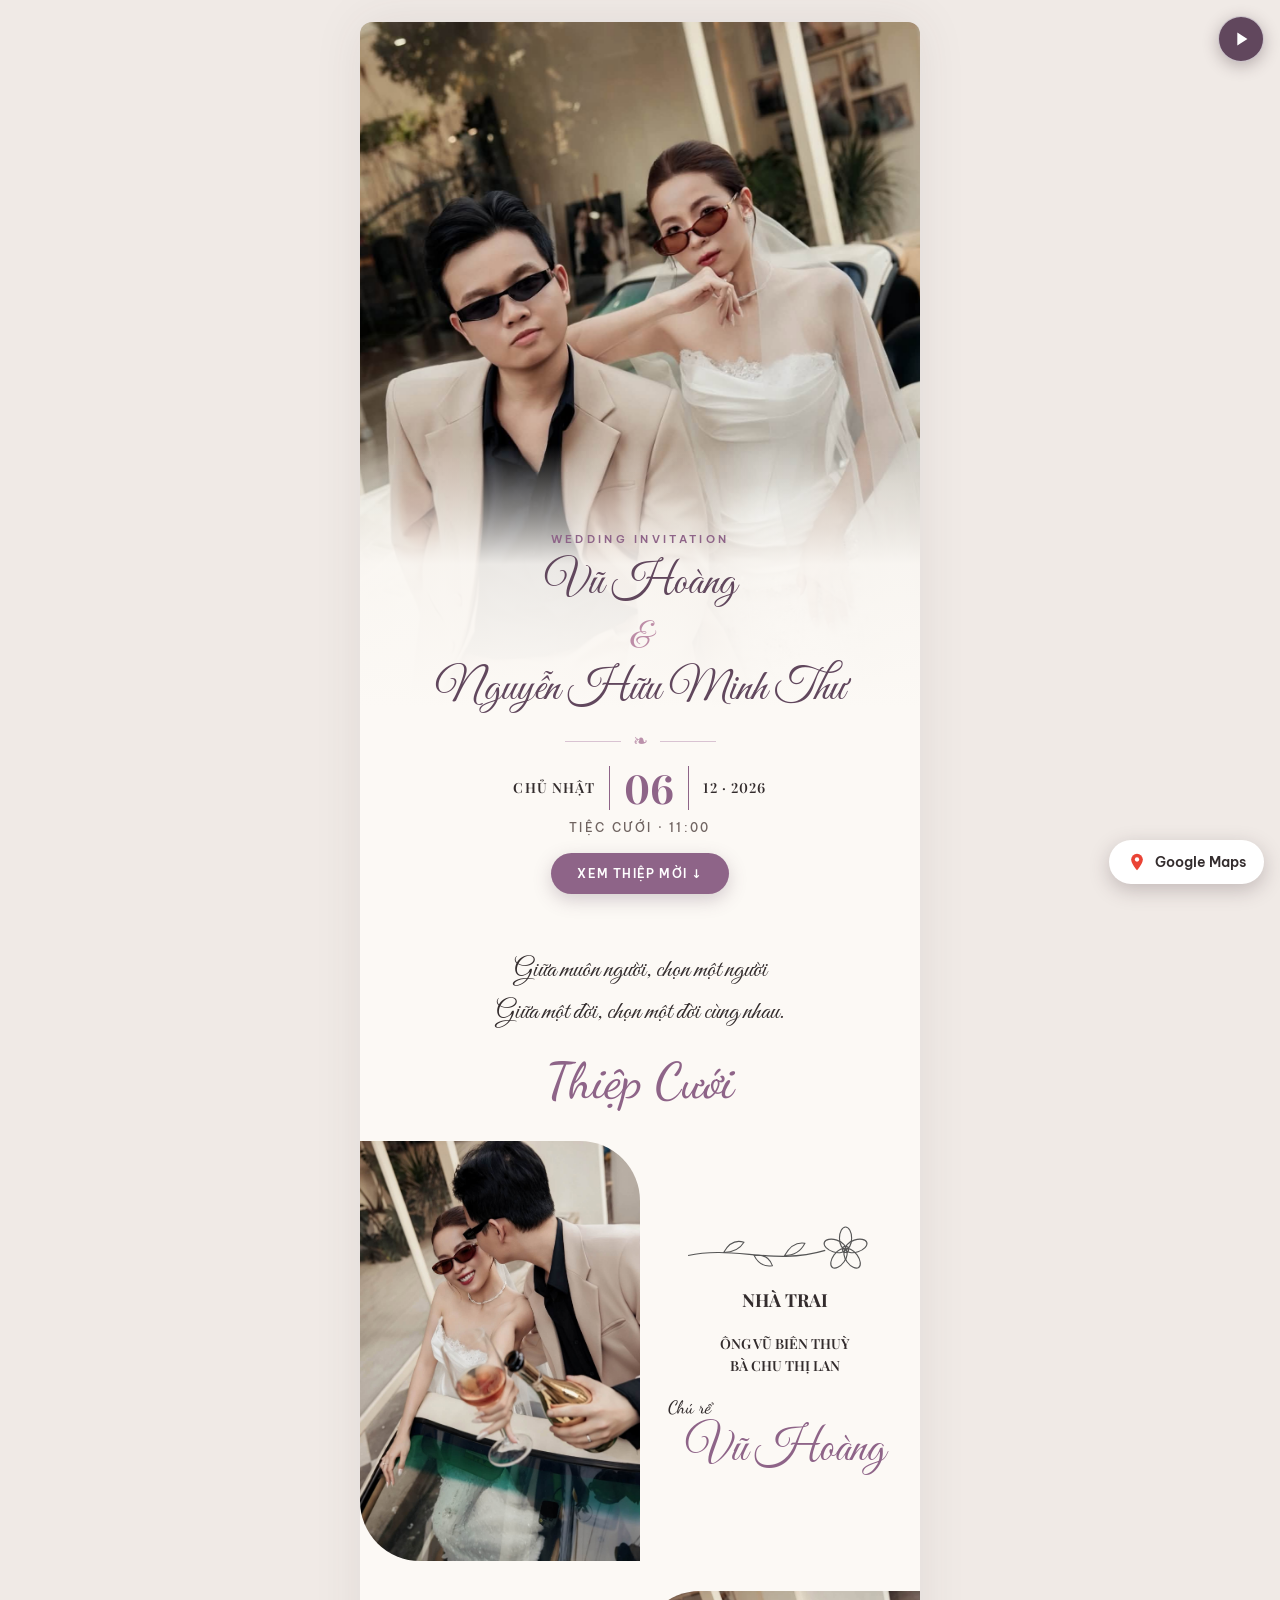
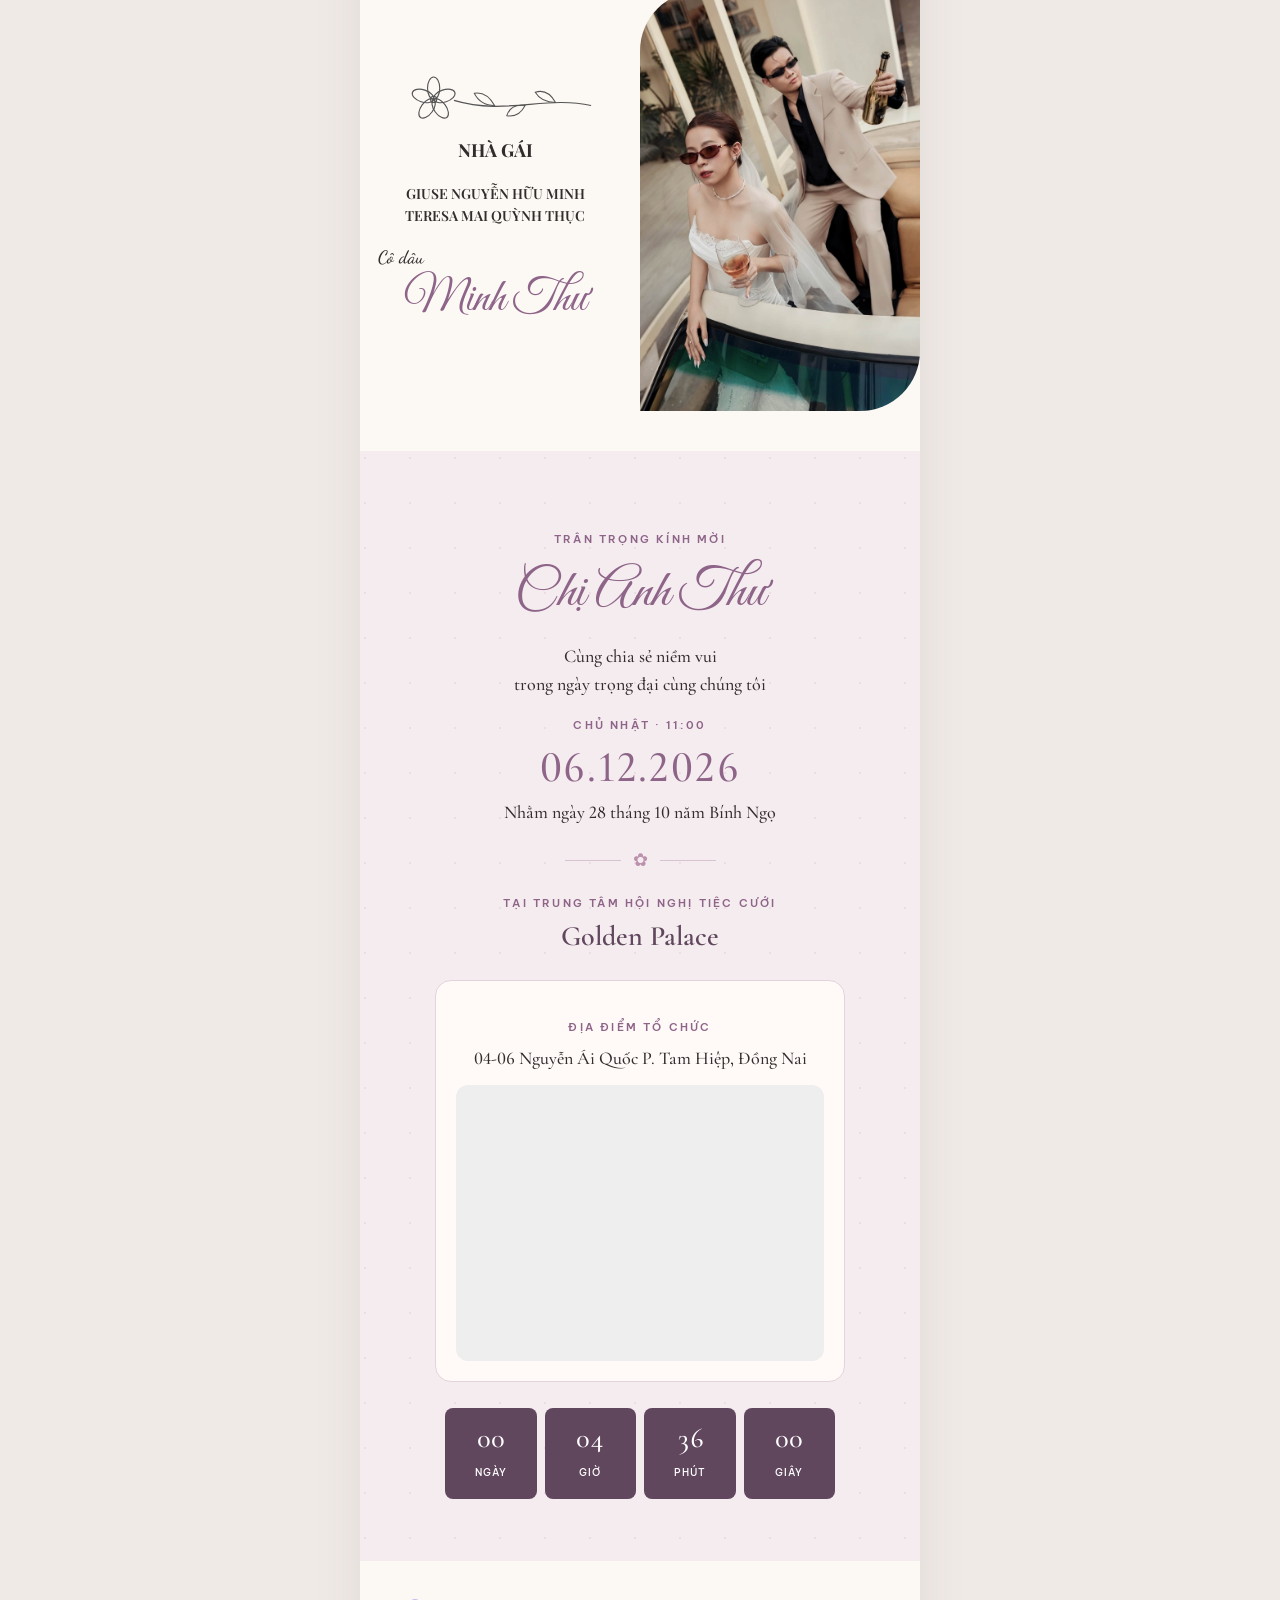
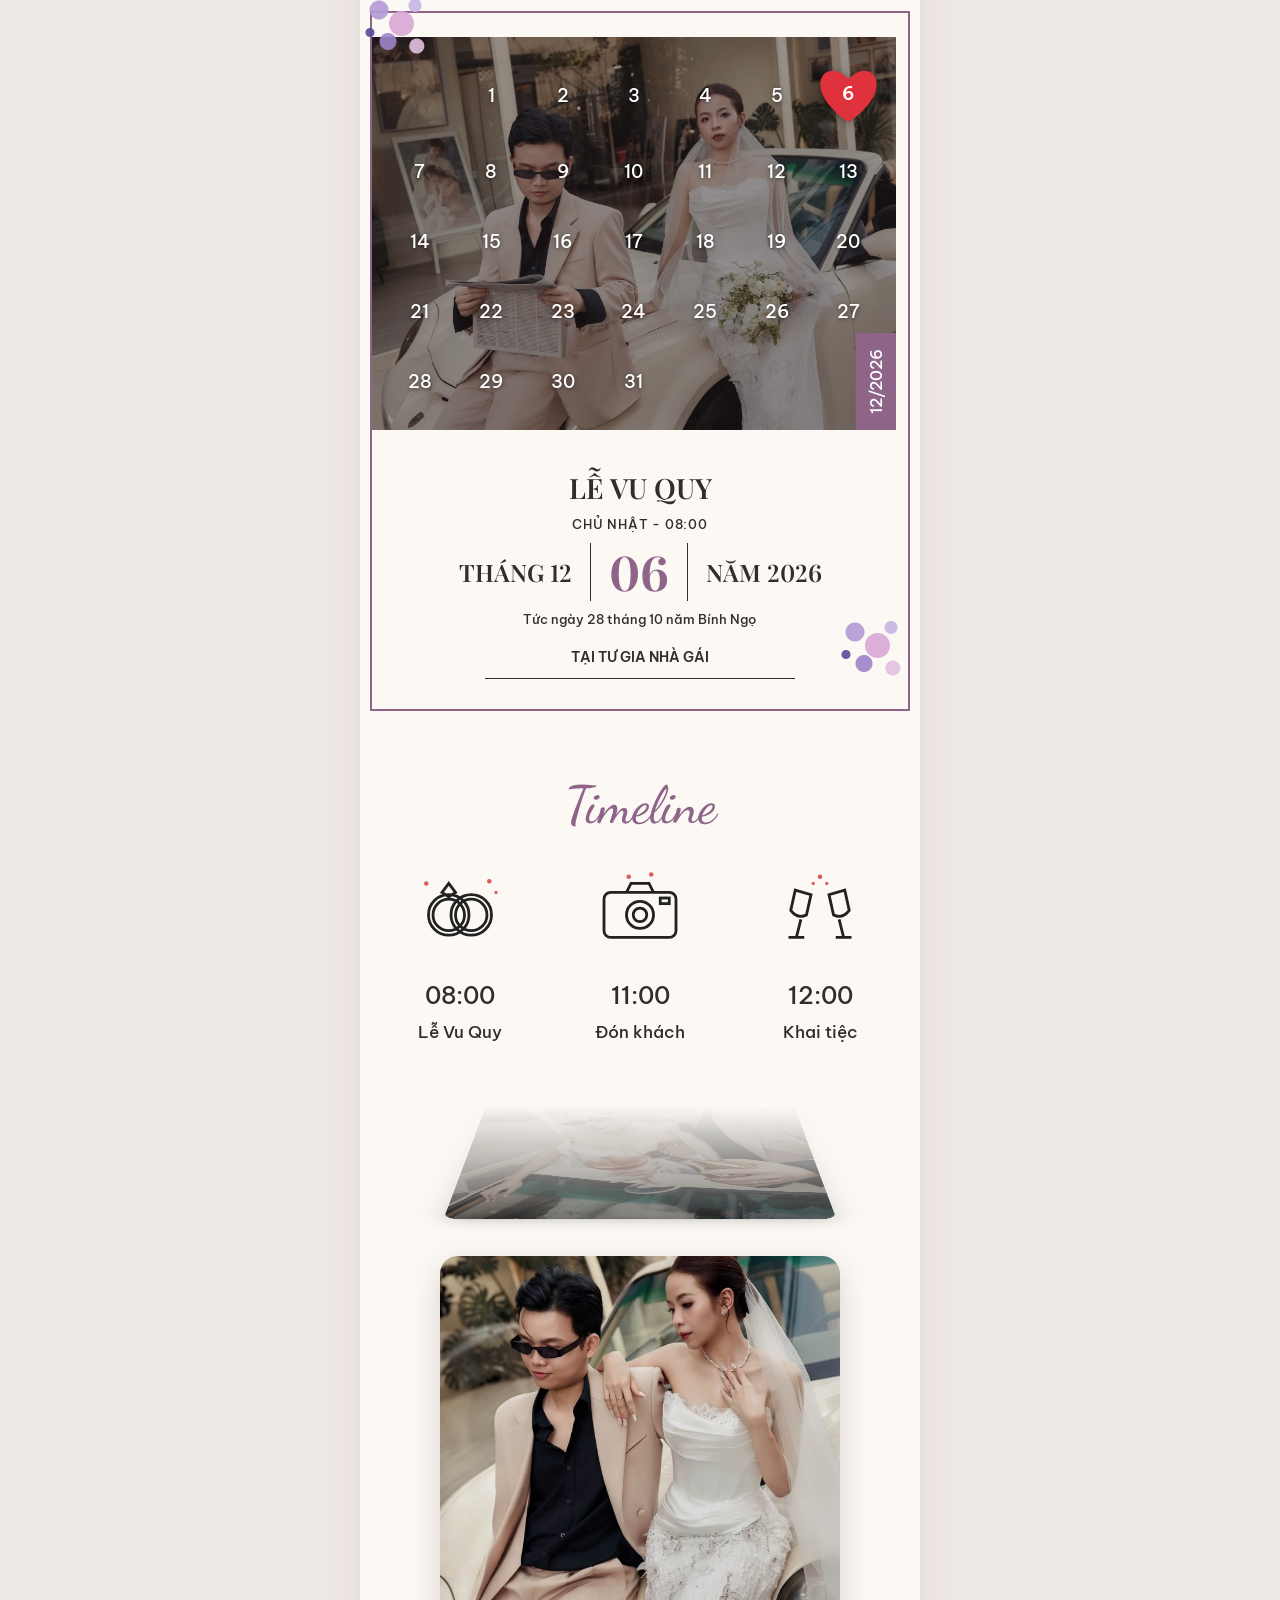
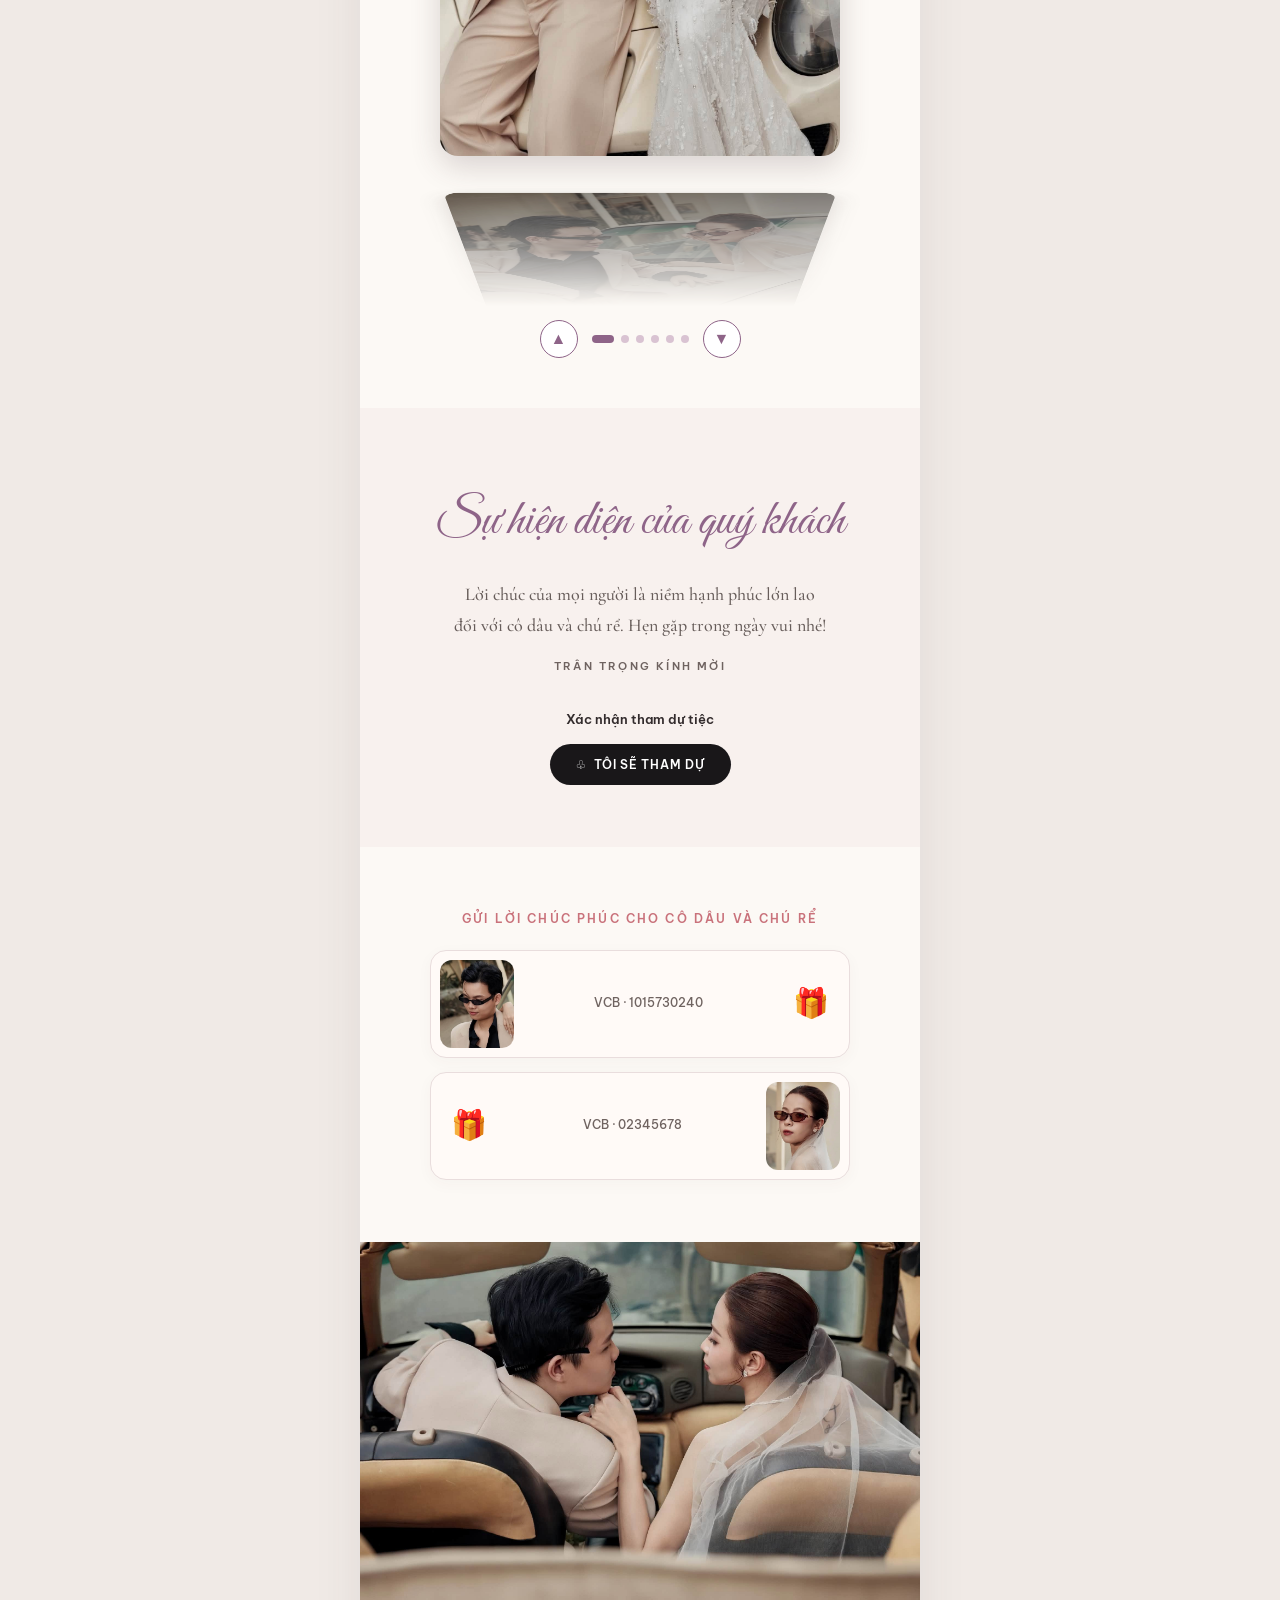
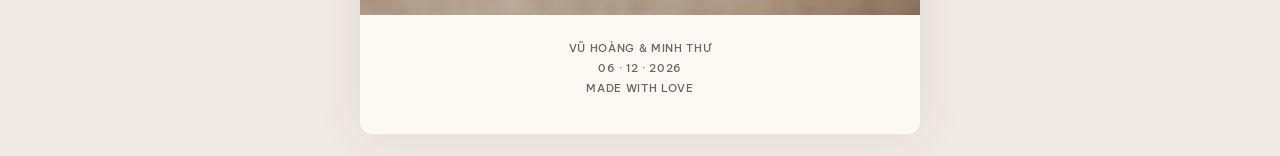
==== commit 211dc3d9: "Change some text, skip intro of song" ====
--- a/index.html
+++ b/index.html
@@ -34,13 +34,13 @@
             <span>12 · 2026</span>
           </div>
           <div class="hero-time caps">Tiệc cưới · 11:00</div>
-          <a class="outline-link" href="#loi-moi">Xem thư mời ↓</a>
+          <a class="outline-link" href="#loi-moi">Xem thiệp mời ↓</a>
         </div>
       </header>
 
       <section class="intro">
-        <p class="intro-quote">Vạn dặm nhân gian, chỉ cần một người<br />Một đời bên nhau, chẳng cần gì hơn</p>
-        <h2 class="intro-title" id="loi-moi">Thiệp Mời Cưới</h2>
+        <p class="intro-quote">Giữa muôn người, chọn một người<br />Giữa một đời, chọn một đời cùng nhau.</p>
+        <h2 class="intro-title" id="loi-moi">Thiệp Cưới</h2>
       </section>
 
       <section class="families">
@@ -97,11 +97,11 @@
         <div class="eyebrow">Trân trọng kính mời</div>
         <h2 class="script guest">Chị Anh Thư</h2>
         <p>Cùng chia sẻ niềm vui<br />trong ngày trọng đại cùng chúng tôi</p>
-        <div class="eyebrow">Chủ nhật · 111:00</div>
+        <div class="eyebrow">Chủ nhật · 11:00</div>
         <div class="event-date">06.12.2026</div>
         <p>Nhằm ngày 28 tháng 10 năm Bính Ngọ</p>
         <div class="divider" aria-hidden="true"><span>✿</span></div>
-        <div class="eyebrow">Tại trung tâm tổ chức tiệc cưới</div>
+        <div class="eyebrow">Tại trung tâm hội nghị tiệc cưới</div>
         <div class="venue">Golden Palace</div>
         <div class="venue-card">
           <div class="eyebrow">Địa điểm tổ chức</div>
@@ -207,32 +207,33 @@
 
       <section class="section rsvp">
         <div class="eyebrow"></div>
-        <h2 class="section-title script">Sự hiện diện của bạn</h2>
+        <h2 class="section-title script">Sự hiện diện của quý khách</h2>
         <p class="quote">
-          Sự hiện diện và lời chúc của mọi người là niềm hạnh phúc lớn lao đối
-          với chúng mình. Hẹn gặp bạn trong ngày vui nhé!
+          Lời chúc của mọi người là niềm hạnh phúc lớn lao đối
+          với cô dâu và chú rể. Hẹn gặp trong ngày vui nhé!
         </p>
         <div class="eyebrow">Trân trọng kính mời</div>
+        </br>
         <strong class="rsvp-label">Xác nhận tham dự tiệc</strong>
         <button type="button" class="button" id="rsvpBtn">
-          ♧&nbsp; Xác nhận tham dự
+          ♧&nbsp; Tôi sẽ tham dự
         </button>
       </section>
 
       <section class="section gifts">
-        <h2 class="gift-title">Gửi quà mừng</h2>
+        <h2 class="gift-title">Gửi lời chúc phúc cho cô dâu và chú rể</h2>
         <div class="gift-list">
           <article class="gift">
             <div class="portrait groom" role="img" aria-label="Chú rể"></div>
             <div class="gift-copy">
-              Chú rể<b>Vũ Hoàng</b><small>MB Bank · 012345678</small>
+              <small>VCB · 1015730240</small>
             </div>
             <div class="gift-icon" aria-hidden="true">🎁</div>
           </article>
           <article class="gift">
             <div class="gift-icon" aria-hidden="true">🎁</div>
             <div class="gift-copy">
-              Cô dâu<b>Nguyễn Hữu Minh Thư</b><small>MB Bank · 02345678</small>
+              <small>VCB · 02345678</small>
             </div>
             <div class="portrait bride" role="img" aria-label="Cô dâu"></div>
           </article>
@@ -248,7 +249,7 @@
       </section>
 
       <footer>
-        Vũ Hoàng &amp; Nguyễn Hữu Minh Thư<br />06 · 12 · 2026<br />Made with
+        Vũ Hoàng &amp; Minh Thư<br />06 · 12 · 2026<br />Made with
         love
       </footer>
     </main>
@@ -265,7 +266,6 @@
       id="bgm"
       src="music/Ed%20Sheeran%20-%20Perfect%20(Official%20Music%20Video)%20-%20Ed%20Sheeran.mp3"
       loop
-      autoplay
       preload="auto"
     ></audio>
     <button type="button" class="music" id="musicBtn" aria-label="Bật nhạc" title="Bật / tắt nhạc">
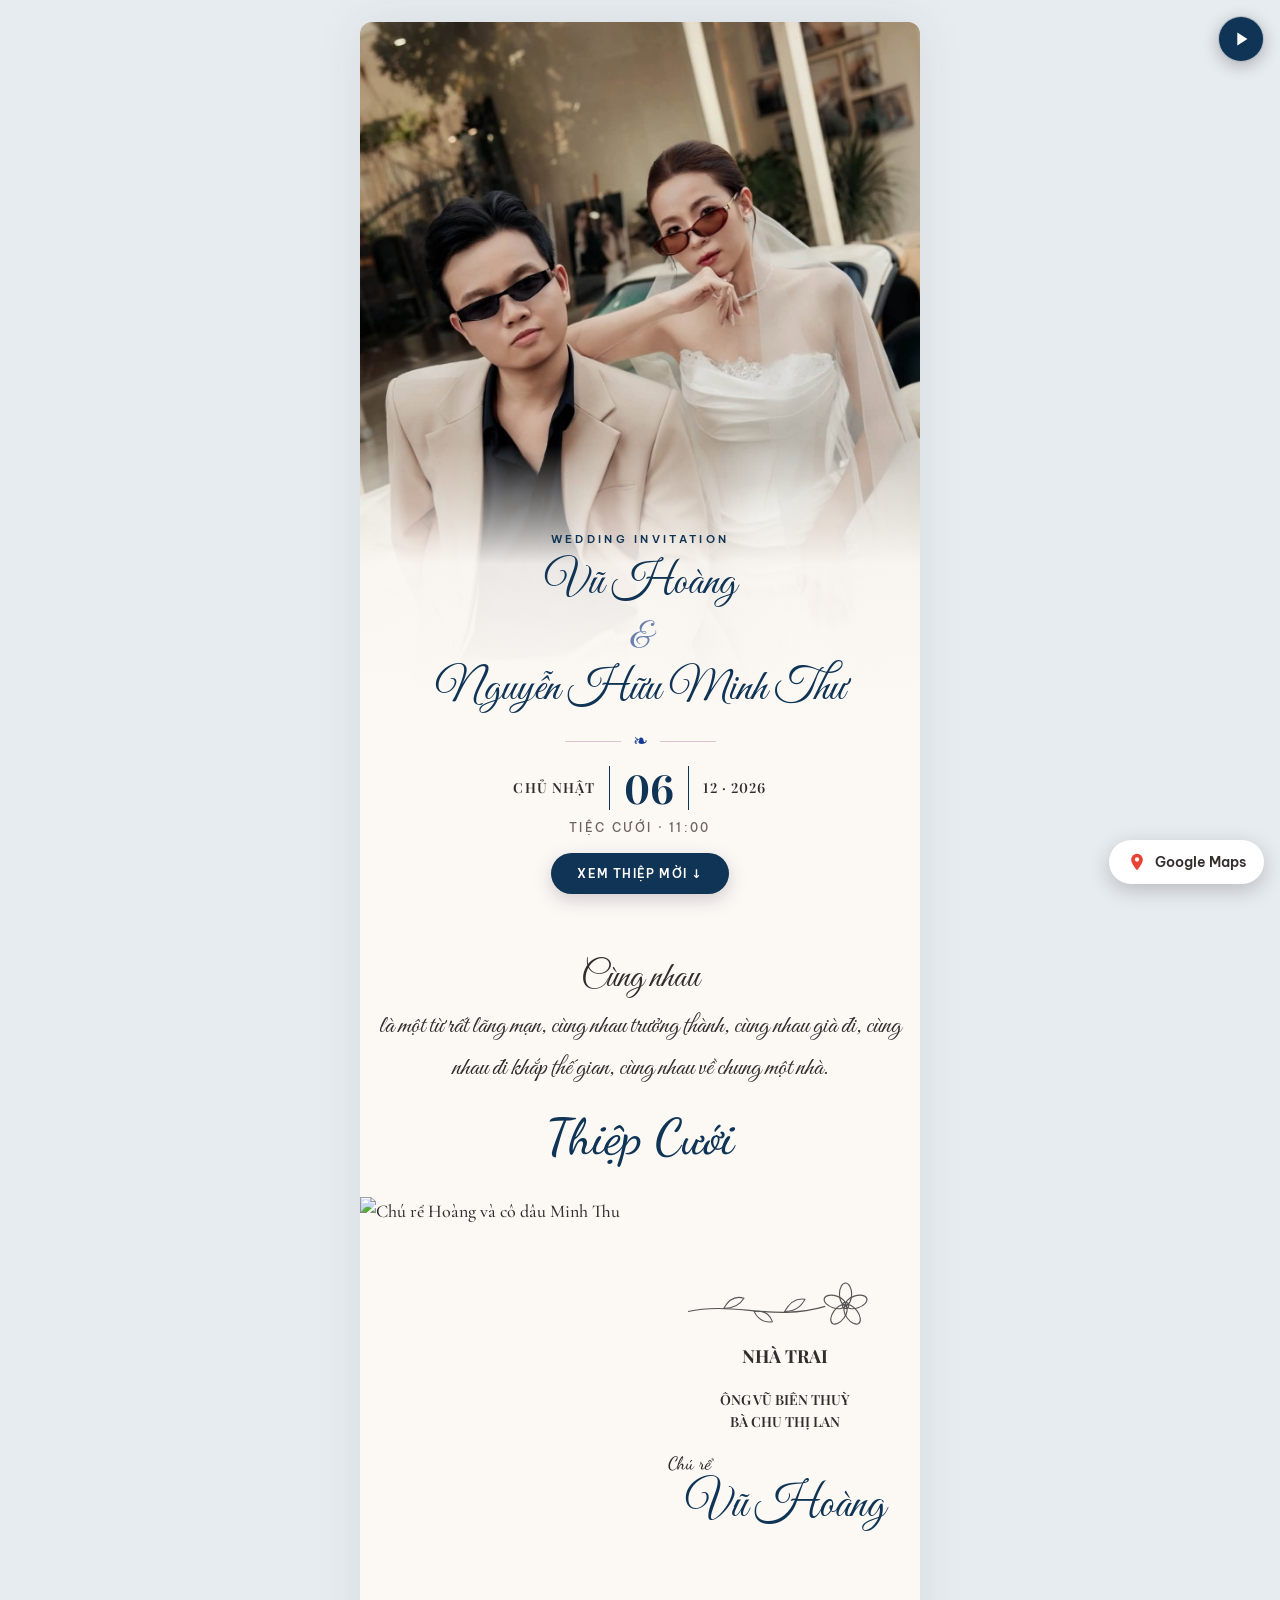
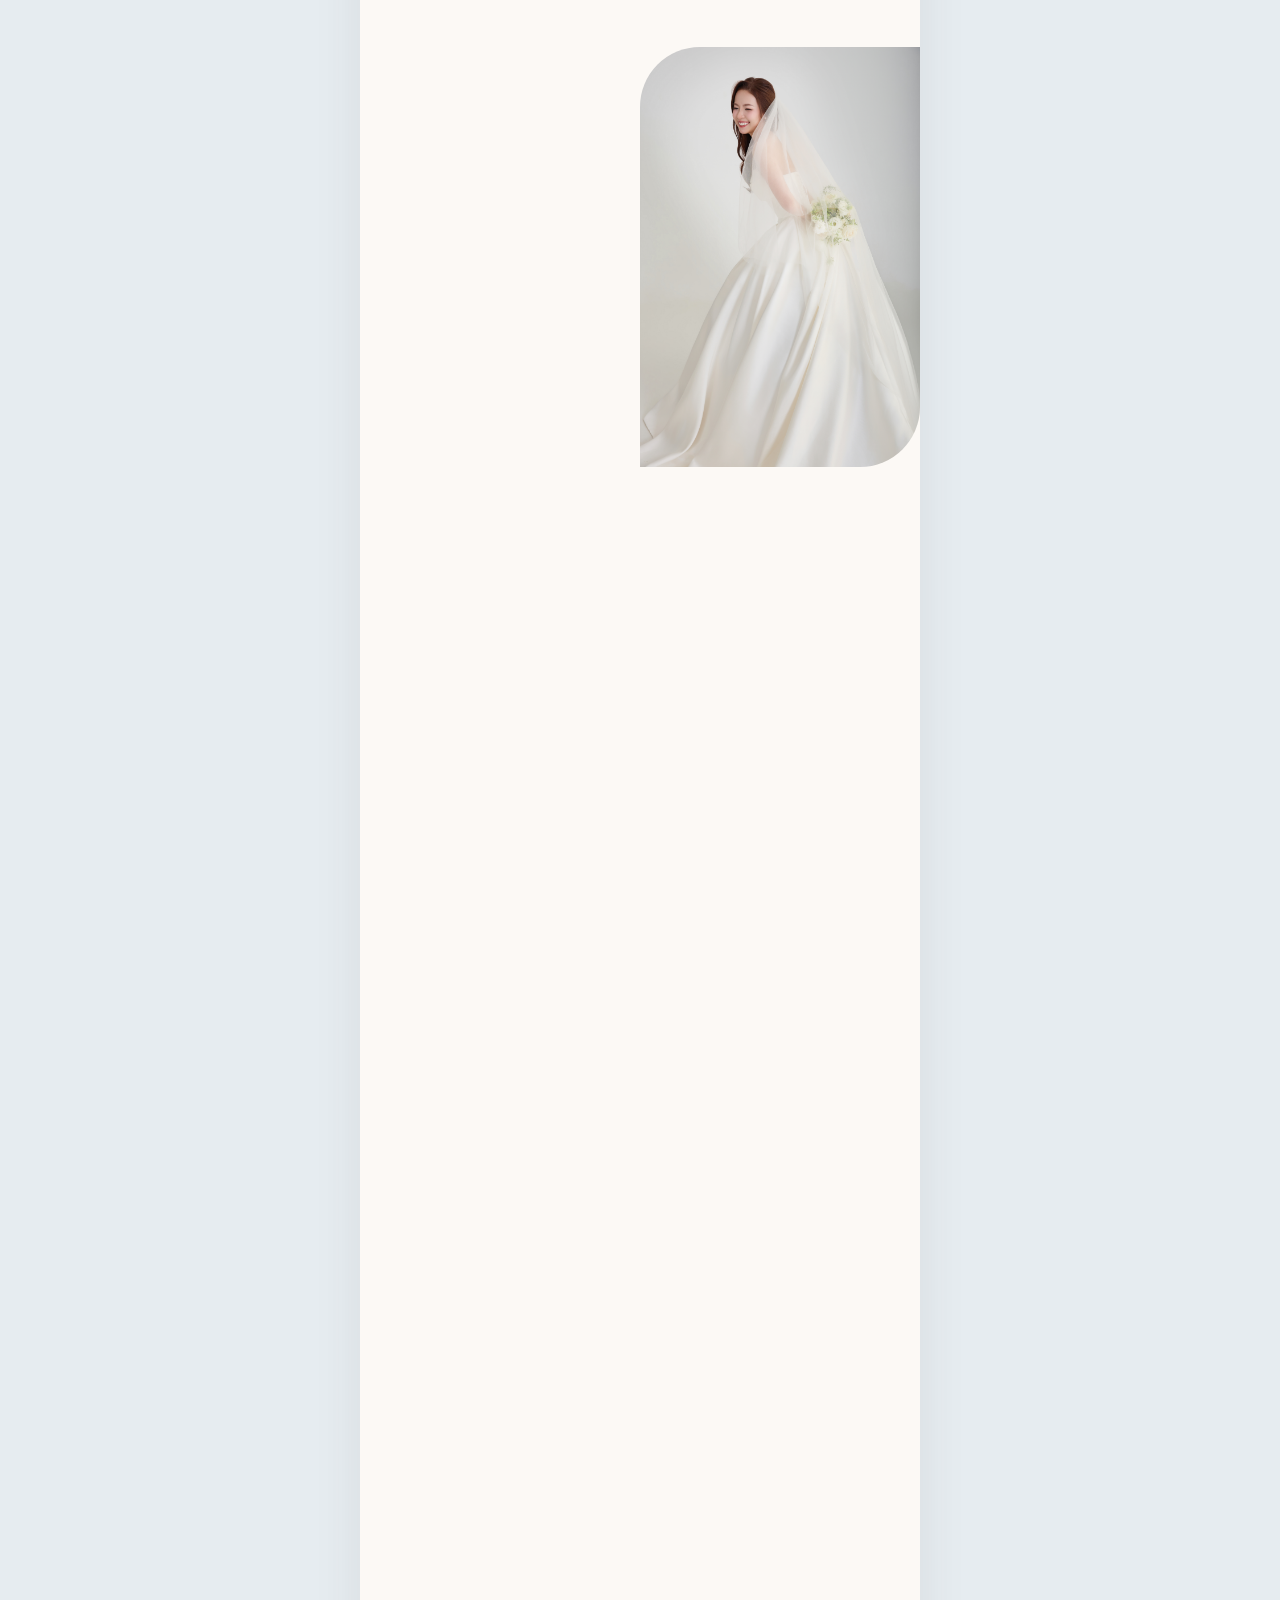
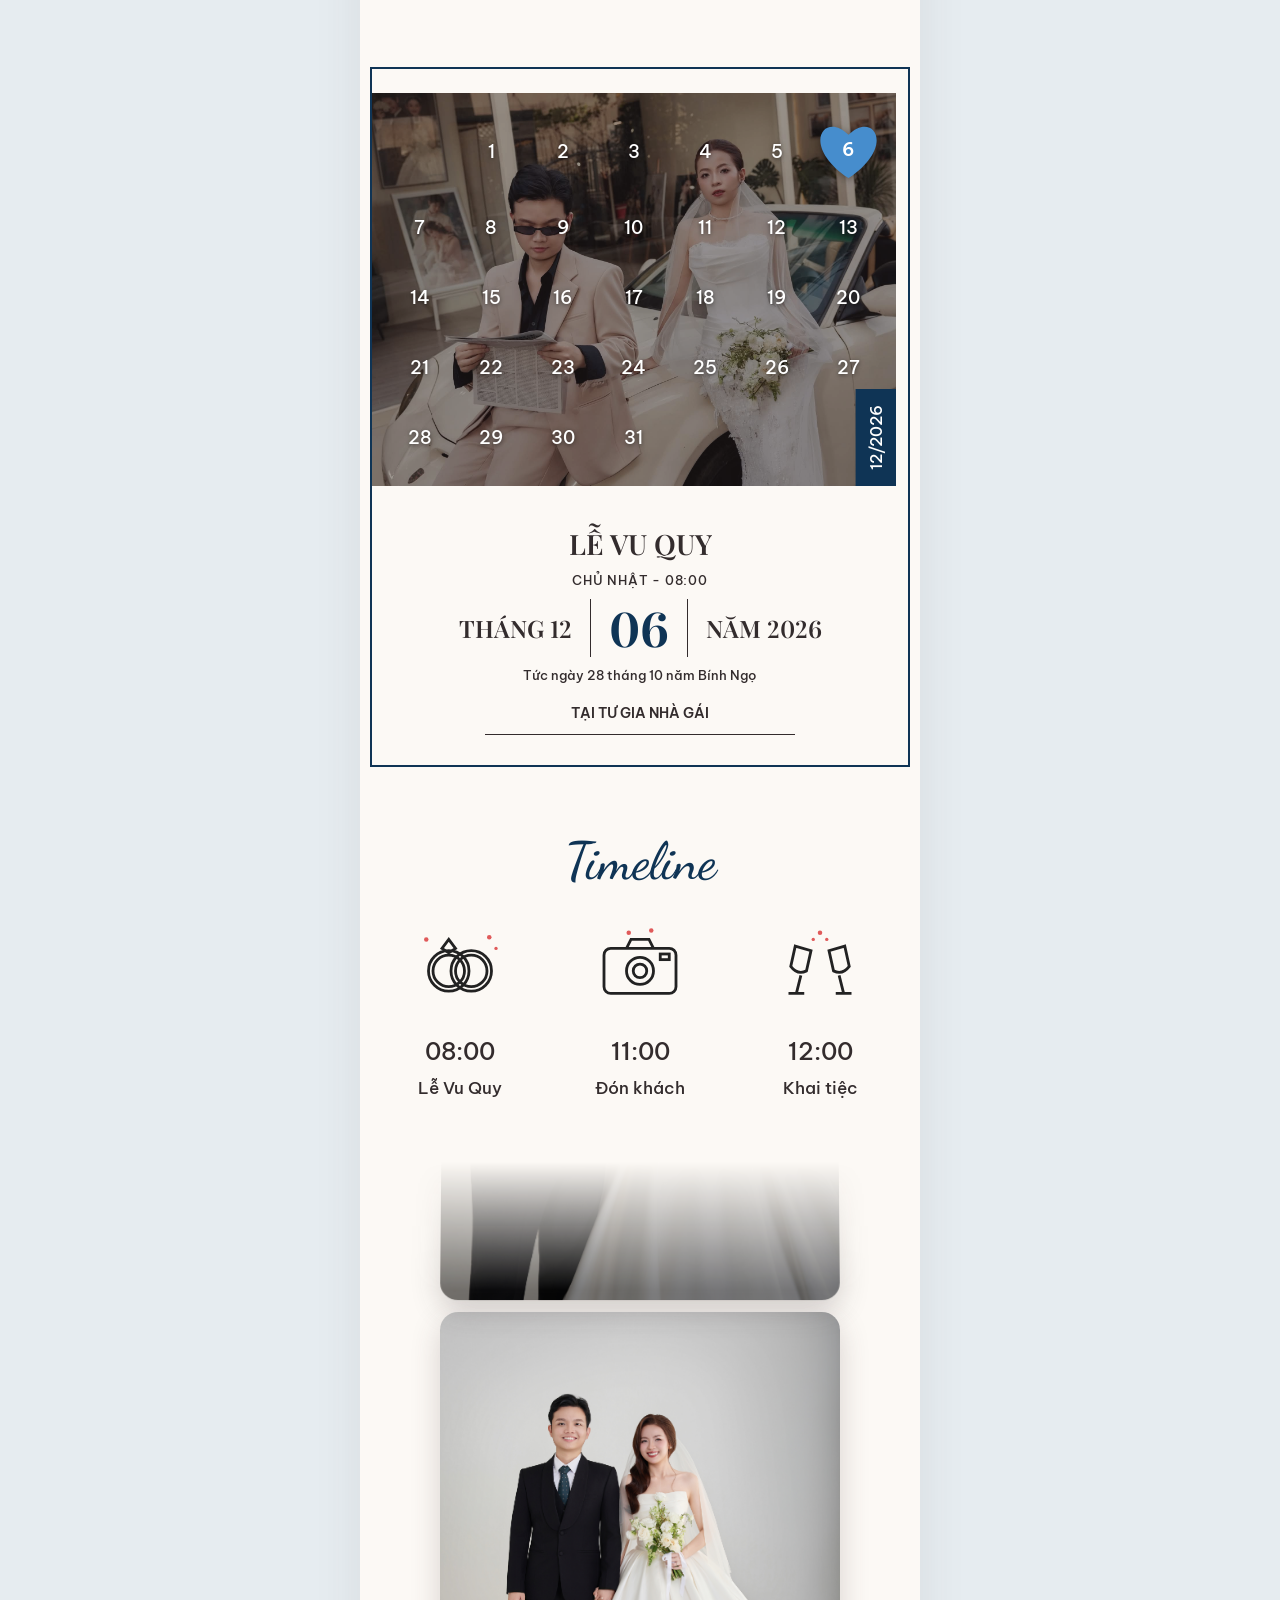
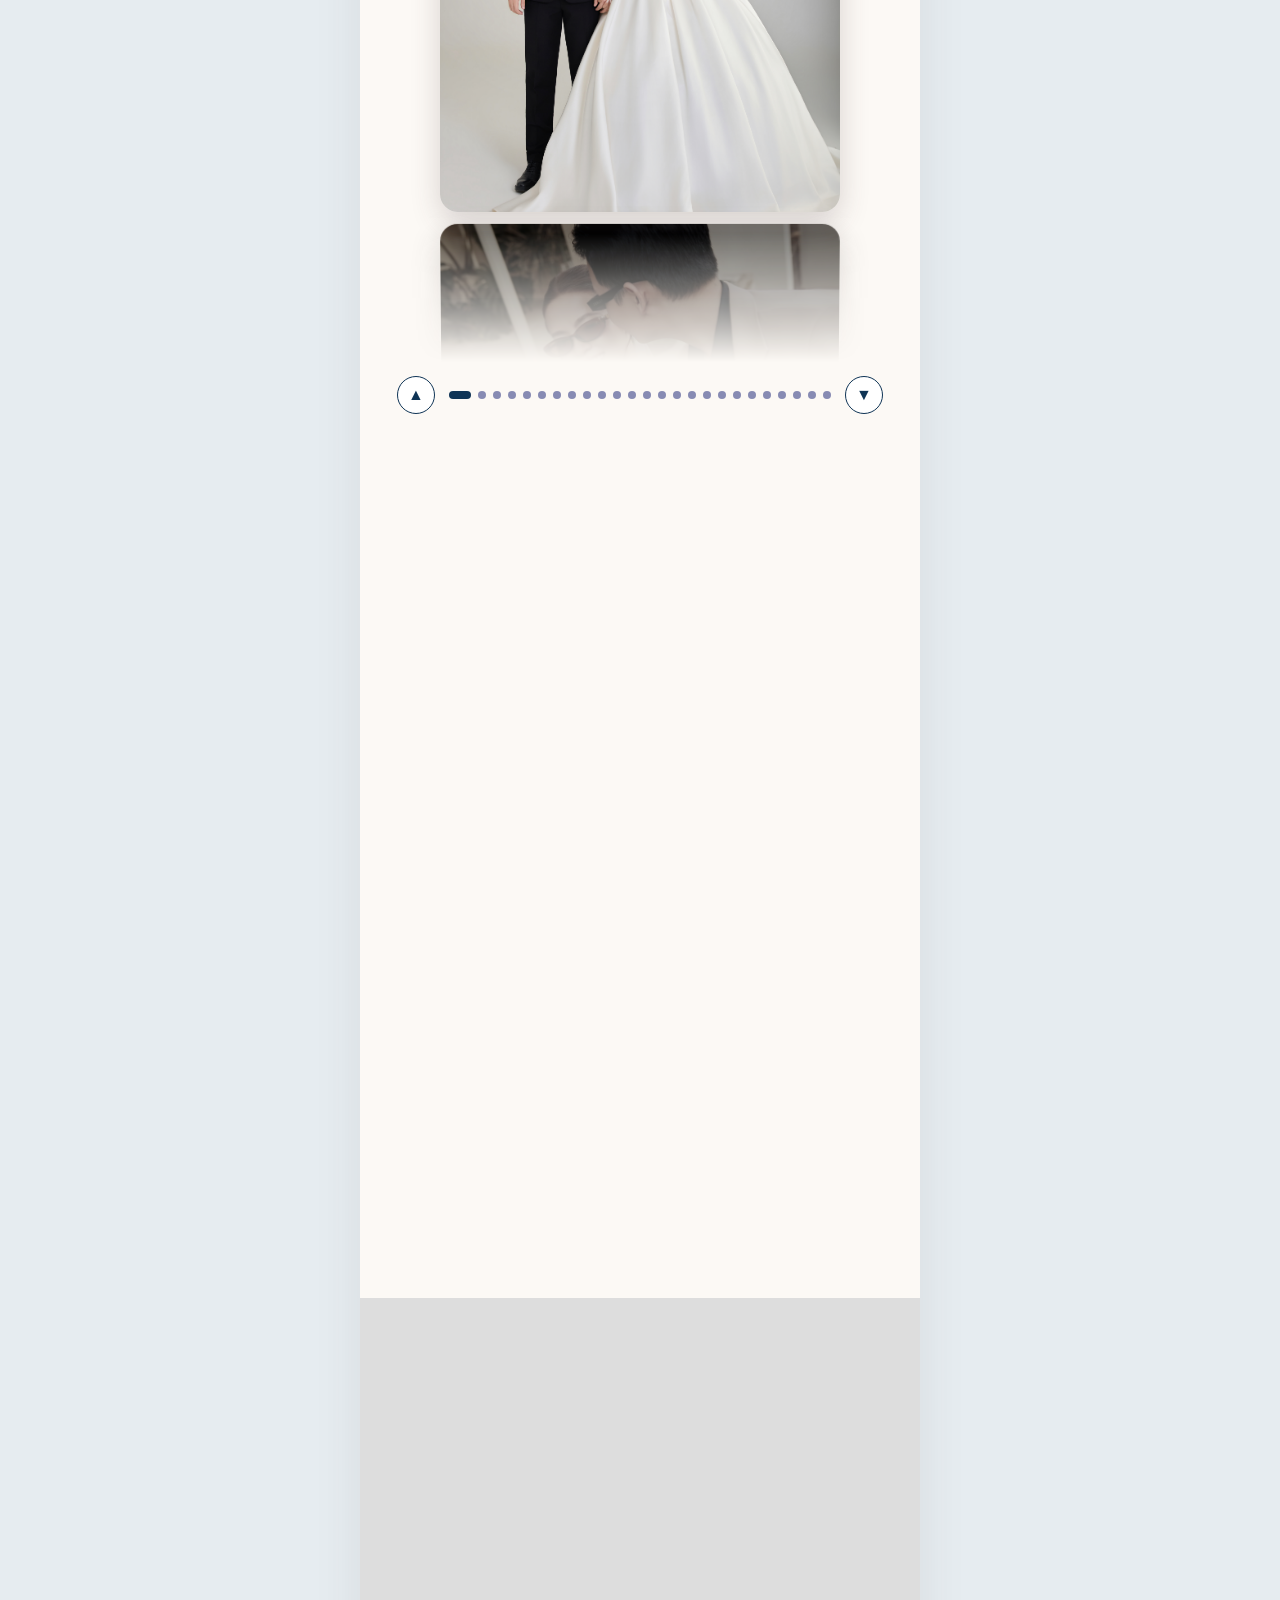
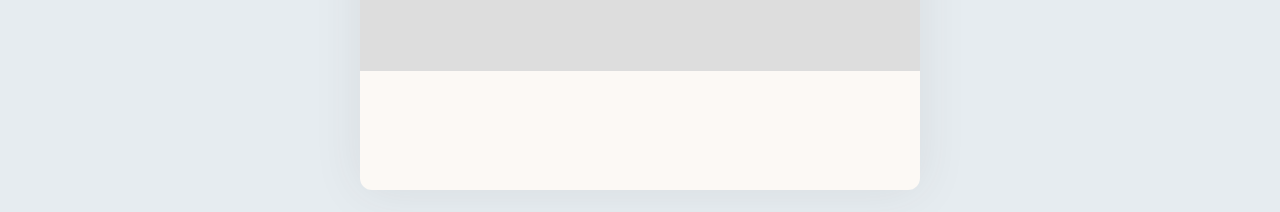
==== commit 431de849: "change pictures, add pic to asset, change main color theme, edit gallery wheel up to 25 pic" ====
--- a/index.html
+++ b/index.html
@@ -39,14 +39,18 @@
       </header>
 
       <section class="intro">
-        <p class="intro-quote">Giữa muôn người, chọn một người<br />Giữa một đời, chọn một đời cùng nhau.</p>
+        <p class="intro-quote high-light">Cùng nhau</p>
+        <p class="intro-quote">
+          là một từ rất lãng mạn, cùng nhau trưởng thành, cùng nhau già đi, 
+          cùng nhau đi khắp thế gian, cùng nhau về chung một nhà.
+        </p>
         <h2 class="intro-title" id="loi-moi">Thiệp Cưới</h2>
       </section>
-
+      
       <section class="families">
         <div class="family-row">
           <div class="family-photo left">
-            <img src="thiep-cuoi-assets/gallery-2.jpg" alt="Chú rể Hoàng và cô dâu Minh Thư" />
+            <img src="thiep-cuoi-assets/TN__2792.JPG" alt="Chú rể Hoàng và cô dâu Minh Thư" />
           </div>
           <div class="family-info">
             <svg class="branch" viewBox="0 0 200 50" aria-hidden="true">
@@ -83,12 +87,12 @@
               </g>
             </svg>
             <h3 class="family-title">NHÀ GÁI</h3>
-            <p class="parents">GIUSE NGUYỄN HỮU MINH<br />TERESA MAI QUỲNH THỤC</p>
+            <p class="parents">ÔNG GIUSE NGUYỄN HỮU MINH<br />BÀ TERESA MAI QUỲNH THỤC</p>
             <p class="role">Cô dâu</p>
             <p class="name">Minh Thư</p>
           </div>
           <div class="family-photo right">
-            <img src="thiep-cuoi-assets/gallery-5.jpg" alt="Cô dâu Minh Thư và chú rể Hoàng" />
+            <img src="thiep-cuoi-assets/TN__2220.JPG" alt="Cô dâu Minh Thư và chú rể Hoàng" />
           </div>
         </div>
       </section>
@@ -123,7 +127,7 @@
 
       <section class="dresscode">
         <div class="calendar-frame">
-          <div class="flower-cluster top-left" aria-hidden="true"></div>
+          <!-- <div class="flower-cluster top-left" aria-hidden="true"></div> -->
           <div class="calendar">
             <img src="thiep-cuoi-assets/gallery-3.jpg" alt="" loading="lazy" />
             <div class="cal-grid" id="calendar"></div>
@@ -140,7 +144,7 @@
             </div>
             <p class="cer-lunar">Tức ngày 28 tháng 10 năm Bính Ngọ</p>
             <p class="cer-place">TẠI TƯ GIA NHÀ GÁI</p>
-            <div class="flower-cluster bottom-right" aria-hidden="true"></div>
+            <!-- <div class="flower-cluster bottom-right" aria-hidden="true"></div> -->
           </div>
         </div>
       </section>
@@ -190,12 +194,31 @@
       <section class="gallery" aria-label="Ảnh cưới" aria-roledescription="carousel">
         <div class="wheel-stage">
           <div class="wheel" id="wheel">
-            <img class="wheel-slide" style="--i: 0" src="thiep-cuoi-assets/gallery-1.jpg" alt="Ảnh cưới Minh Thư và Hoàng 1" />
-            <img class="wheel-slide" style="--i: 1" src="thiep-cuoi-assets/gallery-2.jpg" alt="Ảnh cưới Minh Thư và Hoàng 2" />
-            <img class="wheel-slide" style="--i: 2" src="thiep-cuoi-assets/gallery-3.jpg" alt="Ảnh cưới Minh Thư và Hoàng 3" />
-            <img class="wheel-slide" style="--i: 3" src="thiep-cuoi-assets/gallery-4.jpg" alt="Ảnh cưới Minh Thư và Hoàng 4" />
-            <img class="wheel-slide" style="--i: 4" src="thiep-cuoi-assets/gallery-5.jpg" alt="Ảnh cưới Minh Thư và Hoàng 5" />
-            <img class="wheel-slide" style="--i: 5" src="thiep-cuoi-assets/gallery-6.jpg" alt="Ảnh cưới Minh Thư và Hoàng 6" />
+            <img class="wheel-slide" style="--i: 0" src="thiep-cuoi-assets/wheel-1.jpg" alt="Ảnh cưới Minh Thư và Hoàng 1" />
+            <img class="wheel-slide" style="--i: 1" src="thiep-cuoi-assets/wheel-2.jpg" alt="Ảnh cưới Minh Thư và Hoàng 2" />
+            <img class="wheel-slide" style="--i: 2" src="thiep-cuoi-assets/wheel-3.jpg" alt="Ảnh cưới Minh Thư và Hoàng 3" />
+            <img class="wheel-slide" style="--i: 3" src="thiep-cuoi-assets/wheel-4.jpg" alt="Ảnh cưới Minh Thư và Hoàng 4" />
+            <img class="wheel-slide" style="--i: 4" src="thiep-cuoi-assets/wheel-5.jpg" alt="Ảnh cưới Minh Thư và Hoàng 5" />
+            <img class="wheel-slide" style="--i: 5" src="thiep-cuoi-assets/wheel-6.jpg" alt="Ảnh cưới Minh Thư và Hoàng 6" />
+            <img class="wheel-slide" style="--i: 6" src="thiep-cuoi-assets/wheel-7.jpg" alt="Ảnh cưới Minh Thư và Hoàng 7" />
+            <img class="wheel-slide" style="--i: 7" src="thiep-cuoi-assets/wheel-8.jpg" alt="Ảnh cưới Minh Thư và Hoàng 8" />
+            <img class="wheel-slide" style="--i: 8" src="thiep-cuoi-assets/wheel-9.jpg" alt="Ảnh cưới Minh Thư và Hoàng 9" />
+            <img class="wheel-slide" style="--i: 9" src="thiep-cuoi-assets/wheel-10.jpg" alt="Ảnh cưới Minh Thư và Hoàng 10" />
+            <img class="wheel-slide" style="--i: 10" src="thiep-cuoi-assets/wheel-11.jpg" alt="Ảnh cưới Minh Thư và Hoàng 11" />
+            <img class="wheel-slide" style="--i: 11" src="thiep-cuoi-assets/wheel-12.jpg" alt="Ảnh cưới Minh Thư và Hoàng 12" />
+            <img class="wheel-slide" style="--i: 12" src="thiep-cuoi-assets/wheel-13.jpg" alt="Ảnh cưới Minh Thư và Hoàng 13" />
+            <img class="wheel-slide" style="--i: 13" src="thiep-cuoi-assets/wheel-14.jpg" alt="Ảnh cưới Minh Thư và Hoàng 14" />
+            <img class="wheel-slide" style="--i: 14" src="thiep-cuoi-assets/wheel-15.jpg" alt="Ảnh cưới Minh Thư và Hoàng 15" />
+            <img class="wheel-slide" style="--i: 15" src="thiep-cuoi-assets/wheel-16.jpg" alt="Ảnh cưới Minh Thư và Hoàng 16" />
+            <img class="wheel-slide" style="--i: 16" src="thiep-cuoi-assets/wheel-17.jpg" alt="Ảnh cưới Minh Thư và Hoàng 17" />
+            <img class="wheel-slide" style="--i: 17" src="thiep-cuoi-assets/wheel-18.jpg" alt="Ảnh cưới Minh Thư và Hoàng 18" />
+            <img class="wheel-slide" style="--i: 18" src="thiep-cuoi-assets/wheel-19.jpg" alt="Ảnh cưới Minh Thư và Hoàng 19" />
+            <img class="wheel-slide" style="--i: 19" src="thiep-cuoi-assets/wheel-20.jpg" alt="Ảnh cưới Minh Thư và Hoàng 20" />
+            <img class="wheel-slide" style="--i: 20" src="thiep-cuoi-assets/wheel-21.jpg" alt="Ảnh cưới Minh Thư và Hoàng 21" />
+            <img class="wheel-slide" style="--i: 21" src="thiep-cuoi-assets/wheel-22.jpg" alt="Ảnh cưới Minh Thư và Hoàng 22" />
+            <img class="wheel-slide" style="--i: 22" src="thiep-cuoi-assets/wheel-23.jpg" alt="Ảnh cưới Minh Thư và Hoàng 23" />
+            <img class="wheel-slide" style="--i: 23" src="thiep-cuoi-assets/wheel-24.jpg" alt="Ảnh cưới Minh Thư và Hoàng 24" />
+            <img class="wheel-slide" style="--i: 24" src="thiep-cuoi-assets/wheel-25.jpg" alt="Ảnh cưới Minh Thư và Hoàng 25" />
           </div>
         </div>
         <div class="wheel-nav">
@@ -226,14 +249,14 @@
           <article class="gift">
             <div class="portrait groom" role="img" aria-label="Chú rể"></div>
             <div class="gift-copy">
-              <small>VCB · 1015730240</small>
+              <small>VCB · QR code ➡ </small>
             </div>
-            <div class="gift-icon" aria-hidden="true">🎁</div>
+            <button type="button" class="gift-icon" aria-label="Hiện mã QR chú rể">🎁</button>
           </article>
           <article class="gift">
-            <div class="gift-icon" aria-hidden="true">🎁</div>
+            <button type="button" class="gift-icon" aria-label="Hiện mã QR cô dâu">🎁</button>
             <div class="gift-copy">
-              <small>VCB · 02345678</small>
+              <small> ⬅ VCB · QR code </small>
             </div>
             <div class="portrait bride" role="img" aria-label="Cô dâu"></div>
           </article>
@@ -256,7 +279,7 @@
 
     <div class="lightbox" id="lightbox" role="dialog" aria-modal="true" aria-label="Xem ảnh lớn">
       <button type="button" aria-label="Đóng">×</button
-      ><img alt="Ảnh cưới phóng to" />
+      ><img alt="Ảnh phóng to" />
     </div>
     <div class="toast" id="toast" role="status" aria-live="polite"></div>
     <div class="petals" id="petals" aria-hidden="true"></div>
--- a/css/style.css
+++ b/css/style.css
@@ -29,7 +29,7 @@
 body {
   margin: 0;
   color: var(--ink);
-  background: #f0eae6;
+  background: #e6ecf0;
   font-family: var(--font-serif);
   font-size: 18px;
   font-weight: 500;
@@ -49,7 +49,7 @@
   max-width: 100%;
 }
 :focus-visible {
-  outline: 2px solid var(--plum);
+  outline: 2px solid #0f3455;
   outline-offset: 3px;
 }
 
@@ -69,13 +69,13 @@
   line-height: 1.6;
   letter-spacing: 0.2em;
   text-transform: uppercase;
-  color: var(--plum);
+  color: #0f3455;
 }
 .script {
   font-family: var(--font-script);
   font-weight: 400;
   line-height: 1.35;
-  color: var(--plum);
+  color: #0f3455;
 }
 .note {
   font-family: var(--font-sans);
@@ -102,7 +102,7 @@
   justify-content: center;
   gap: 12px;
   margin: 20px auto;
-  color: #bb91ab;
+  color: #143896;
 }
 .divider::before,
 .divider::after {
@@ -113,6 +113,10 @@
 }
 .divider span {
   font-size: 18px;
+}
+
+.high-light {
+  font-size: 35px !important;
 }
 
 /* Hero */
@@ -167,13 +171,14 @@
   font-weight: 400;
   white-space: nowrap;
   line-height: 1.2;
-  color: var(--plum-dark);
+  /* color: #0f3455; */
+  color: #0f3455;
 }
 .amp {
   font-family: var(--font-script);
   font-size: 0.8em;
   line-height: 1;
-  color: #bd8da7;
+  color: #6a81ae;
 }
 .hero-date {
   display: flex;
@@ -190,13 +195,13 @@
   padding: 0 14px;
 }
 .hero-date .day {
-  border-left: 1px solid var(--plum);
-  border-right: 1px solid var(--plum);
+  border-left: 1px solid #0f3455;
+  border-right: 1px solid #0f3455;
   font-size: 40px;
   font-weight: 700;
   line-height: 1.1;
   letter-spacing: 0;
-  color: var(--plum);
+  color: #0f3455;
 }
 .hero-time {
   margin: 8px 0 16px;
@@ -213,7 +218,7 @@
   padding: 11px 26px;
   border: 0;
   border-radius: 999px;
-  background: var(--plum);
+  background: #0f3455;
   box-shadow: 0 6px 18px #61475d40;
   font-family: var(--font-sans);
   font-size: 12px;
@@ -225,7 +230,7 @@
   transition: background-color 0.2s;
 }
 .outline-link:hover {
-  background: var(--plum-dark);
+  background: #0f3455;
 }
 
 /* Intro */
@@ -245,7 +250,7 @@
   font-weight: 500;
   font-size: clamp(36px, 9.5vw, 50px);
   line-height: 1.2;
-  color: var(--plum);
+  color: #0f3455;
 }
 
 /* Families */
@@ -315,12 +320,12 @@
   font-size: clamp(34px, 9vw, 46px);
   line-height: 1.2;
   white-space: nowrap;
-  color: var(--plum);
+  color: #0f3455;
 }
 
 /* Invitation */
 .invite {
-  background: #f4ecef
+  background: none
     url("data:image/svg+xml,%3Csvg xmlns='http://www.w3.org/2000/svg' width='45' height='45' viewBox='0 0 45 45'%3E%3Ccircle cx='5' cy='7' r='1' fill='%23ddb8d0' opacity='.4'/%3E%3C/svg%3E");
 }
 .invite .guest {
@@ -340,14 +345,14 @@
   font-weight: 500;
   line-height: 1.2;
   letter-spacing: 0.04em;
-  color: var(--plum);
+  color: #0f3455;
 }
 .venue {
   margin: 6px 0;
   font-size: 28px;
   font-weight: 600;
   line-height: 1.25;
-  color: var(--plum-dark);
+  color: #0f3455;
 }
 .venue-card {
   max-width: 410px;
@@ -385,7 +390,7 @@
   letter-spacing: 0.08em;
   text-decoration: none;
   text-transform: uppercase;
-  color: var(--plum);
+  color: #0f3455;
 }
 .countdown {
   display: grid;
@@ -397,7 +402,7 @@
 .countdown div {
   padding: 14px 6px;
   border-radius: 8px;
-  background: var(--plum-dark);
+  background: #0f3455;
   color: #fff;
 }
 .countdown strong {
@@ -424,7 +429,7 @@
   position: relative;
   margin: 0 10px;
   padding: 24px 0;
-  border: 2px solid var(--plum);
+  border: 2px solid #0f3455;
 }
 .calendar {
   position: relative;
@@ -473,7 +478,7 @@
   position: absolute;
   inset: -10px -12px -8px;
   z-index: -1;
-  background: url("data:image/svg+xml,%3Csvg xmlns='http://www.w3.org/2000/svg' viewBox='0 0 24 22'%3E%3Cpath d='M12 21 C-6 9 3 -4 12 5 C21 -4 30 9 12 21Z' fill='%23e0323c'/%3E%3C/svg%3E")
+  background: url("data:image/svg+xml,%3Csvg xmlns='http://www.w3.org/2000/svg' viewBox='0 0 24 22'%3E%3Cpath d='M12 21 C-6 9 3 -4 12 5 C21 -4 30 9 12 21Z' fill='%23468dcd'/%3E%3C/svg%3E")
     center / contain no-repeat;
   filter: drop-shadow(0 2px 4px #0006);
   animation: beat 1.4s ease-in-out infinite;
@@ -484,7 +489,7 @@
   bottom: 0;
   z-index: 2;
   padding: 16px 8px;
-  background: var(--plum);
+  background: #0f3455;
   color: #fff;
   font-family: var(--font-sans);
   font-size: 16px;
@@ -525,7 +530,7 @@
   font-size: clamp(38px, 11vw, 48px);
   font-weight: 700;
   line-height: 1.2;
-  color: var(--plum);
+  color: #0f3455;
 }
 .cer-lunar {
   margin: 8px 0 12px;
@@ -584,7 +589,7 @@
   font-weight: 500;
   font-size: clamp(42px, 11vw, 52px);
   line-height: 1.2;
-  color: var(--plum);
+  color: #0f3455;
 }
 .tl-items {
   display: flex;
@@ -610,13 +615,13 @@
   font-size: clamp(14px, 4vw, 17px);
 }
 
-/* Gallery – vòng đu quay dọc */
+/* Gallery – vòng đu quay dọc 25 ảnh */
 .gallery {
   --w: min(78vw, 400px);
   --h: calc(var(--w) * 1.25);
-  /* bán kính cho 6 ảnh: (h/2) / tan(30deg), cộng thêm khoảng hở giữa các ảnh */
+  /* Bán kính cho 25 ảnh: (h/2) / tan(180deg/25), cộng thêm khoảng hở. */
   --gap: 48px;
-  --r: calc(var(--h) * 0.866 + var(--gap));
+  --r: calc(var(--h) * 3.958 + var(--gap));
   padding: 10px 0 50px;
   text-align: center;
 }
@@ -626,7 +631,7 @@
   justify-content: center;
   height: calc(var(--h) * 1.6);
   overflow: hidden;
-  perspective: 1400px;
+  perspective: 6000px;
   cursor: grab;
   user-select: none;
   touch-action: pan-y;
@@ -657,7 +662,8 @@
   backface-visibility: hidden;
   box-shadow: 0 10px 30px #49353b33;
   filter: brightness(0.55) saturate(0.8);
-  transform: rotateX(calc(var(--i) * 60deg)) translateZ(var(--r));
+  transform:
+    rotateX(calc(var(--i) * var(--step-angle, 14.4deg))) translateZ(var(--r));
   transition: filter 0.8s ease;
   cursor: pointer;
 }
@@ -678,16 +684,16 @@
   width: 38px;
   height: 38px;
   padding: 0;
-  border: 1px solid var(--plum);
+  border: 1px solid #0f3455;
   border-radius: 50%;
   background: #fff;
-  color: var(--plum);
+  color: #0f3455;
   font-size: 16px;
   cursor: pointer;
   transition: background-color 0.2s, color 0.2s;
 }
 .wheel-btn:hover {
-  background: var(--plum);
+  background: #0f3455;
   color: #fff;
 }
 .wheel-dots {
@@ -700,18 +706,18 @@
   padding: 0;
   border: 0;
   border-radius: 999px;
-  background: #d9c3d2;
+  background: #878bb3;
   cursor: pointer;
   transition: width 0.3s, background-color 0.3s;
 }
 .wheel-dots button.active {
   width: 22px;
-  background: var(--plum);
+  background: #0f3455;
 }
 
 /* RSVP */
 .rsvp {
-  background: #f8f1ee;
+  /* background: #f8f1ee; */
 }
 .rsvp .quote {
   max-width: 420px;
@@ -749,7 +755,7 @@
   transition: background-color 0.2s;
 }
 .button:hover {
-  background: var(--plum-dark);
+  background: #0f3455;
 }
 
 /* Gifts */
@@ -809,7 +815,7 @@
   margin: 2px 0;
   font-size: 20px;
   font-weight: 600;
-  color: var(--plum-dark);
+  color: #0f3455;
 }
 .gift-copy small {
   display: block;
@@ -818,8 +824,12 @@
   color: var(--muted);
 }
 .gift-icon {
+  padding: 0;
+  border: 0;
+  background: transparent;
   font-size: 29px;
   text-align: center;
+  cursor: pointer;
 }
 
 /* Thank you */
@@ -1036,7 +1046,7 @@
   padding: 0;
   border: 1px solid #ffffffaa;
   border-radius: 50%;
-  background: var(--plum-dark);
+  background: #0f3455;
   box-shadow: 0 4px 16px #49353b55;
   color: #fff;
   cursor: pointer;
@@ -1063,7 +1073,7 @@
   content: "";
   position: absolute;
   inset: -5px;
-  border: 1px dashed var(--plum);
+  border: 1px dashed #0f3455;
   border-radius: 50%;
   animation: spin 6s linear infinite;
 }
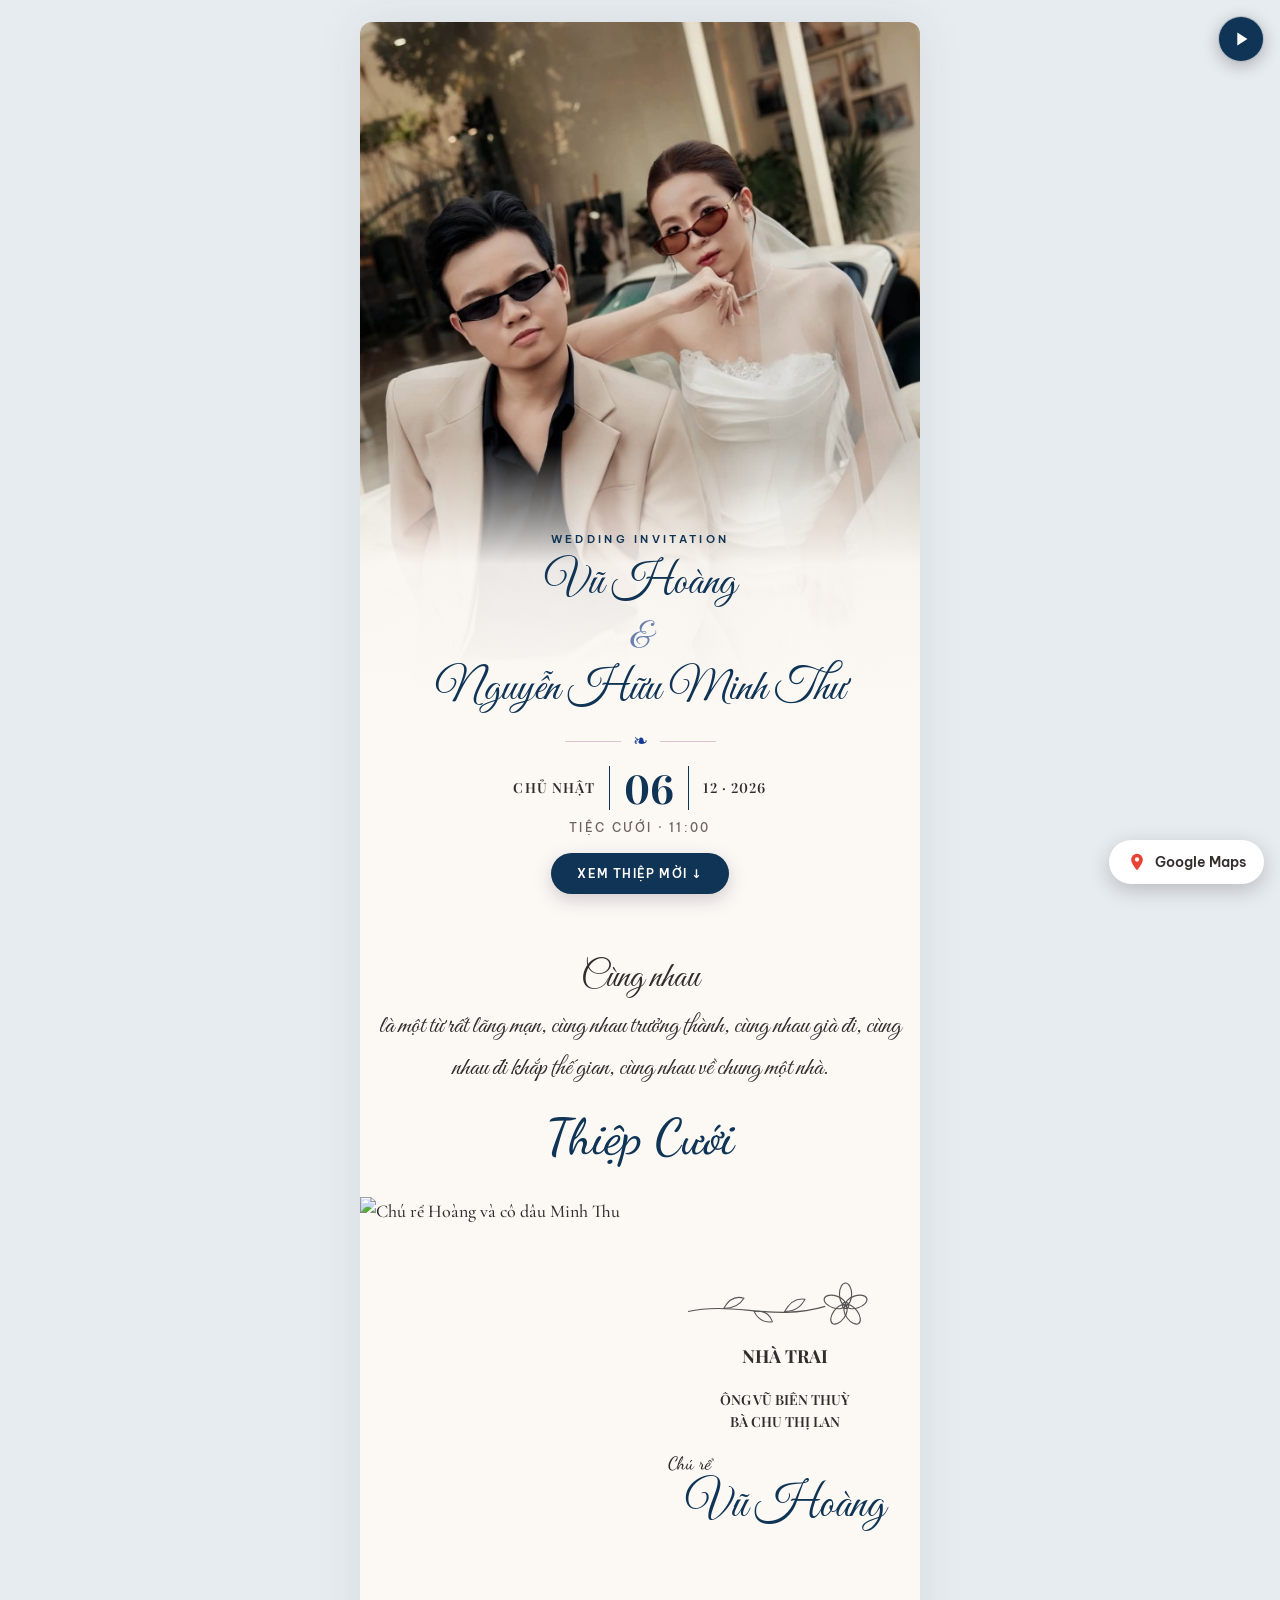
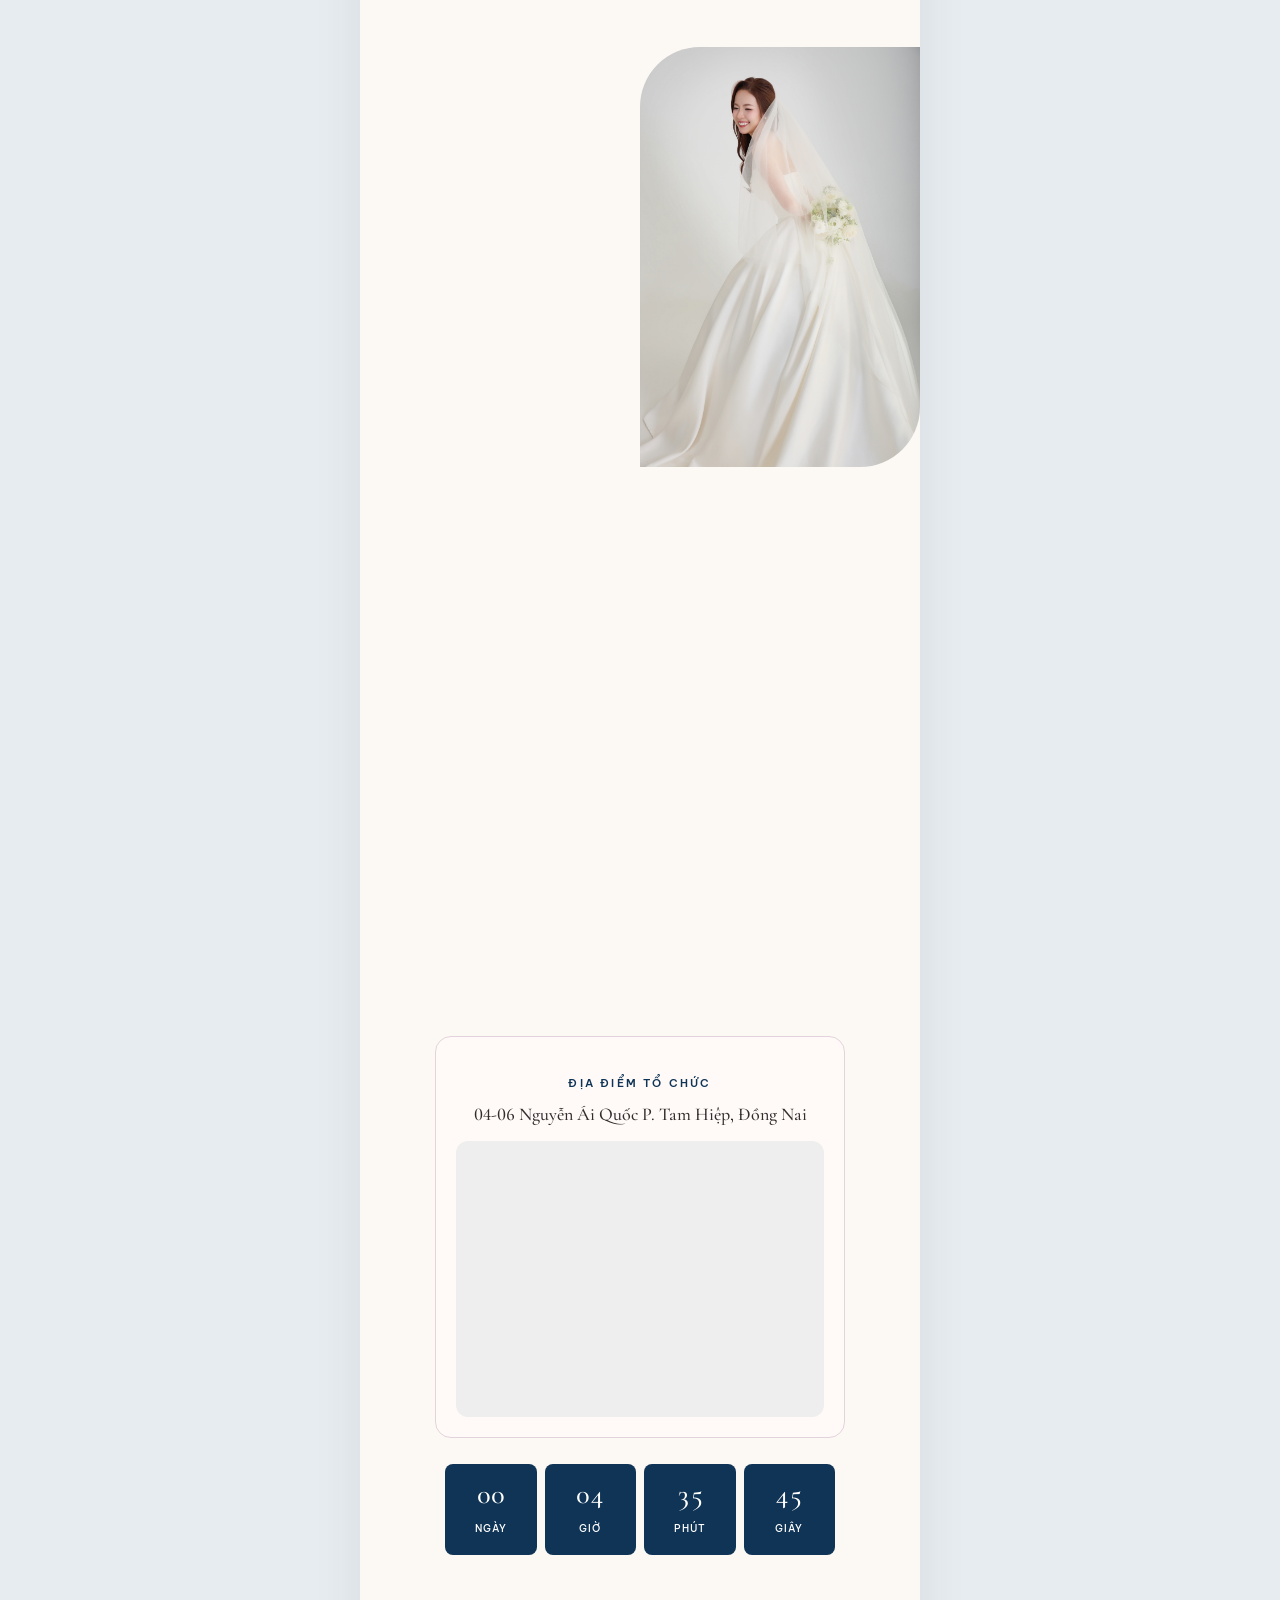
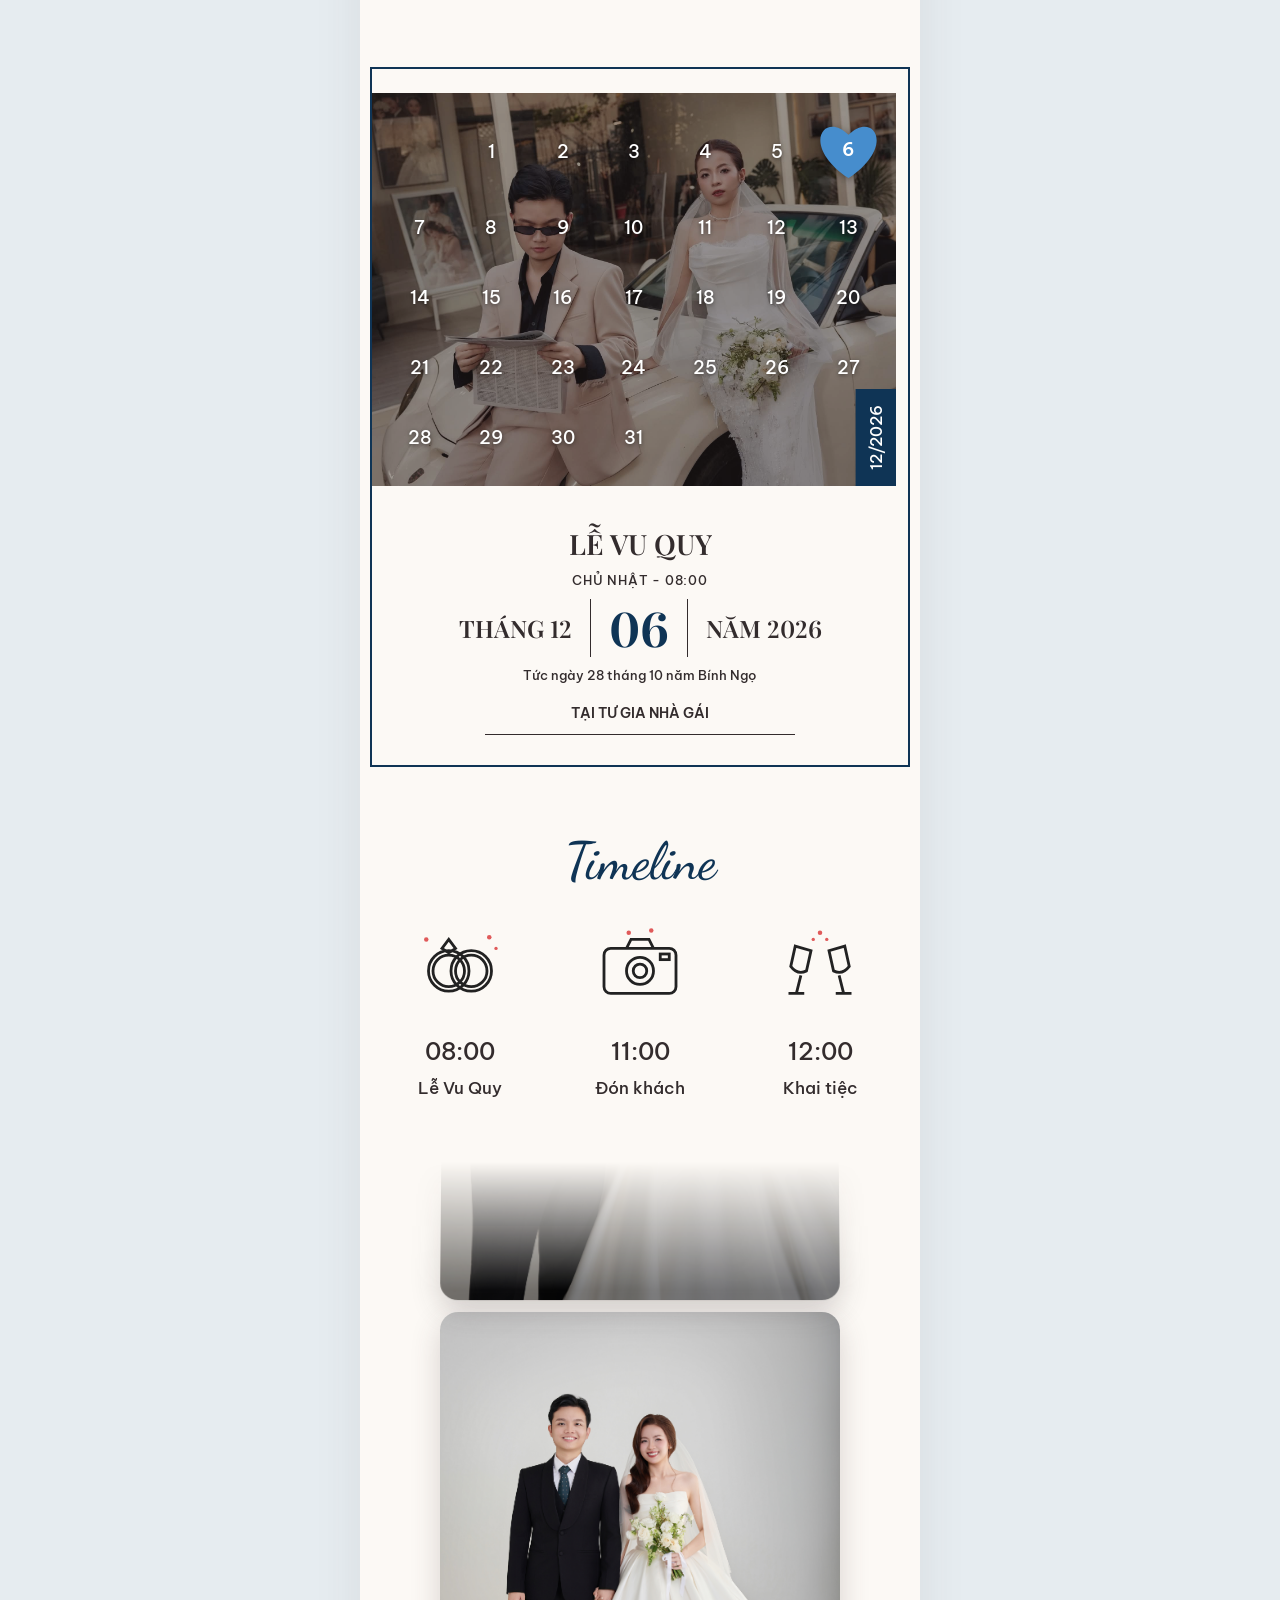
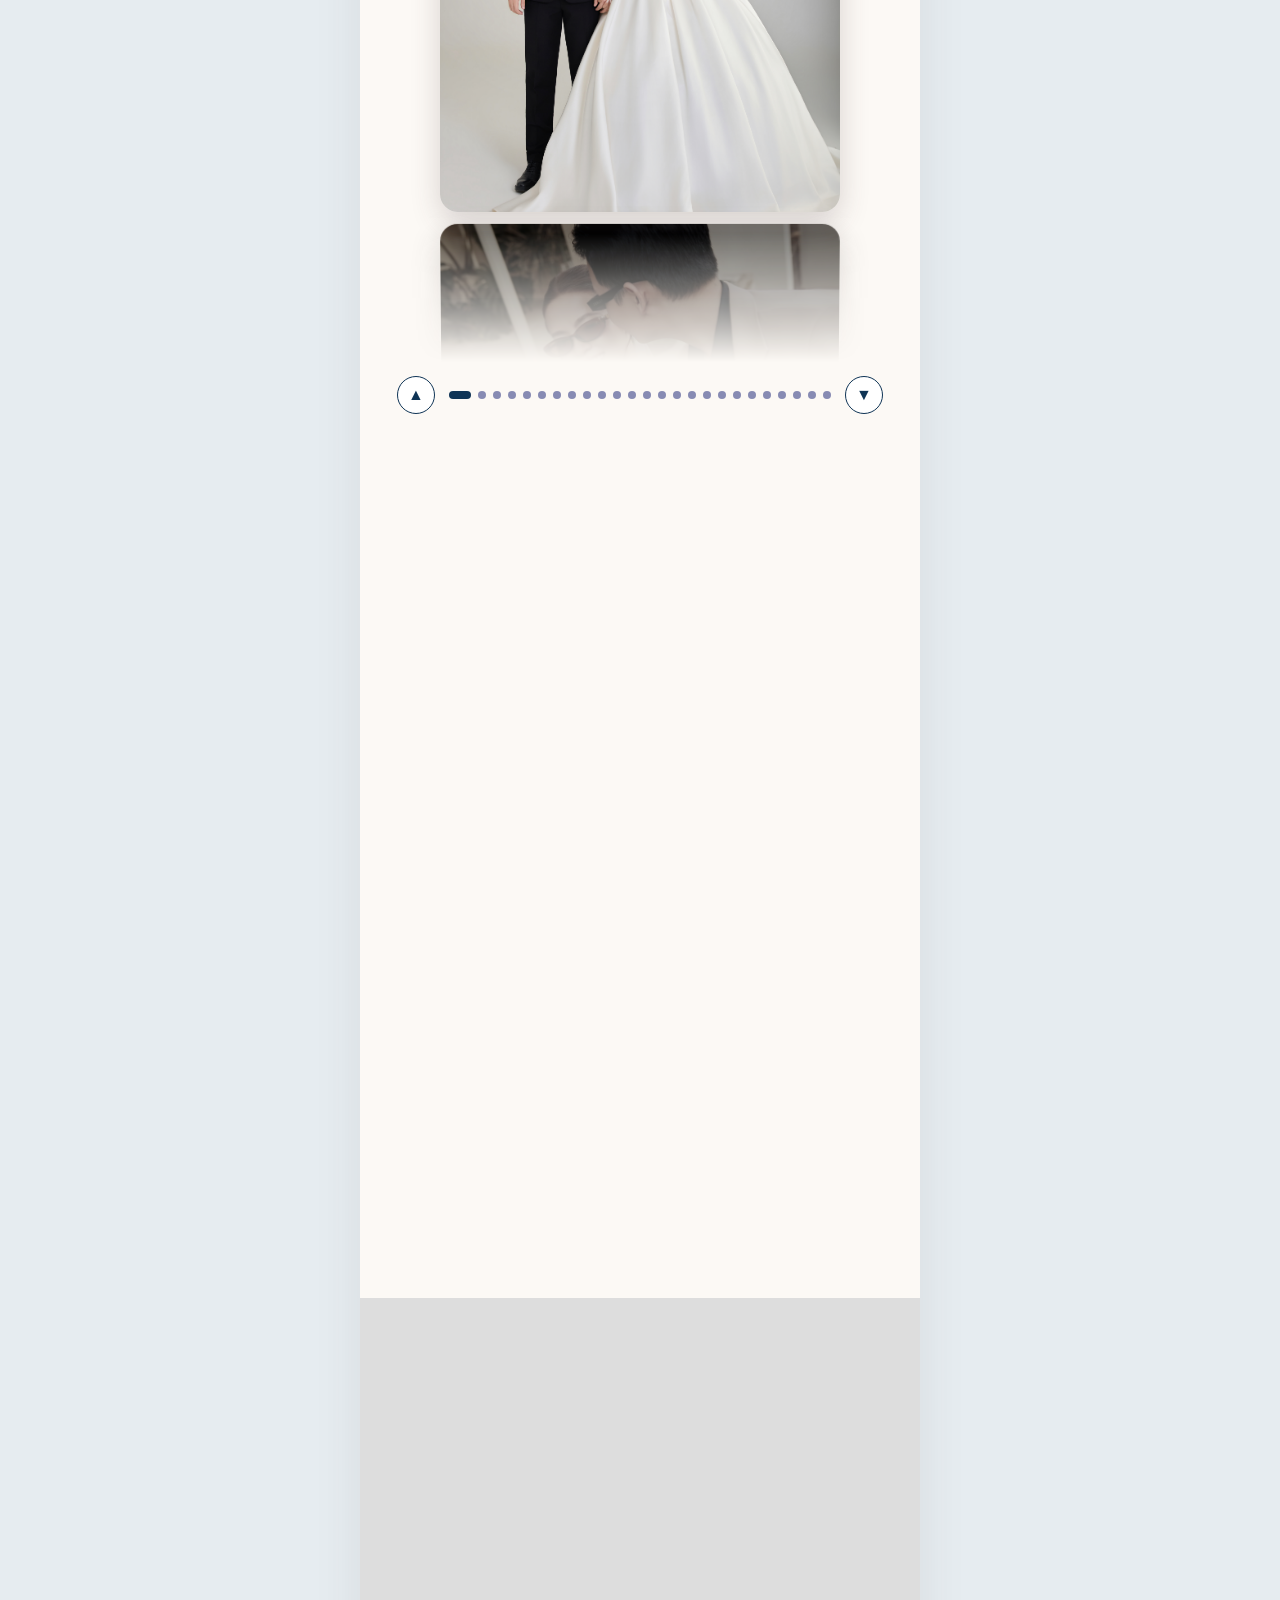
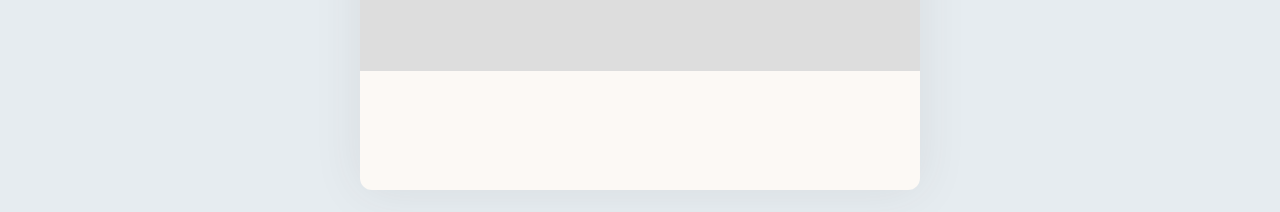
==== commit d356692f: "Update index.html" ====
--- a/index.html
+++ b/index.html
@@ -256,7 +256,7 @@
           <article class="gift">
             <button type="button" class="gift-icon" aria-label="Hiện mã QR cô dâu">🎁</button>
             <div class="gift-copy">
-              <small> ⬅ VCB · QR code </small>
+              <small> ⬅ VTB · QR code </small>
             </div>
             <div class="portrait bride" role="img" aria-label="Cô dâu"></div>
           </article>
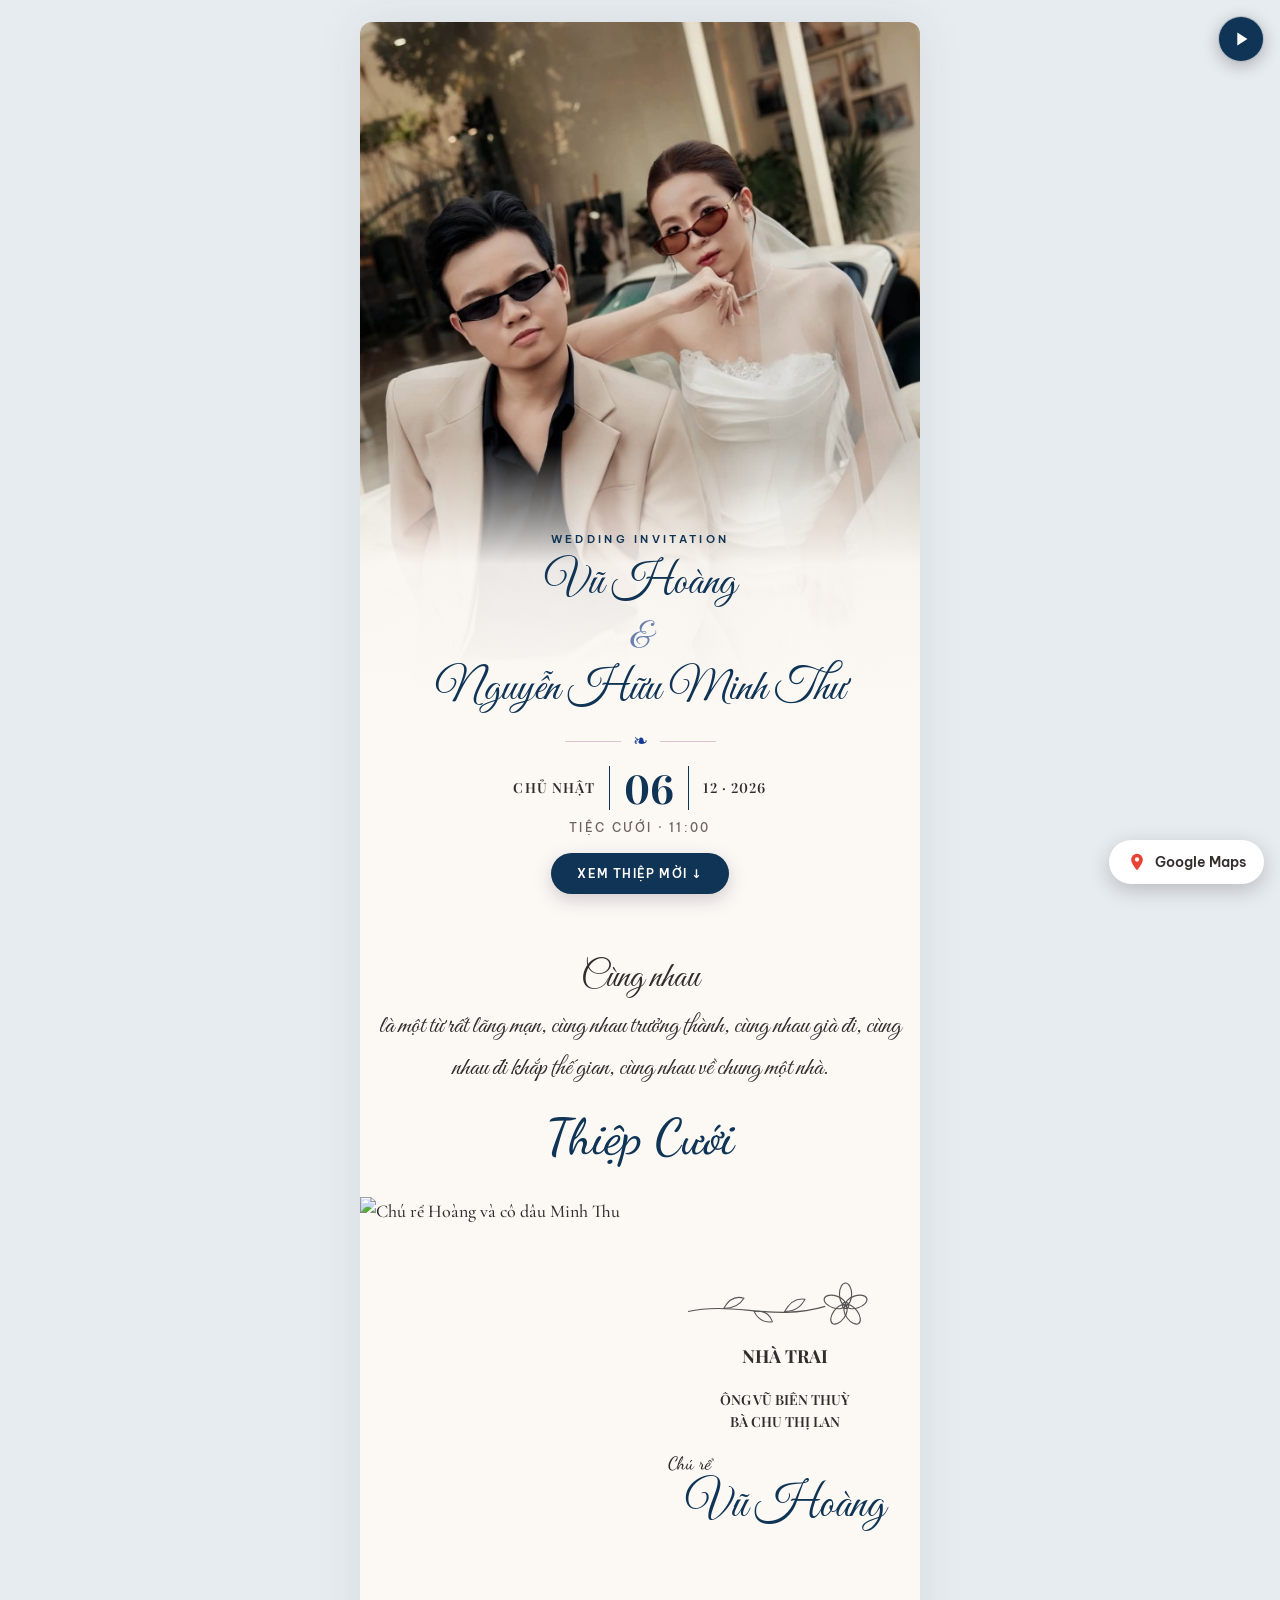
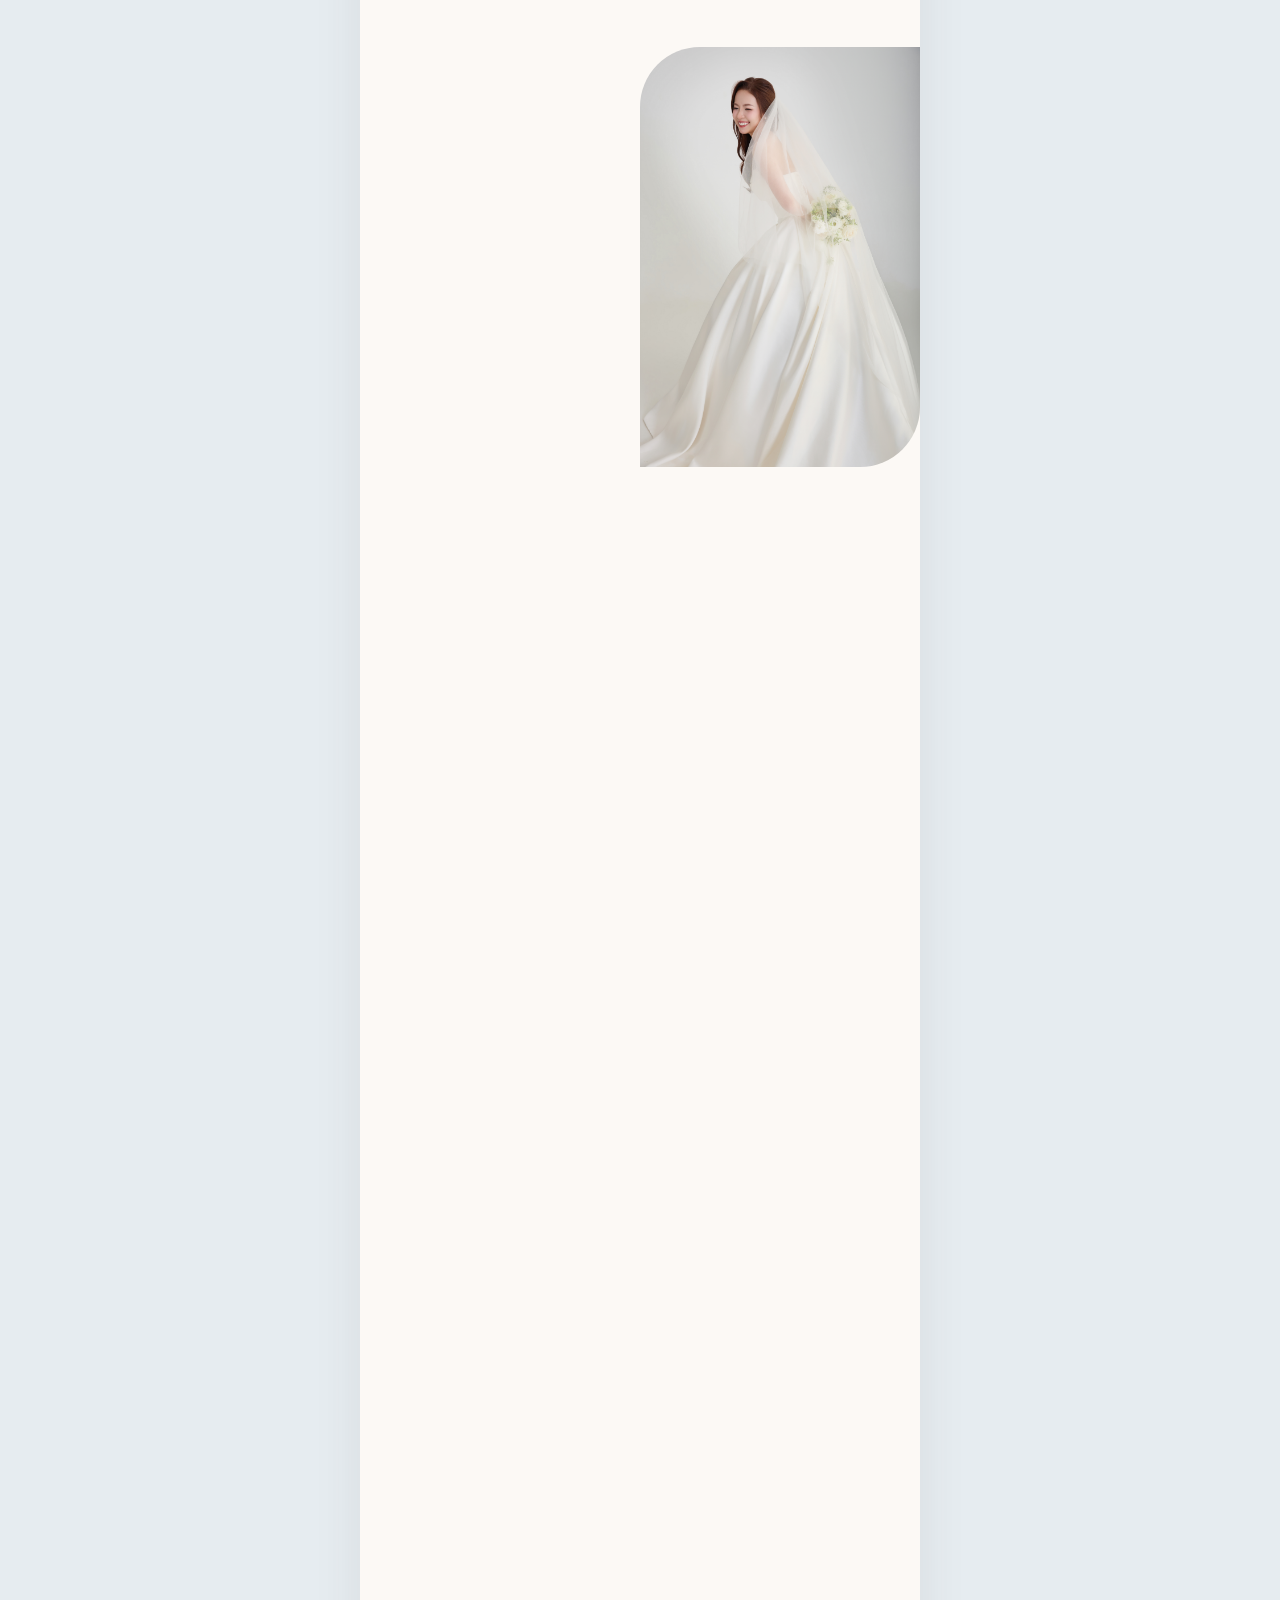
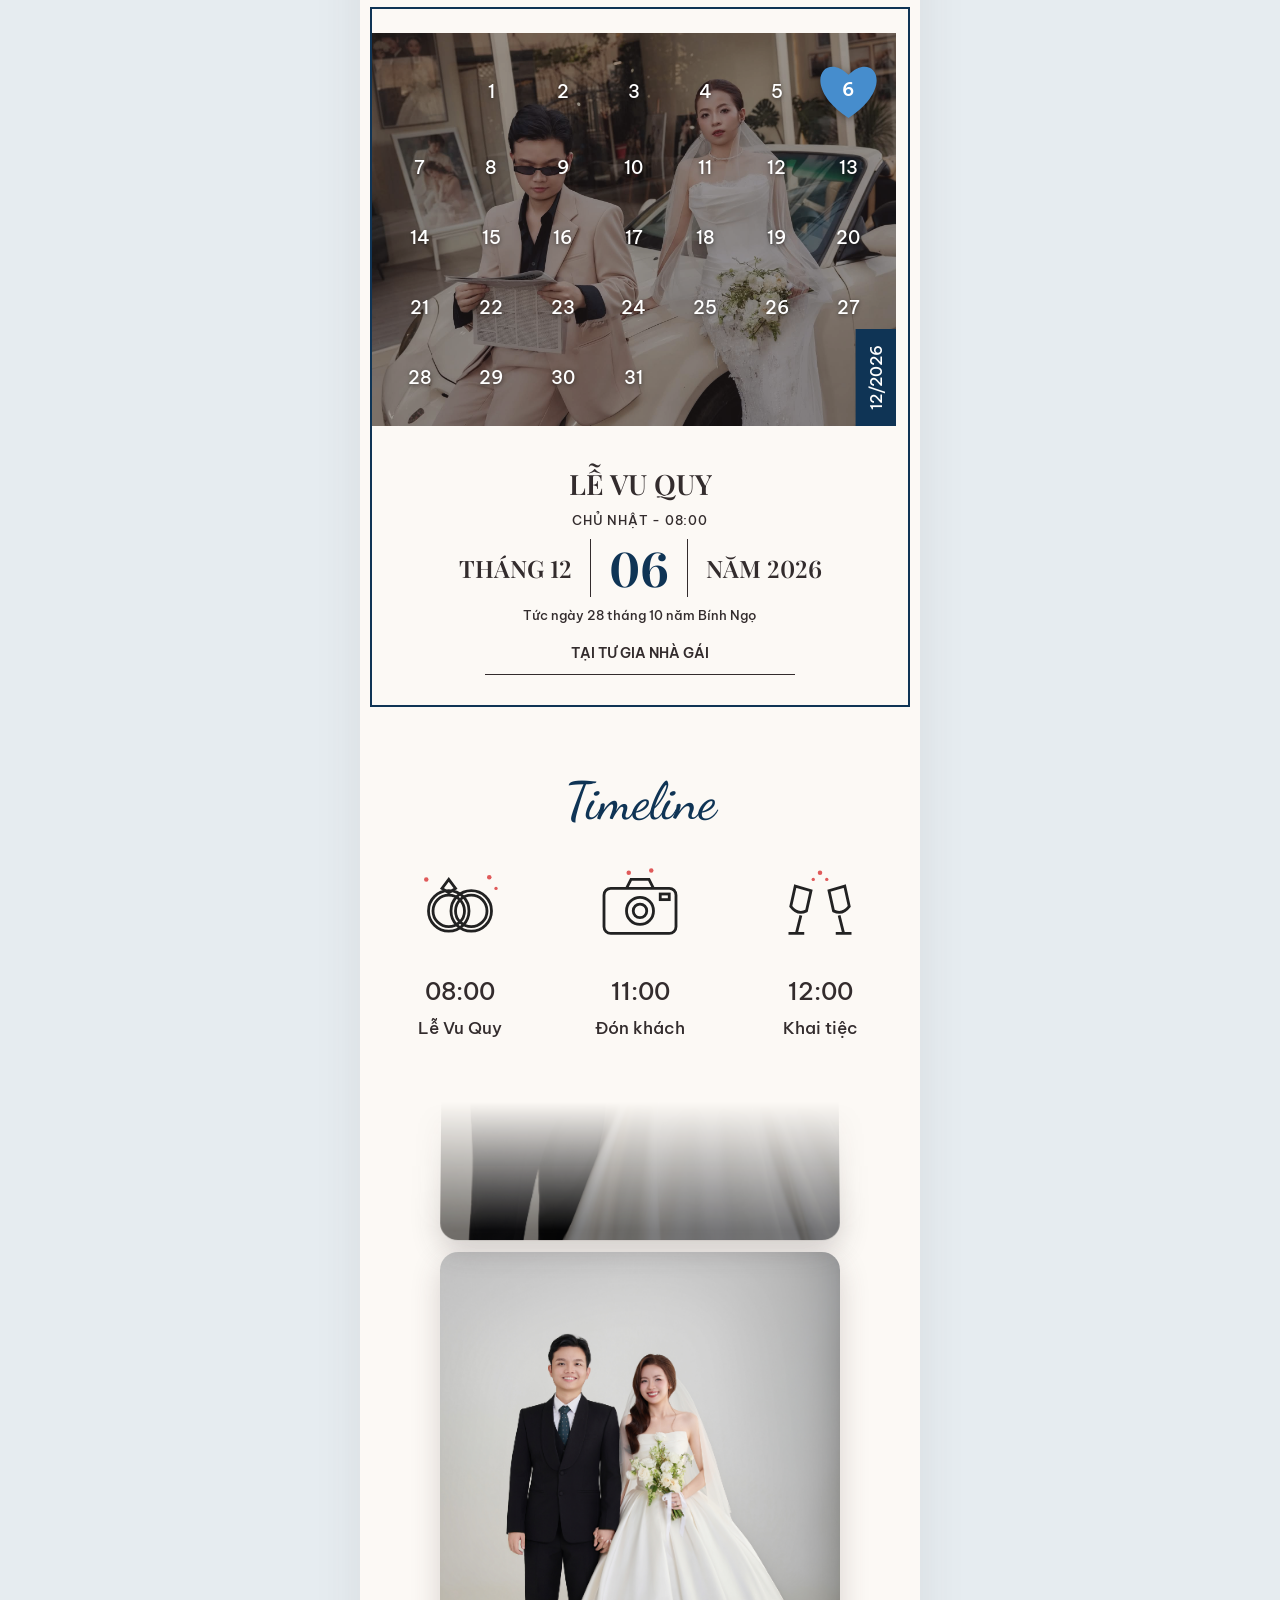
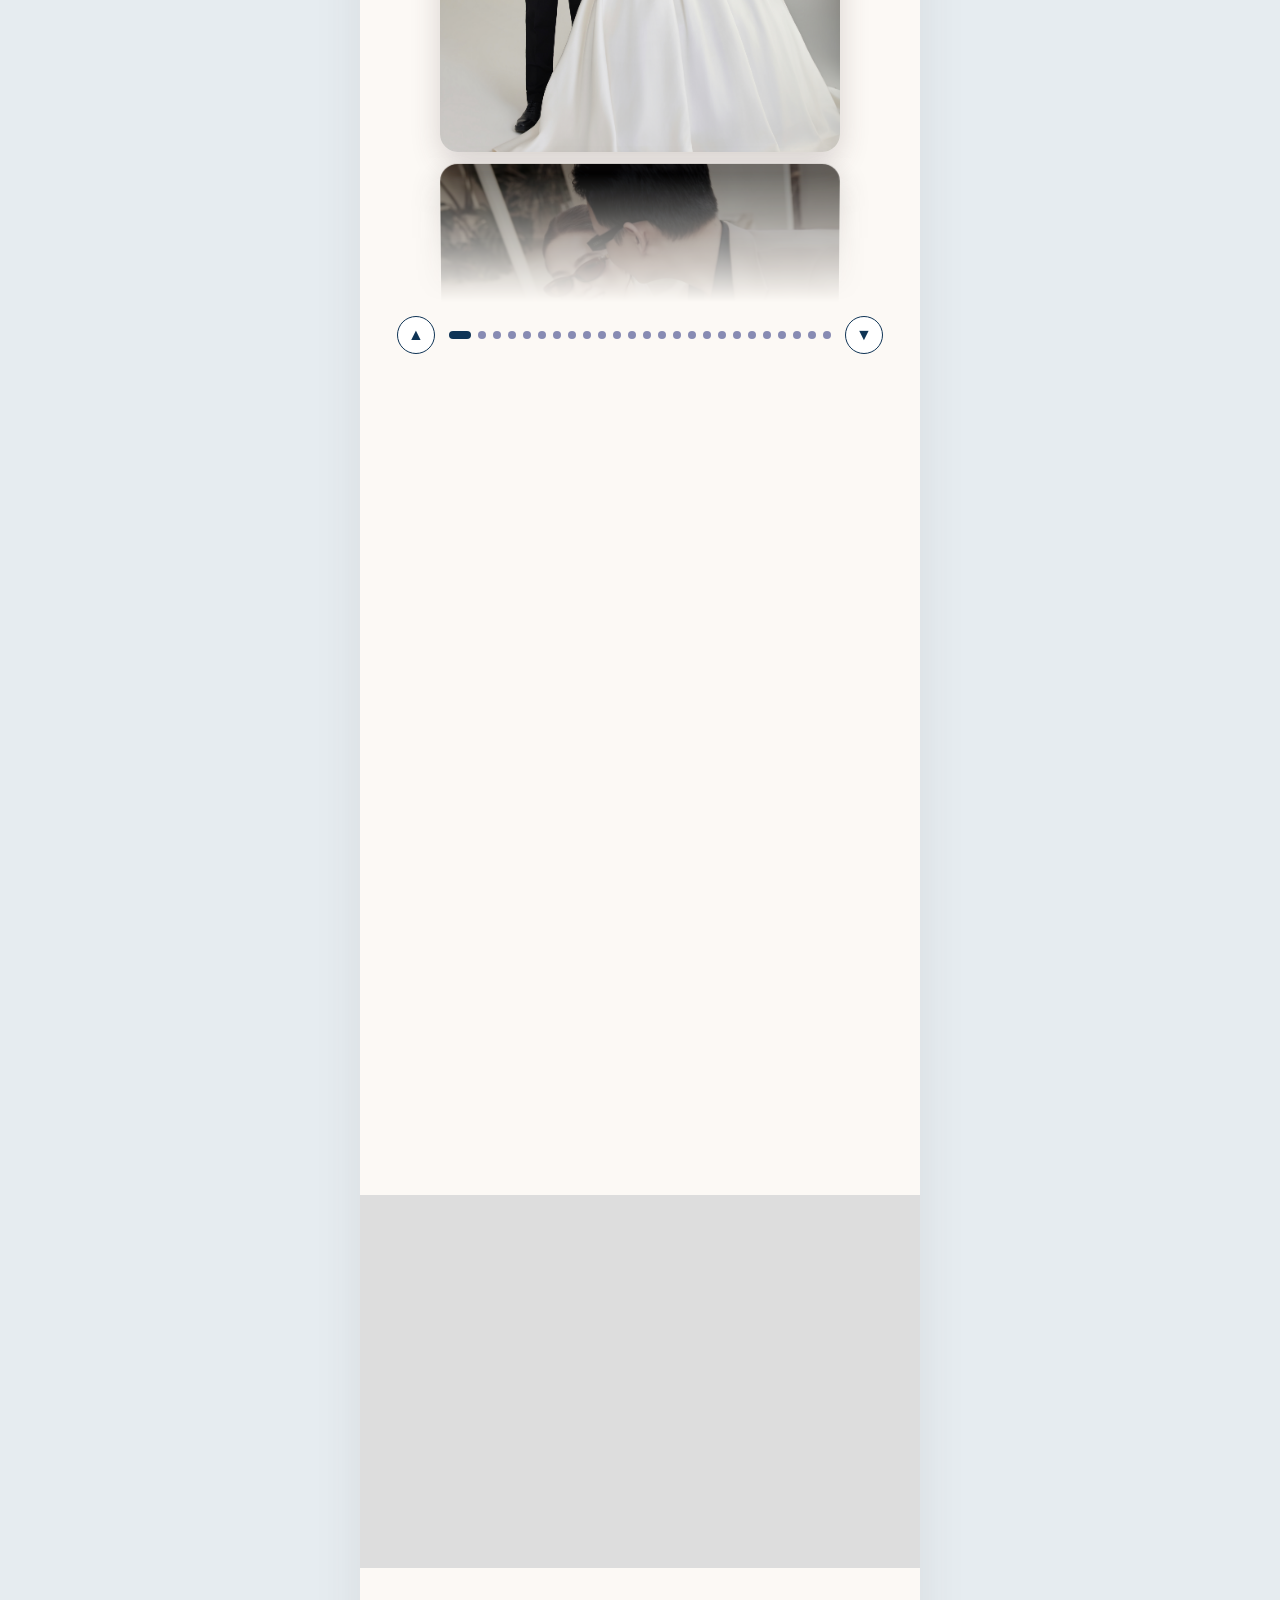
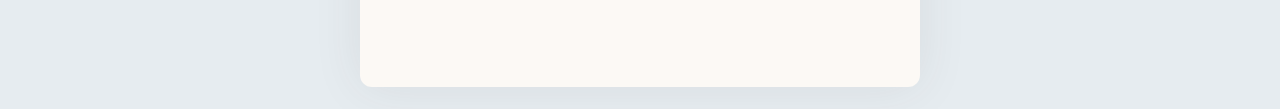
==== commit 74180b30: "add wish select box, edit UI" ====
--- a/index.html
+++ b/index.html
@@ -237,14 +237,43 @@
         </p>
         <div class="eyebrow">Trân trọng kính mời</div>
         </br>
+        
+        <label class="wish-label gift-title" for="wishSearch">
+          Để lại lời chúc của bạn cho cô dâu và chú rể
+        </label>
+        <div class="wish-combobox" id="wishCombobox">
+          <input
+            class="wish-search"
+            id="wishSearch"
+            type="search"
+            role="combobox"
+            aria-autocomplete="list"
+            aria-expanded="false"
+            aria-controls="wishOptions"
+            aria-haspopup="listbox"
+            placeholder="Tìm hoặc chọn lời chúc..."
+            autocomplete="off"
+          />
+          <input type="hidden" id="weddingWish" name="weddingWish" />
+          <div
+            class="wish-options"
+            id="wishOptions"
+            role="listbox"
+            aria-label="Danh sách lời chúc"
+            hidden
+          ></div>
+          <p class="wish-results" id="wishResults" role="status" aria-live="polite"></p>
+        </div>
+
         <strong class="rsvp-label">Xác nhận tham dự tiệc</strong>
         <button type="button" class="button" id="rsvpBtn">
           ♧&nbsp; Tôi sẽ tham dự
         </button>
+
       </section>
 
       <section class="section gifts">
-        <h2 class="gift-title">Gửi lời chúc phúc cho cô dâu và chú rể</h2>
+        <h2 class="gift-title">Gửi món quà nhỏ tới cặp đôi</h2>
         <div class="gift-list">
           <article class="gift">
             <div class="portrait groom" role="img" aria-label="Chú rể"></div>
--- a/css/style.css
+++ b/css/style.css
@@ -89,7 +89,7 @@
 
 .section {
   position: relative;
-  padding: 62px 28px;
+  padding: 32px 28px;
   text-align: center;
 }
 .section-title {
@@ -733,13 +733,90 @@
 }
 .rsvp-label {
   display: block;
-  margin-top: 4px;
+  margin-top: 14px;
   font-family: var(--font-sans);
   font-size: 13px;
   font-weight: 600;
+}
+.wish-label {
+  display: block;
+  margin: 18px auto 8px;
+  font-family: var(--font-sans);
+  font-size: 12px;
+  font-weight: 500;
+  color: var(--muted);
+}
+.wish-combobox {
+  position: relative;
+  width: min(100%, 420px);
+  margin: 0 auto;
+}
+.wish-combobox::after {
+  position: absolute;
+  top: 8px;
+  right: 14px;
+  color: var(--muted);
+  content: "⌄";
+  font-size: 18px;
+  pointer-events: none;
+}
+.wish-search {
+  display: block;
+  width: 100%;
+  padding: 12px 40px 12px 14px;
+  border: 1px solid var(--line);
+  border-radius: 10px;
+  background: #fff;
+  color: var(--ink);
+  font-family: var(--font-sans);
+  font-size: 13px;
+  line-height: 1.5;
+}
+.wish-search:focus {
+  border-color: var(--plum);
+  outline-color: var(--plum);
+}
+.wish-search::placeholder {
+  color: #8a7f7d;
+}
+.wish-options {
+  position: absolute;
+  top: calc(100% + 4px);
+  right: 0;
+  left: 0;
+  z-index: 5;
+  max-height: 240px;
+  overflow-y: auto;
+  border: 1px solid var(--line);
+  border-radius: 10px;
+  background: #fff;
+  box-shadow: 0 8px 24px #49353b20;
+  text-align: left;
+}
+.wish-options[hidden] {
+  display: none;
+}
+.wish-option {
+  padding: 10px 14px;
+  font-family: var(--font-sans);
+  font-size: 12px;
+  line-height: 1.5;
+  cursor: pointer;
+}
+.wish-option:hover,
+.wish-option.active {
+  background: #f7f1ed;
+}
+.wish-results {
+  min-height: 1.5em;
+  margin: 6px auto 0;
+  font-family: var(--font-sans);
+  font-size: 11px;
+  color: var(--muted);
 }
 .button {
   margin-top: 14px;
+  margin-bottom: 14px;
   padding: 13px 26px;
   border: 0;
   border-radius: 999px;
@@ -779,7 +856,7 @@
   grid-template-columns: 74px 1fr 58px;
   align-items: center;
   gap: 10px;
-  padding: 9px;
+  padding: 2px;
   border: 1px solid #e9dddd;
   border-radius: 16px;
   background: #fffaf7;
@@ -787,11 +864,11 @@
   text-align: left;
 }
 .gift:nth-child(even) {
-  grid-template-columns: 58px 1fr 74px;
+  grid-template-columns: 58px 1fr 60px;
 }
 .portrait {
-  width: 74px;
-  height: 88px;
+  width: 60px;
+  height: 65px;
   border-radius: 12px;
   background-color: #eadfe0;
   background-repeat: no-repeat;
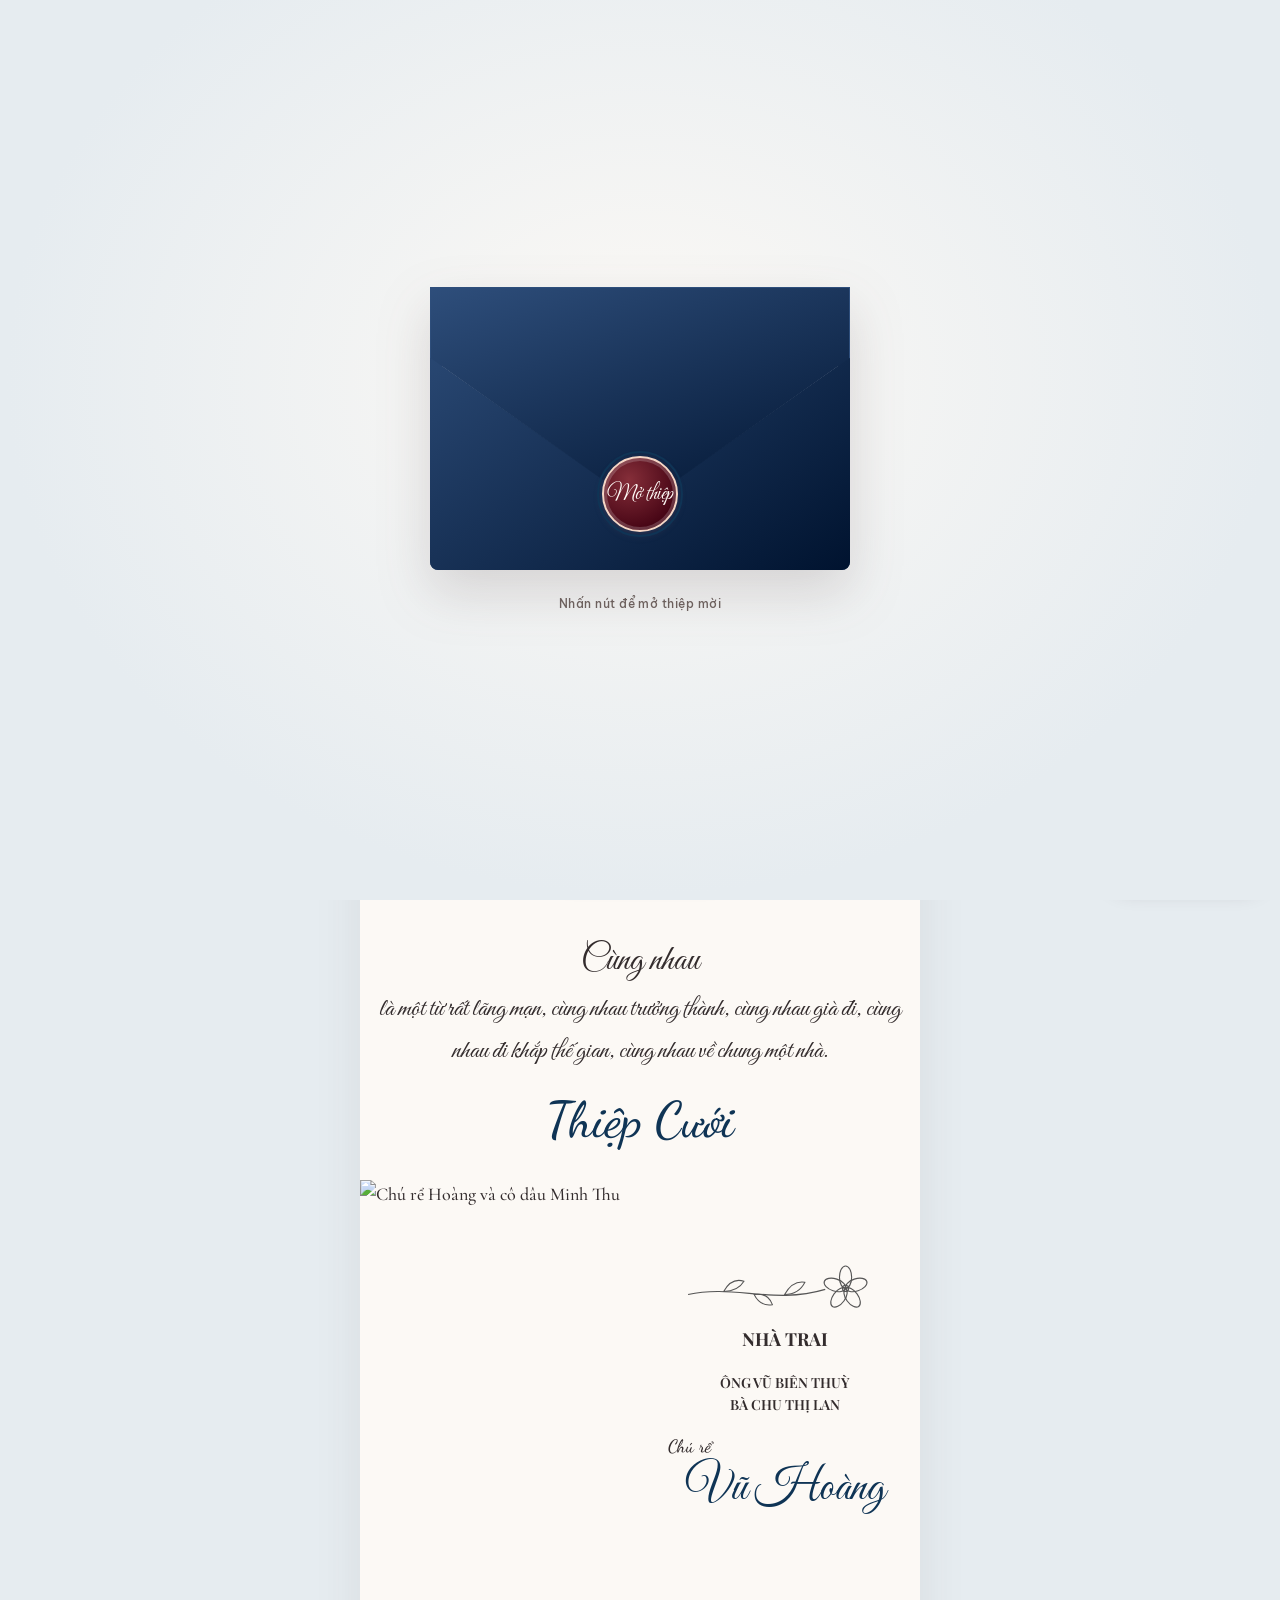
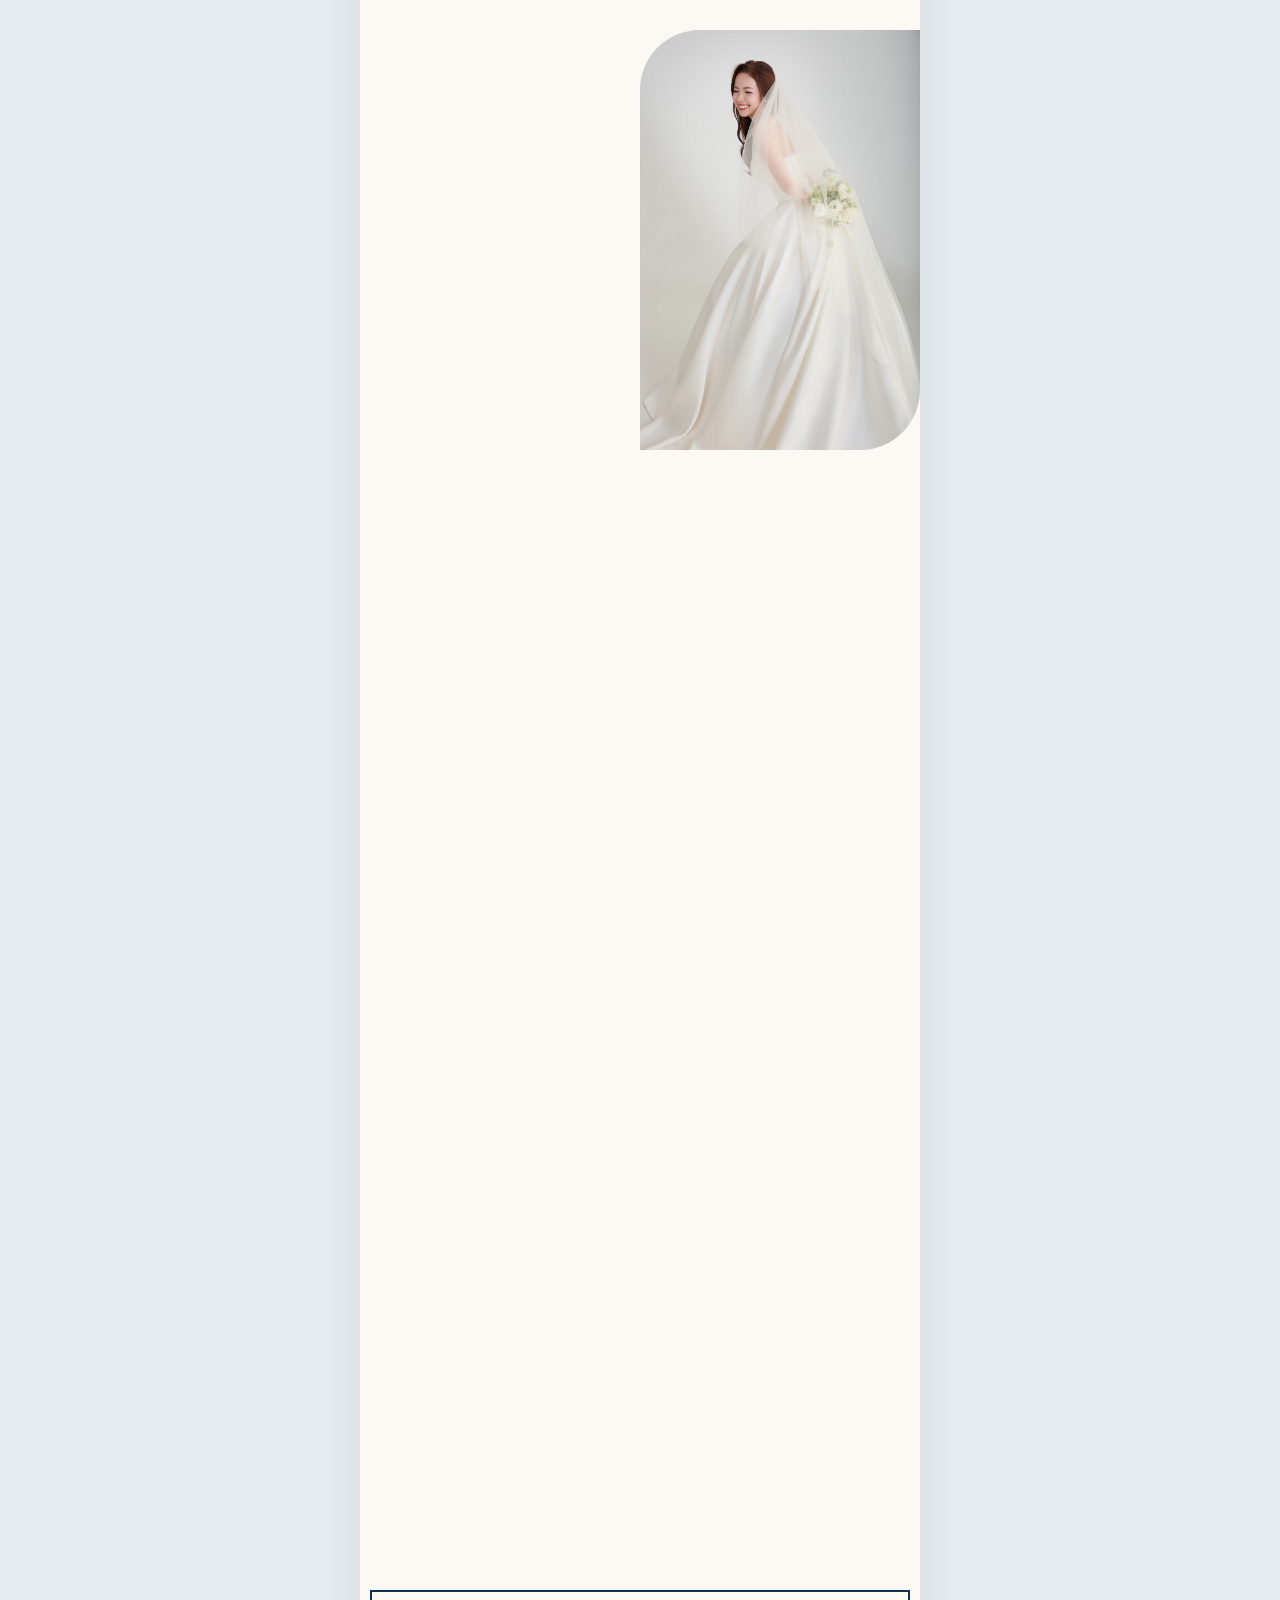
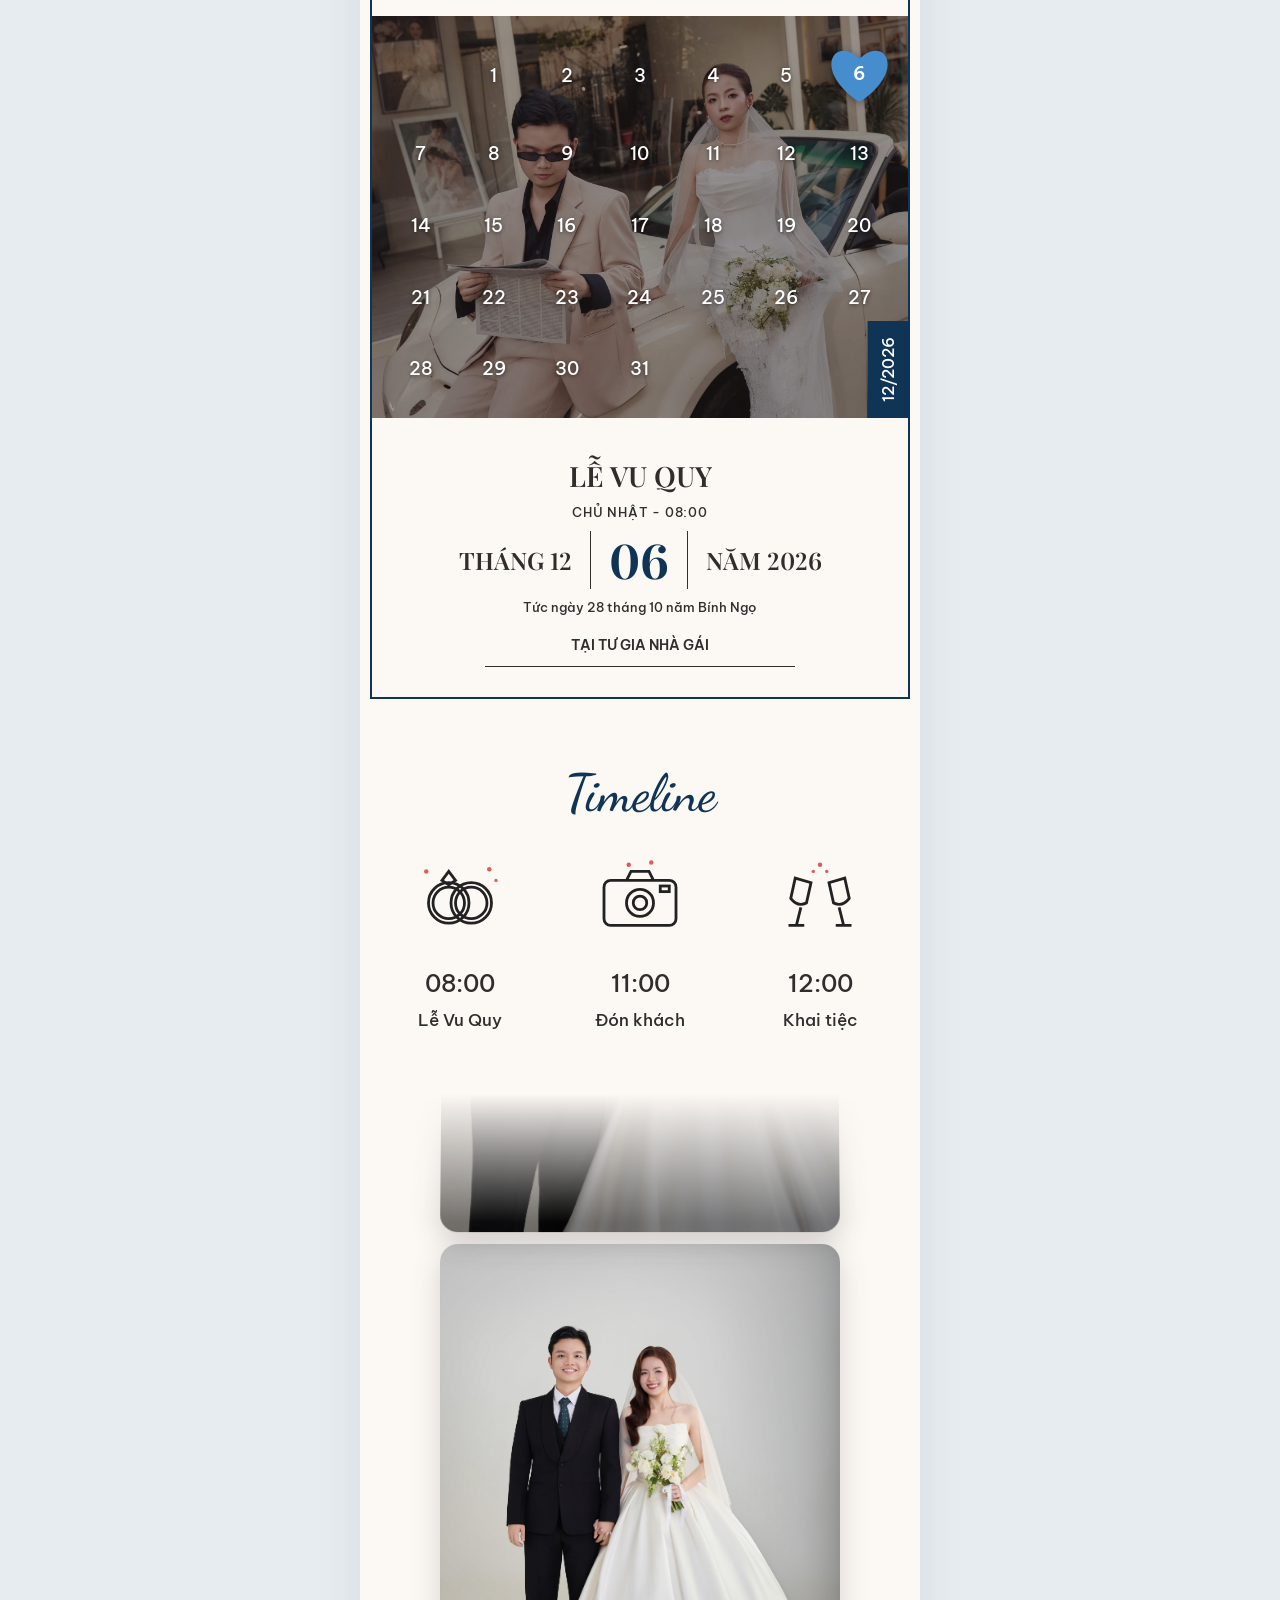
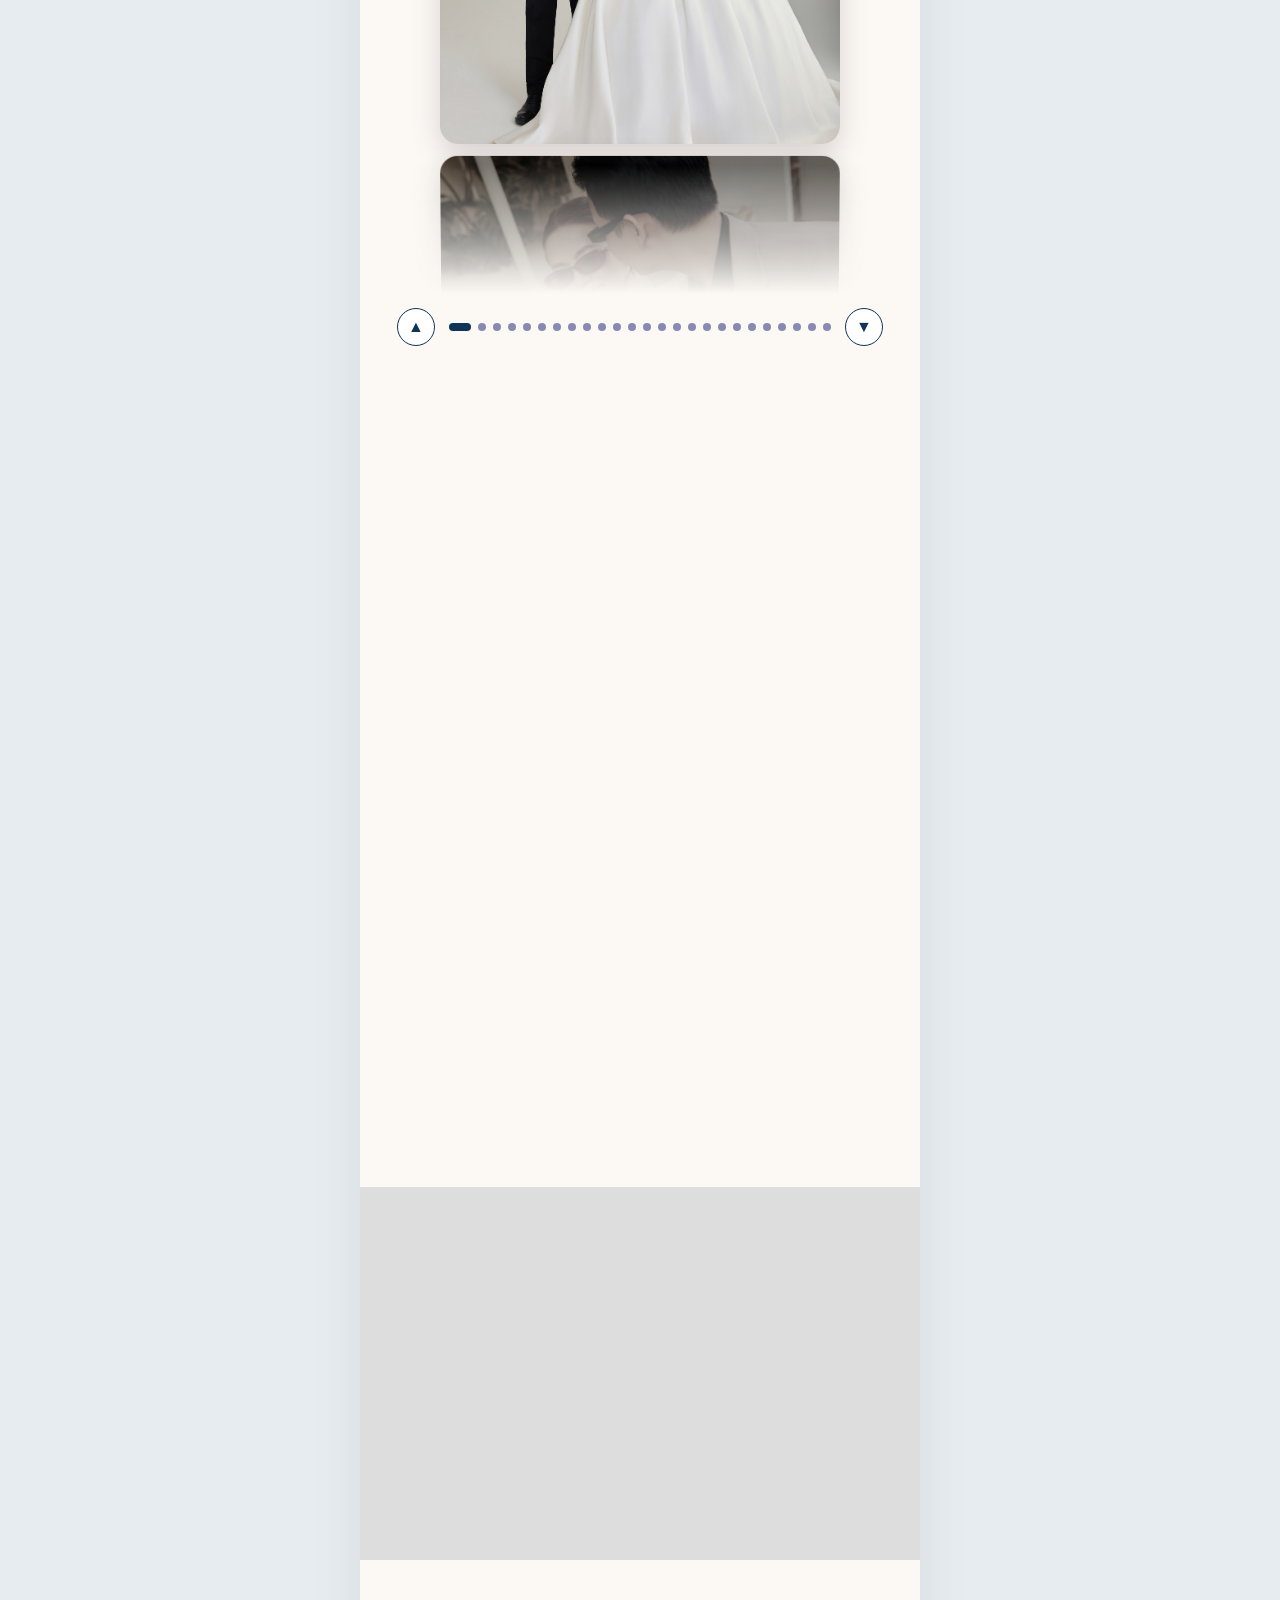
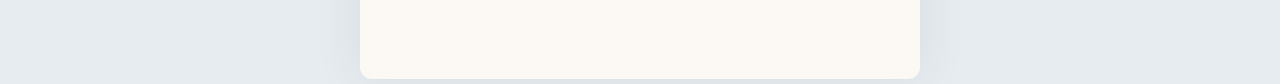
==== commit 230e53b1: "Add a cover letter outside" ====
--- a/index.html
+++ b/index.html
@@ -15,7 +15,36 @@
     <link rel="stylesheet" href="css/style.css" />
   </head>
   <body>
-    <main class="page">
+    <div
+      class="envelope-screen"
+      id="envelopeScreen"
+      role="dialog"
+      aria-modal="true"
+      aria-labelledby="envelopeTitle"
+    >
+      <div class="envelope-cover">
+        <div class="envelope-card envelope-copy" aria-hidden="true">
+          <div class="eyebrow">Wedding invitation</div>
+          <h1 id="envelopeTitle">Vũ Hoàng  <span>&amp;</span>  Minh Thư</h1>
+          <p>Chủ nhật · 06.12.2026</p>
+        </div>
+        <div class="envelope-back" aria-hidden="true"></div>
+        <div class="envelope-flap" aria-hidden="true"></div>
+        <div class="envelope-front" aria-hidden="true"></div>
+        <button
+          class="envelope-open"
+          id="envelopeOpen"
+          type="button"
+          aria-label="Mở thiệp mời"
+          aria-describedby="envelopeHint"
+        >
+          <span aria-hidden="true">Mở thiệp</span>
+        </button>
+      </div>
+      <p class="envelope-hint" id="envelopeHint">Nhấn nút để mở thiệp mời</p>
+    </div>
+
+    <main class="page" id="invitation" tabindex="-1" inert>
       <header class="hero">
         <img
           class="hero-photo"
--- a/css/style.css
+++ b/css/style.css
@@ -38,6 +38,9 @@
   text-rendering: optimizeLegibility;
   font-variant-numeric: lining-nums;
 }
+body.invitation-locked {
+  overflow: hidden;
+}
 h1,
 h2,
 h3,
@@ -59,6 +62,176 @@
   background: var(--paper);
   overflow: hidden;
   box-shadow: 0 0 50px #49353b16;
+}
+
+/* Opening envelope */
+.envelope-screen {
+  position: fixed;
+  inset: 0;
+  z-index: 30;
+  display: grid;
+  place-content: center;
+  justify-items: center;
+  gap: 24px;
+  padding: 24px;
+  overflow: auto;
+  background:
+    radial-gradient(ellipse at 50% 42%, #fcf9f5 0%, #e6ecf0 70%),
+    var(--paper);
+  opacity: 1;
+  transition:
+    opacity 0.8s ease 1.2s,
+    visibility 0s linear 2s;
+}
+.envelope-screen[hidden] {
+  display: none;
+}
+.envelope-screen.opening {
+  visibility: hidden;
+  opacity: 0;
+  pointer-events: none;
+}
+.envelope-cover {
+  position: relative;
+  width: min(84vw, 420px);
+  aspect-ratio: 1.48;
+  perspective: 1000px;
+  filter: drop-shadow(0 22px 26px #49353b2b);
+}
+.envelope-back {
+  position: absolute;
+  inset: 0;
+  z-index: 1;
+  border: 1px solid #2e4e7b;
+  border-radius: 0 0 8px 8px;
+  background: linear-gradient(145deg, #2e4e7b, #00132f);
+}
+.envelope-card {
+  position: absolute;
+  inset: 6% 1% 10%;
+  z-index: 2;
+  border: 1px solid #eadbd2;
+  border-radius: 4px;
+  background:
+    radial-gradient(circle at 50% 20%, #fff 0%, #fffaf6 78%),
+    var(--paper);
+  box-shadow: 0 2px 6px #49353b14;
+  transition: transform 2s cubic-bezier(0.22, 1, 0.36, 1) 0.8s;
+}
+.envelope-flap {
+  position: absolute;
+  inset: 0 0 auto;
+  z-index: 5;
+  height: 79%;
+  border: 1px solid #2e4e7b;
+  /* border-radius: 8px 8px 0 0; */
+  background: linear-gradient(160deg, #2e4e7b, #00132f);
+  clip-path: polygon(-24% 0, 124% 0, 50% 98%);
+  transform-origin: 50% 0;
+  /* backface-visibility: hidden; */
+  transition: transform 1s ease;
+}
+.envelope-front {
+  position: absolute;
+  inset: 0;
+  z-index: 4;
+  border-radius: 8px;
+  background: linear-gradient(145deg, #2e4e7b, #00132f);
+  clip-path: polygon(0 25%, 50% 77%, 100% 25%, 100% 100%, 0 100%);
+}
+.envelope-copy {
+  padding-top: 20px;
+  right: 12px;
+  left: 12px;
+  text-align: center;
+}
+.envelope-copy .eyebrow {
+  font-size: 9px;
+  letter-spacing: 0.18em;
+}
+.envelope-copy h1 {
+  margin: 3px 0;
+  color: #0f3455;
+  font-family: var(--font-script);
+  font-size: clamp(25px, 7vw, 36px);
+  font-weight: 400;
+  line-height: 1.2;
+}
+.envelope-copy h1 span {
+  color: #6a81ae;
+}
+.envelope-copy p {
+  color: var(--muted);
+  font-family: var(--font-sans);
+  font-size: 10px;
+  letter-spacing: 0.12em;
+}
+.envelope-open {
+  position: absolute;
+  top: 73%;
+  left: 50%;
+  z-index: 7;
+  display: grid;
+  width: 76px;
+  aspect-ratio: 1;
+  place-items: center;
+  padding: 0;
+  border: 2px solid #f5d6c6;
+  border-radius: 50%;
+  background: radial-gradient(circle at 35% 30%, #852e39, #450414 75%);
+  box-shadow: 0 3px 8px #61475d55, inset 0 0 0 3px #ffffff30;
+  color: #fffaf6;
+  font-family: var(--font-script);
+  font-size: 21px;
+  transform: translate(-50%, -50%);
+  cursor: pointer;
+  transition:
+    transform 0.2s ease,
+    box-shadow 0.2s ease;
+}
+.envelope-open:hover {
+  box-shadow: 0 5px 14px #61475d66, inset 0 0 0 3px #ffffff40;
+  transform: translate(-50%, -50%) scale(1.06);
+}
+.envelope-open:active {
+  transform: translate(-50%, -50%) scale(0.97);
+}
+.envelope-open:disabled {
+  cursor: default;
+}
+.envelope-hint {
+  color: var(--muted);
+  font-family: var(--font-sans);
+  font-size: 12px;
+  letter-spacing: 0.04em;
+}
+
+@keyframes openFlap {
+  20% {
+    transform: rotateX(0) translateY(-10px);
+  }
+
+  50% {
+    transform: rotateX(180deg);
+    /* transform: translateY(20px); */
+  }
+
+  100% {
+    z-index: 0;
+    /* transform: rotateX(180deg); */
+    /* top: -125px; */
+  } 
+}
+
+.envelope-screen.opening .envelope-flap {
+  animation: openFlap 2s forwards;
+}
+.envelope-screen.opening .envelope-card {
+  transform: translateY(-70%);
+}
+
+.envelope-screen.opening .envelope-copy {
+  transform: translateY(-70%);
 }
 
 /* Typography helpers */
@@ -433,7 +606,7 @@
 }
 .calendar {
   position: relative;
-  margin-right: 12px;
+  /* margin-right: 12px; */
   aspect-ratio: 4 / 3;
   overflow: hidden;
   background: #2e2424;
@@ -1198,7 +1371,7 @@
 }
 @media (min-width: 700px) {
   .page {
-    margin: 22px auto;
+    margin: 5px auto;
     border-radius: 12px;
   }
   .hero {
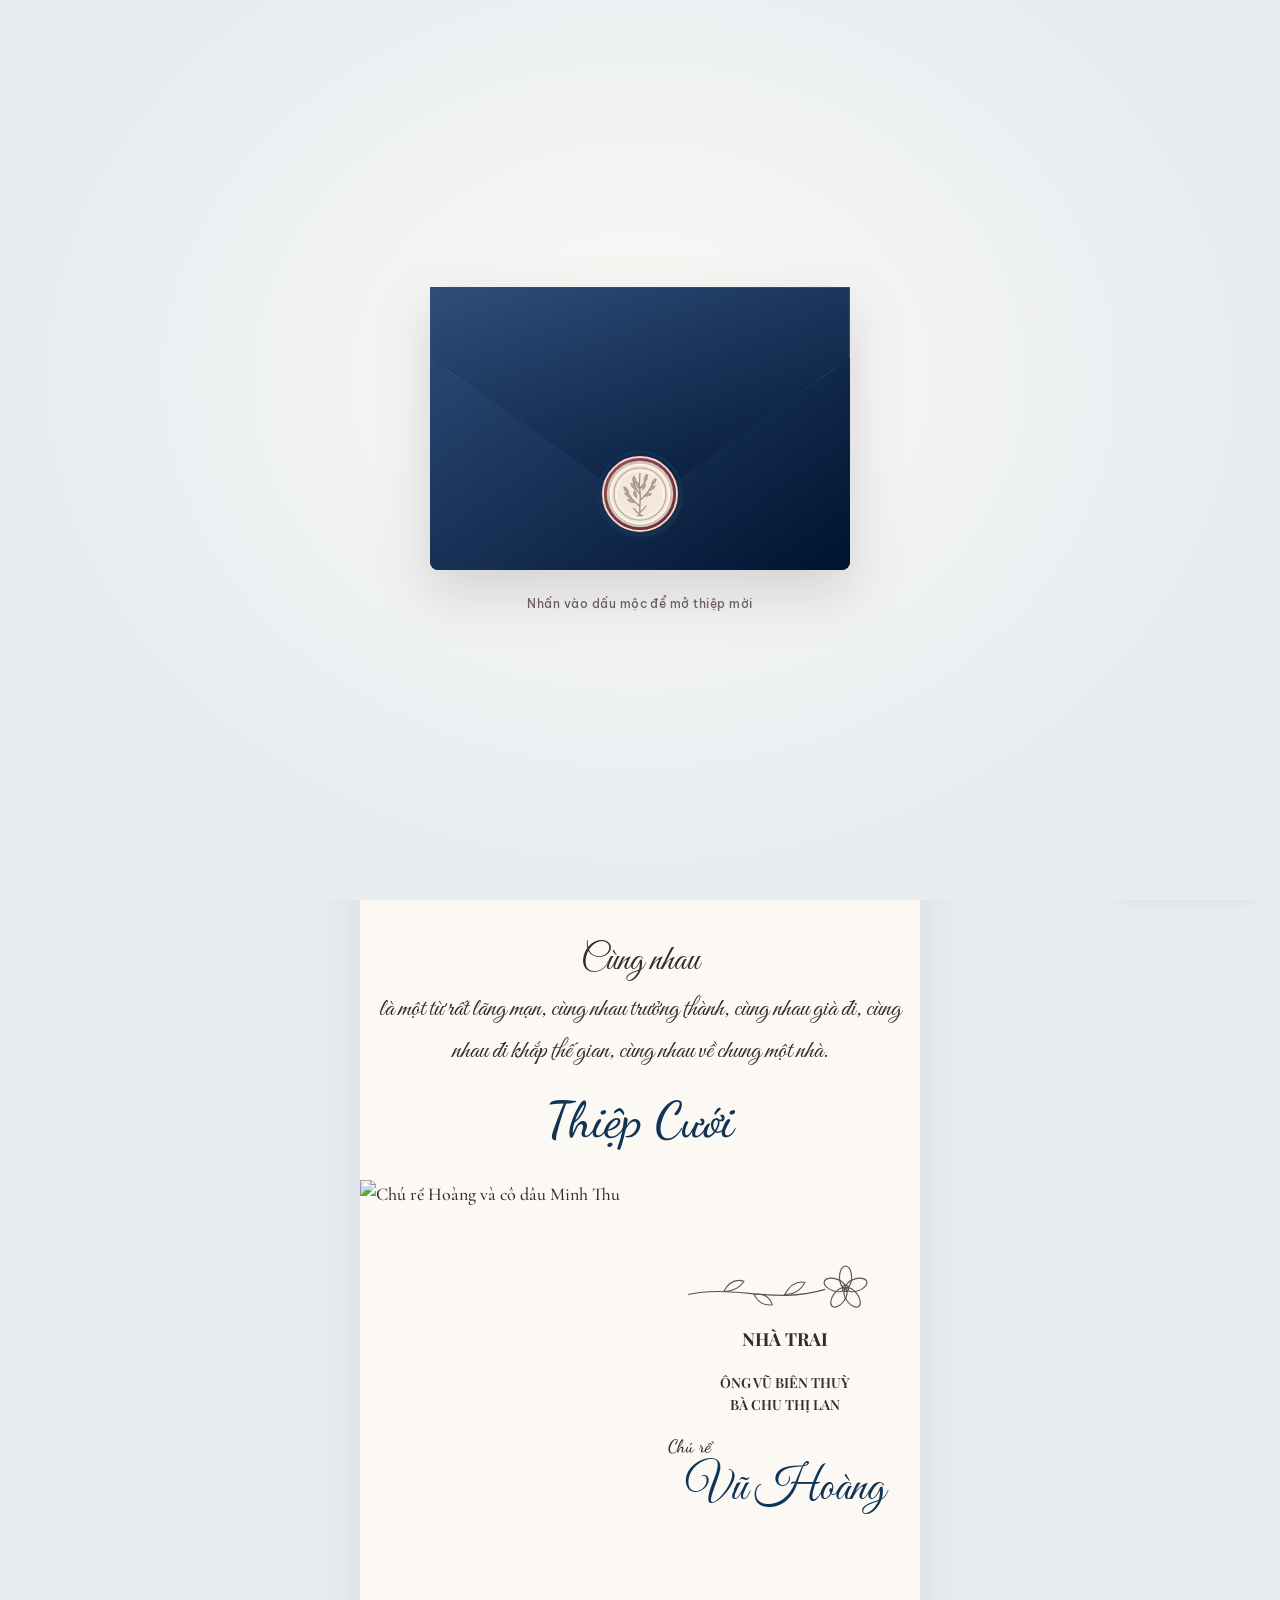
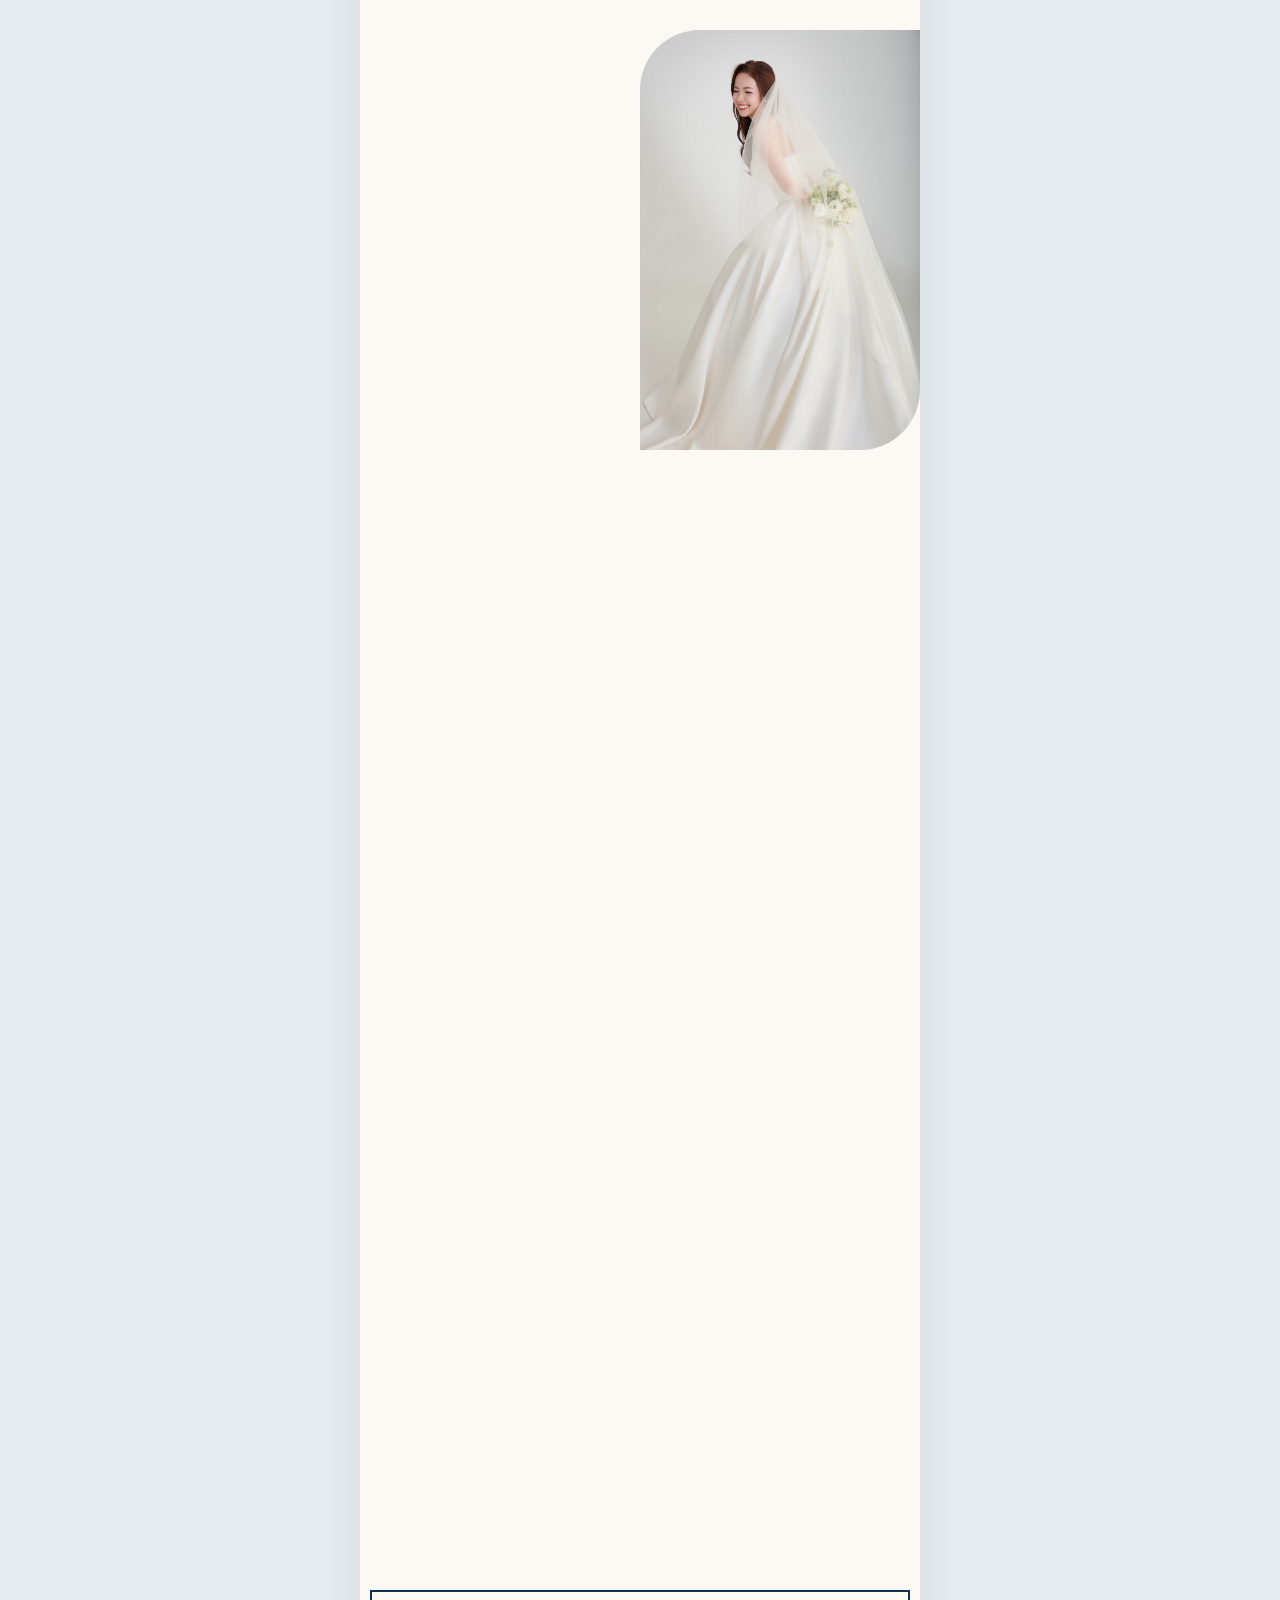
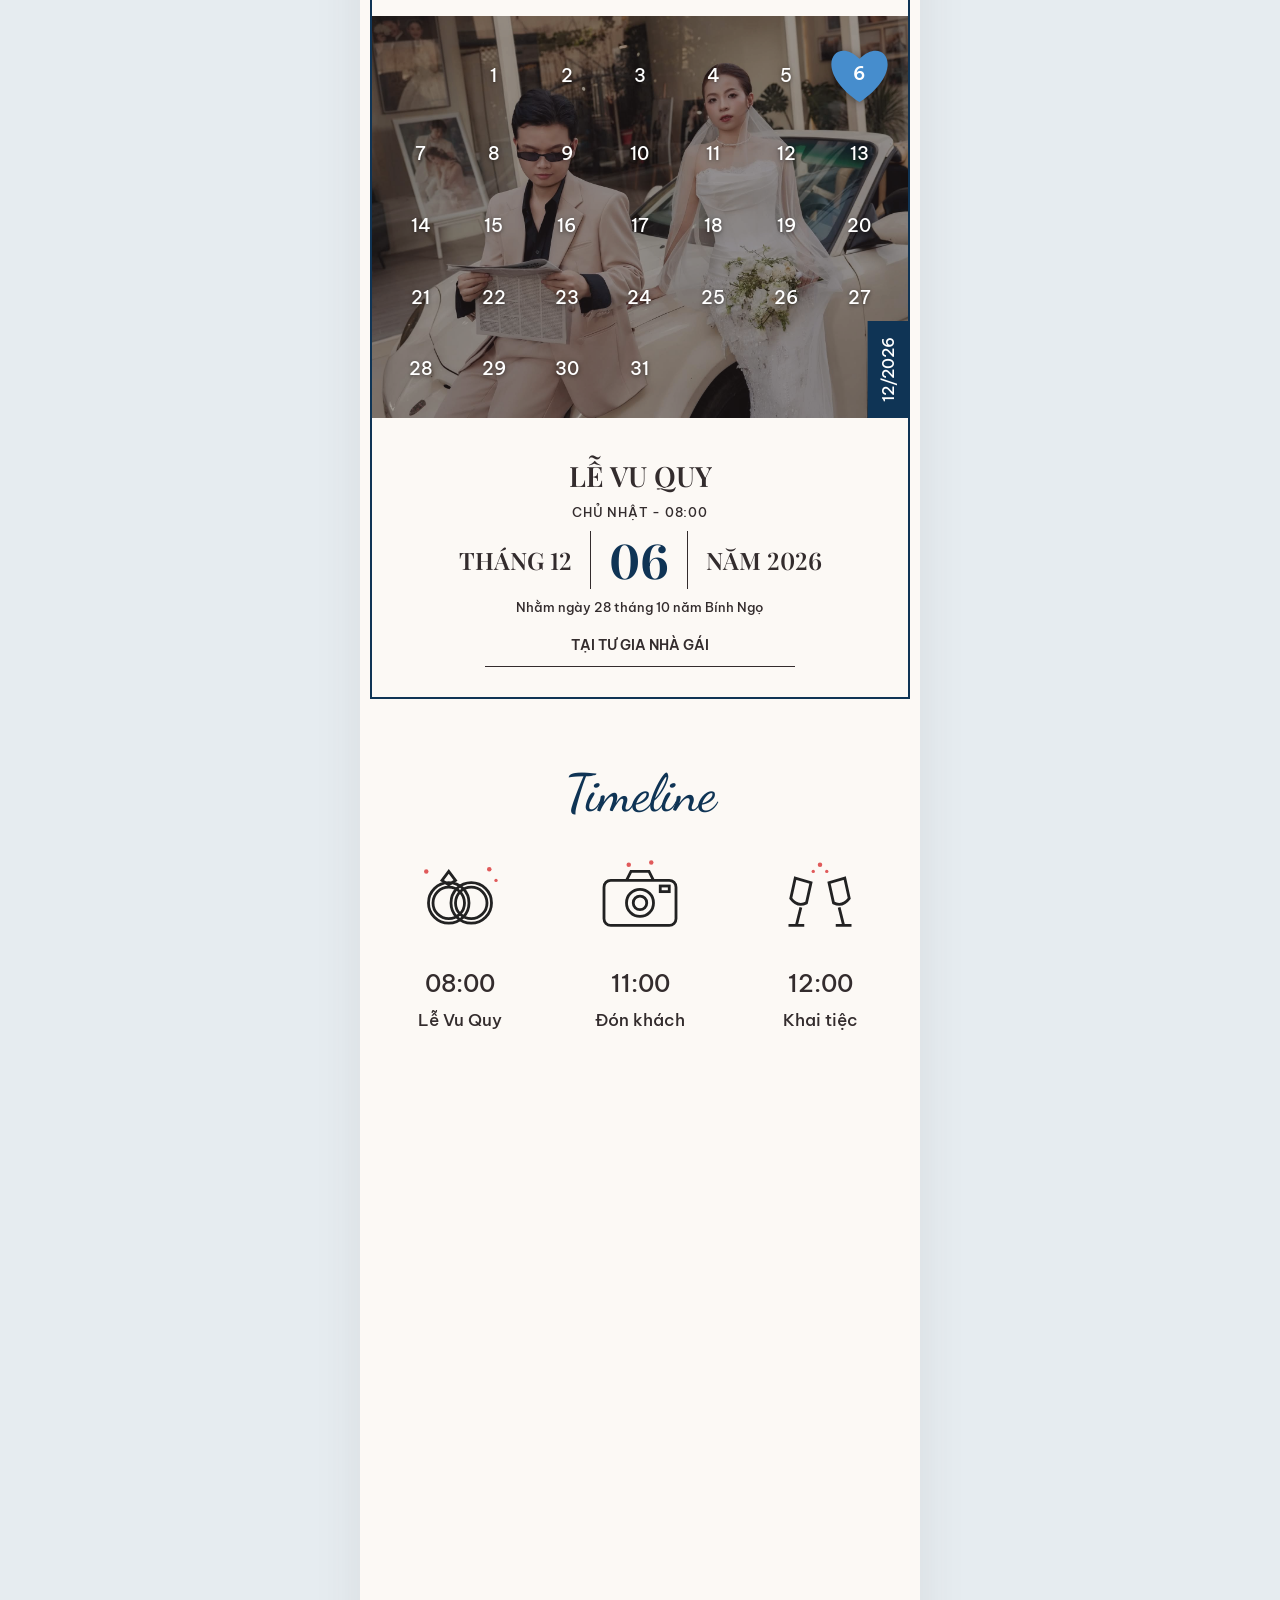
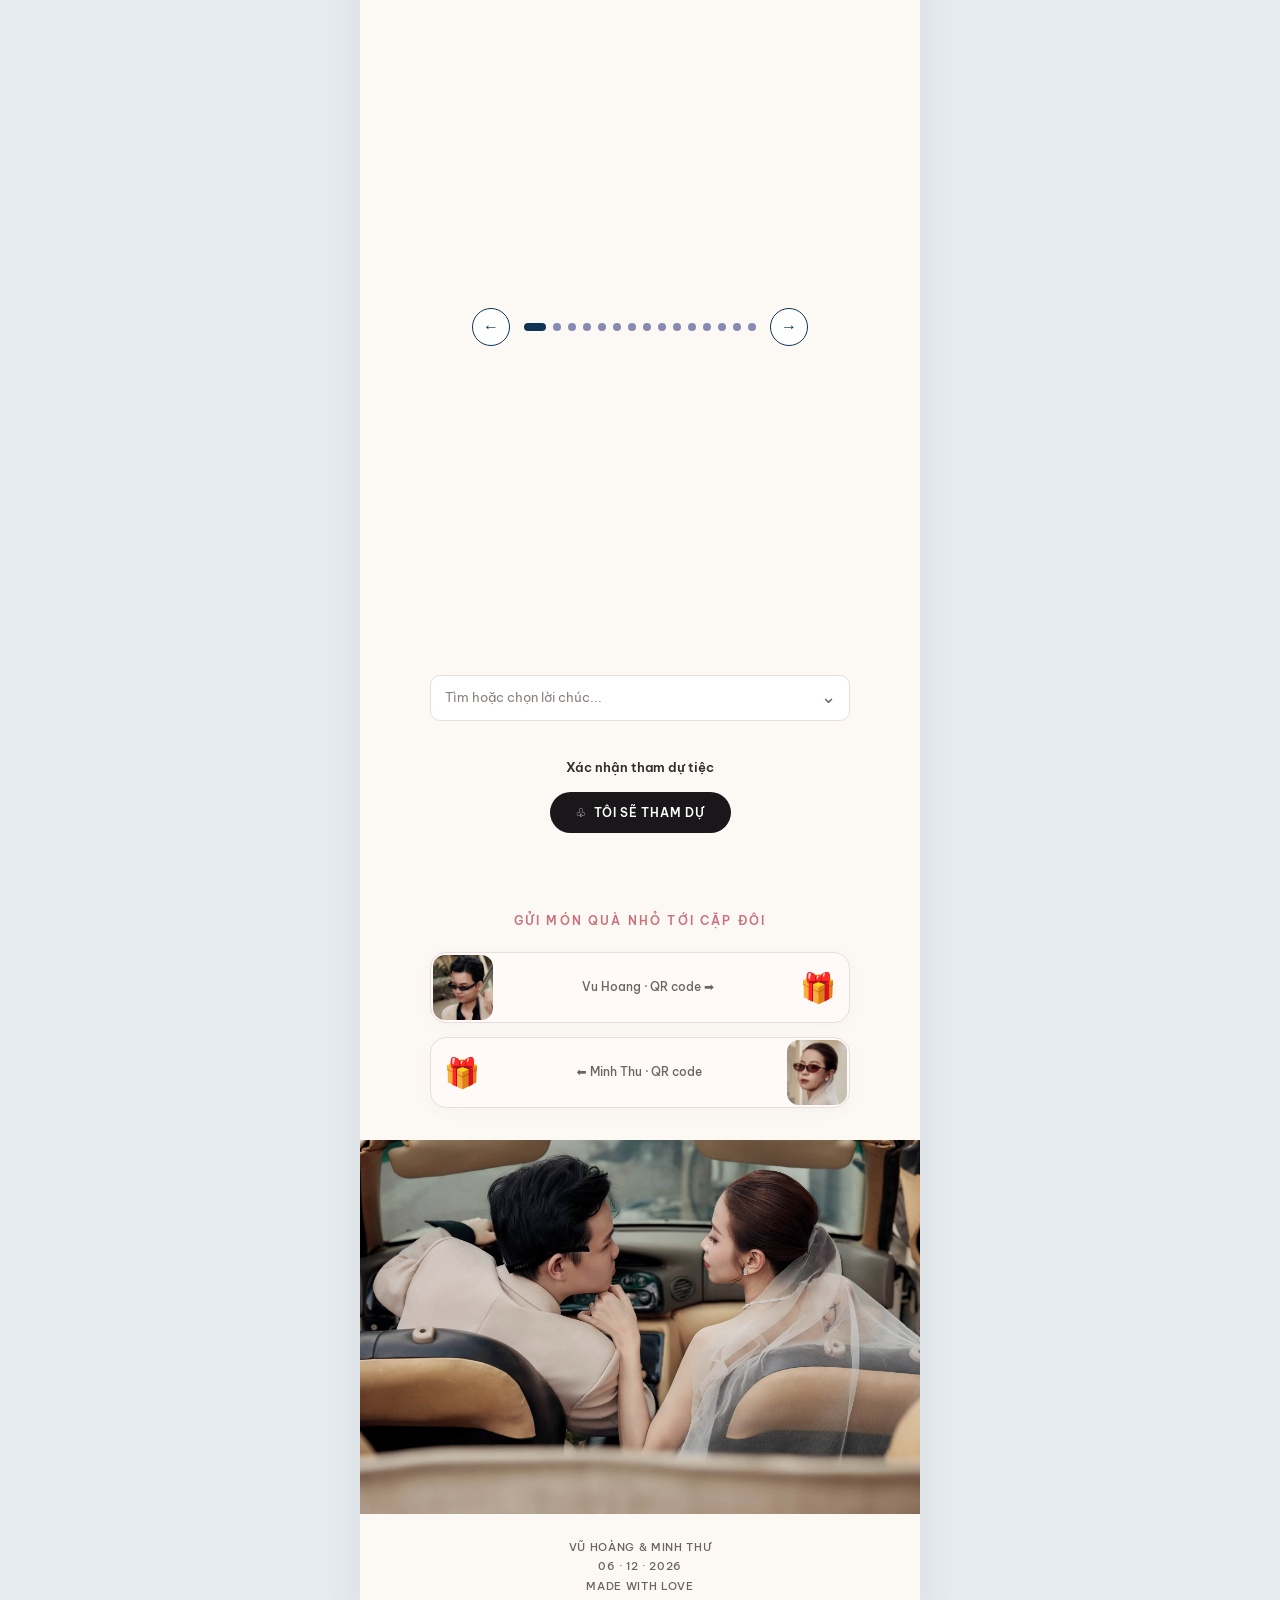
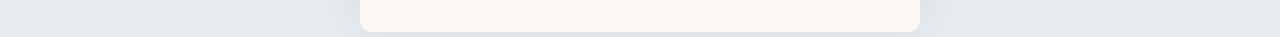
==== commit 8d2ae4a0: "Merge pull request #4 from vuhoang24c/october-cms-FE October cms fe" ====
--- a/index.html
+++ b/index.html
@@ -38,10 +38,24 @@
           aria-label="Mở thiệp mời"
           aria-describedby="envelopeHint"
         >
-          <span aria-hidden="true">Mở thiệp</span>
+          <svg
+            viewBox="0 0 80 80"
+            aria-hidden="true"
+            focusable="false"
+          >
+            <circle cx="40" cy="40" r="37" fill="#d4c5b8" />
+            <circle cx="40" cy="40" r="33" fill="#f3e8dc" stroke="#fff9f0" stroke-width="1.5" />
+            <circle cx="40" cy="40" r="29" fill="none" stroke="#c1b0a1" stroke-width="1.5" />
+            <circle cx="40" cy="40" r="26" fill="none" stroke="#fffaf2" stroke-width="1" />
+            <g fill="none" stroke="#9e8d7f" stroke-linecap="round" stroke-linejoin="round">
+              <path d="M40 64C39 55 41 47 40 38S39 26 40 17M40 54C34 49 29 44 25 37M40 47C46 42 51 36 54 29M40 40C35 35 33 29 32 23M40 34C44 30 47 24 48 19" stroke-width="1.4" />
+              <path d="M34 49C31 50 28 49 26 46 30 45 33 46 34 49ZM30 44C27 44 24 42 23 39 27 39 29 41 30 44ZM27 39C24 38 22 35 22 32 26 33 27 36 27 39ZM36 44C37 41 36 38 34 36 32 39 33 42 36 44ZM35 35C32 34 30 31 30 28 34 29 35 32 35 35ZM34 29C32 26 32 23 33 20 36 23 36 26 34 29ZM45 42C48 43 51 42 53 40 50 38 47 39 45 42ZM50 36C53 36 56 34 57 31 53 31 51 33 50 36ZM53 30C56 29 58 26 58 23 54 24 53 27 53 30ZM43 35C42 32 43 29 45 27 47 30 46 33 43 35ZM45 27C44 24 45 21 47 18 49 22 48 25 45 27ZM39 34C36 32 35 29 36 26 39 28 40 31 39 34Z" fill="#b9a899" stroke-width="1" />
+              <path d="M37 64h6M40 63c-3-2-5-4-7-7m7 4c3-2 5-4 7-7" stroke-width="1.2" />
+            </g>
+          </svg>
         </button>
       </div>
-      <p class="envelope-hint" id="envelopeHint">Nhấn nút để mở thiệp mời</p>
+      <p class="envelope-hint" id="envelopeHint">Nhấn vào dấu mộc để mở thiệp mời</p>
     </div>
 
     <main class="page" id="invitation" tabindex="-1" inert>
@@ -62,7 +76,7 @@
             <span class="day">06</span>
             <span>12 · 2026</span>
           </div>
-          <div class="hero-time caps">Tiệc cưới · 11:00</div>
+          <div class="hero-time caps"></div>
           <a class="outline-link" href="#loi-moi">Xem thiệp mời ↓</a>
         </div>
       </header>
@@ -171,7 +185,7 @@
               <span class="day">06</span>
               <span>NĂM 2026</span>
             </div>
-            <p class="cer-lunar">Tức ngày 28 tháng 10 năm Bính Ngọ</p>
+            <p class="cer-lunar">Nhằm ngày 28 tháng 10 năm Bính Ngọ</p>
             <p class="cer-place">TẠI TƯ GIA NHÀ GÁI</p>
             <!-- <div class="flower-cluster bottom-right" aria-hidden="true"></div> -->
           </div>
@@ -230,40 +244,25 @@
             <img class="wheel-slide" style="--i: 4" src="thiep-cuoi-assets/wheel-5.jpg" alt="Ảnh cưới Minh Thư và Hoàng 5" />
             <img class="wheel-slide" style="--i: 5" src="thiep-cuoi-assets/wheel-6.jpg" alt="Ảnh cưới Minh Thư và Hoàng 6" />
             <img class="wheel-slide" style="--i: 6" src="thiep-cuoi-assets/wheel-7.jpg" alt="Ảnh cưới Minh Thư và Hoàng 7" />
-            <img class="wheel-slide" style="--i: 7" src="thiep-cuoi-assets/wheel-8.jpg" alt="Ảnh cưới Minh Thư và Hoàng 8" />
-            <img class="wheel-slide" style="--i: 8" src="thiep-cuoi-assets/wheel-9.jpg" alt="Ảnh cưới Minh Thư và Hoàng 9" />
-            <img class="wheel-slide" style="--i: 9" src="thiep-cuoi-assets/wheel-10.jpg" alt="Ảnh cưới Minh Thư và Hoàng 10" />
-            <img class="wheel-slide" style="--i: 10" src="thiep-cuoi-assets/wheel-11.jpg" alt="Ảnh cưới Minh Thư và Hoàng 11" />
-            <img class="wheel-slide" style="--i: 11" src="thiep-cuoi-assets/wheel-12.jpg" alt="Ảnh cưới Minh Thư và Hoàng 12" />
-            <img class="wheel-slide" style="--i: 12" src="thiep-cuoi-assets/wheel-13.jpg" alt="Ảnh cưới Minh Thư và Hoàng 13" />
-            <img class="wheel-slide" style="--i: 13" src="thiep-cuoi-assets/wheel-14.jpg" alt="Ảnh cưới Minh Thư và Hoàng 14" />
-            <img class="wheel-slide" style="--i: 14" src="thiep-cuoi-assets/wheel-15.jpg" alt="Ảnh cưới Minh Thư và Hoàng 15" />
-            <img class="wheel-slide" style="--i: 15" src="thiep-cuoi-assets/wheel-16.jpg" alt="Ảnh cưới Minh Thư và Hoàng 16" />
-            <img class="wheel-slide" style="--i: 16" src="thiep-cuoi-assets/wheel-17.jpg" alt="Ảnh cưới Minh Thư và Hoàng 17" />
-            <img class="wheel-slide" style="--i: 17" src="thiep-cuoi-assets/wheel-18.jpg" alt="Ảnh cưới Minh Thư và Hoàng 18" />
-            <img class="wheel-slide" style="--i: 18" src="thiep-cuoi-assets/wheel-19.jpg" alt="Ảnh cưới Minh Thư và Hoàng 19" />
-            <img class="wheel-slide" style="--i: 19" src="thiep-cuoi-assets/wheel-20.jpg" alt="Ảnh cưới Minh Thư và Hoàng 20" />
-            <img class="wheel-slide" style="--i: 20" src="thiep-cuoi-assets/wheel-21.jpg" alt="Ảnh cưới Minh Thư và Hoàng 21" />
-            <img class="wheel-slide" style="--i: 21" src="thiep-cuoi-assets/wheel-22.jpg" alt="Ảnh cưới Minh Thư và Hoàng 22" />
-            <img class="wheel-slide" style="--i: 22" src="thiep-cuoi-assets/wheel-23.jpg" alt="Ảnh cưới Minh Thư và Hoàng 23" />
-            <img class="wheel-slide" style="--i: 23" src="thiep-cuoi-assets/wheel-24.jpg" alt="Ảnh cưới Minh Thư và Hoàng 24" />
-            <img class="wheel-slide" style="--i: 24" src="thiep-cuoi-assets/wheel-25.jpg" alt="Ảnh cưới Minh Thư và Hoàng 25" />
+            <img class="wheel-slide" style="--i: 7" src="thiep-cuoi-assets/wheel-7_1.jpg" alt="Ảnh cưới Minh Thư và Hoàng 7_1" />
+            <img class="wheel-slide" style="--i: 8" src="thiep-cuoi-assets/wheel-8.jpg" alt="Ảnh cưới Minh Thư và Hoàng 8" />
+            <img class="wheel-slide" style="--i: 9" src="thiep-cuoi-assets/wheel-9.jpg" alt="Ảnh cưới Minh Thư và Hoàng 9" />
+            <img class="wheel-slide" style="--i: 10" src="thiep-cuoi-assets/wheel-10.jpg" alt="Ảnh cưới Minh Thư và Hoàng 10" />
+            <img class="wheel-slide" style="--i: 11" src="thiep-cuoi-assets/wheel-11.jpg" alt="Ảnh cưới Minh Thư và Hoàng 11" />
+            <img class="wheel-slide" style="--i: 12" src="thiep-cuoi-assets/wheel-12.jpg" alt="Ảnh cưới Minh Thư và Hoàng 12" />
+            <img class="wheel-slide" style="--i: 13" src="thiep-cuoi-assets/wheel-13.jpg" alt="Ảnh cưới Minh Thư và Hoàng 13" />
+            <img class="wheel-slide" style="--i: 14" src="thiep-cuoi-assets/wheel-14.jpg" alt="Ảnh cưới Minh Thư và Hoàng 14" />
           </div>
         </div>
         <div class="wheel-nav">
-          <button type="button" class="wheel-btn" id="wheelPrev" aria-label="Ảnh trước">▲</button>
+          <button type="button" class="wheel-btn" id="wheelPrev" aria-label="Ảnh trước">←</button>
           <div class="wheel-dots" id="wheelDots"></div>
-          <button type="button" class="wheel-btn" id="wheelNext" aria-label="Ảnh sau">▼</button>
+          <button type="button" class="wheel-btn" id="wheelNext" aria-label="Ảnh sau">→</button>
         </div>
       </section>
 
       <section class="section rsvp">
-        <div class="eyebrow"></div>
-        <h2 class="section-title script">Sự hiện diện của quý khách</h2>
-        <p class="quote">
-          Lời chúc của mọi người là niềm hạnh phúc lớn lao đối
-          với cô dâu và chú rể. Hẹn gặp trong ngày vui nhé!
-        </p>
+        <h2 class="section-title script" style="font-size: 40px">Sự hiện diện của quý khách</br>là niềm vinh hạnh cho gia đình chúng tôi</h2>
         <div class="eyebrow">Trân trọng kính mời</div>
         </br>
         
@@ -307,14 +306,14 @@
           <article class="gift">
             <div class="portrait groom" role="img" aria-label="Chú rể"></div>
             <div class="gift-copy">
-              <small>VCB · QR code ➡ </small>
+              <small>Vu Hoang · QR code ➡ </small>
             </div>
             <button type="button" class="gift-icon" aria-label="Hiện mã QR chú rể">🎁</button>
           </article>
           <article class="gift">
             <button type="button" class="gift-icon" aria-label="Hiện mã QR cô dâu">🎁</button>
             <div class="gift-copy">
-              <small> ⬅ VTB · QR code </small>
+              <small> ⬅ Minh Thu · QR code </small>
             </div>
             <div class="portrait bride" role="img" aria-label="Cô dâu"></div>
           </article>
